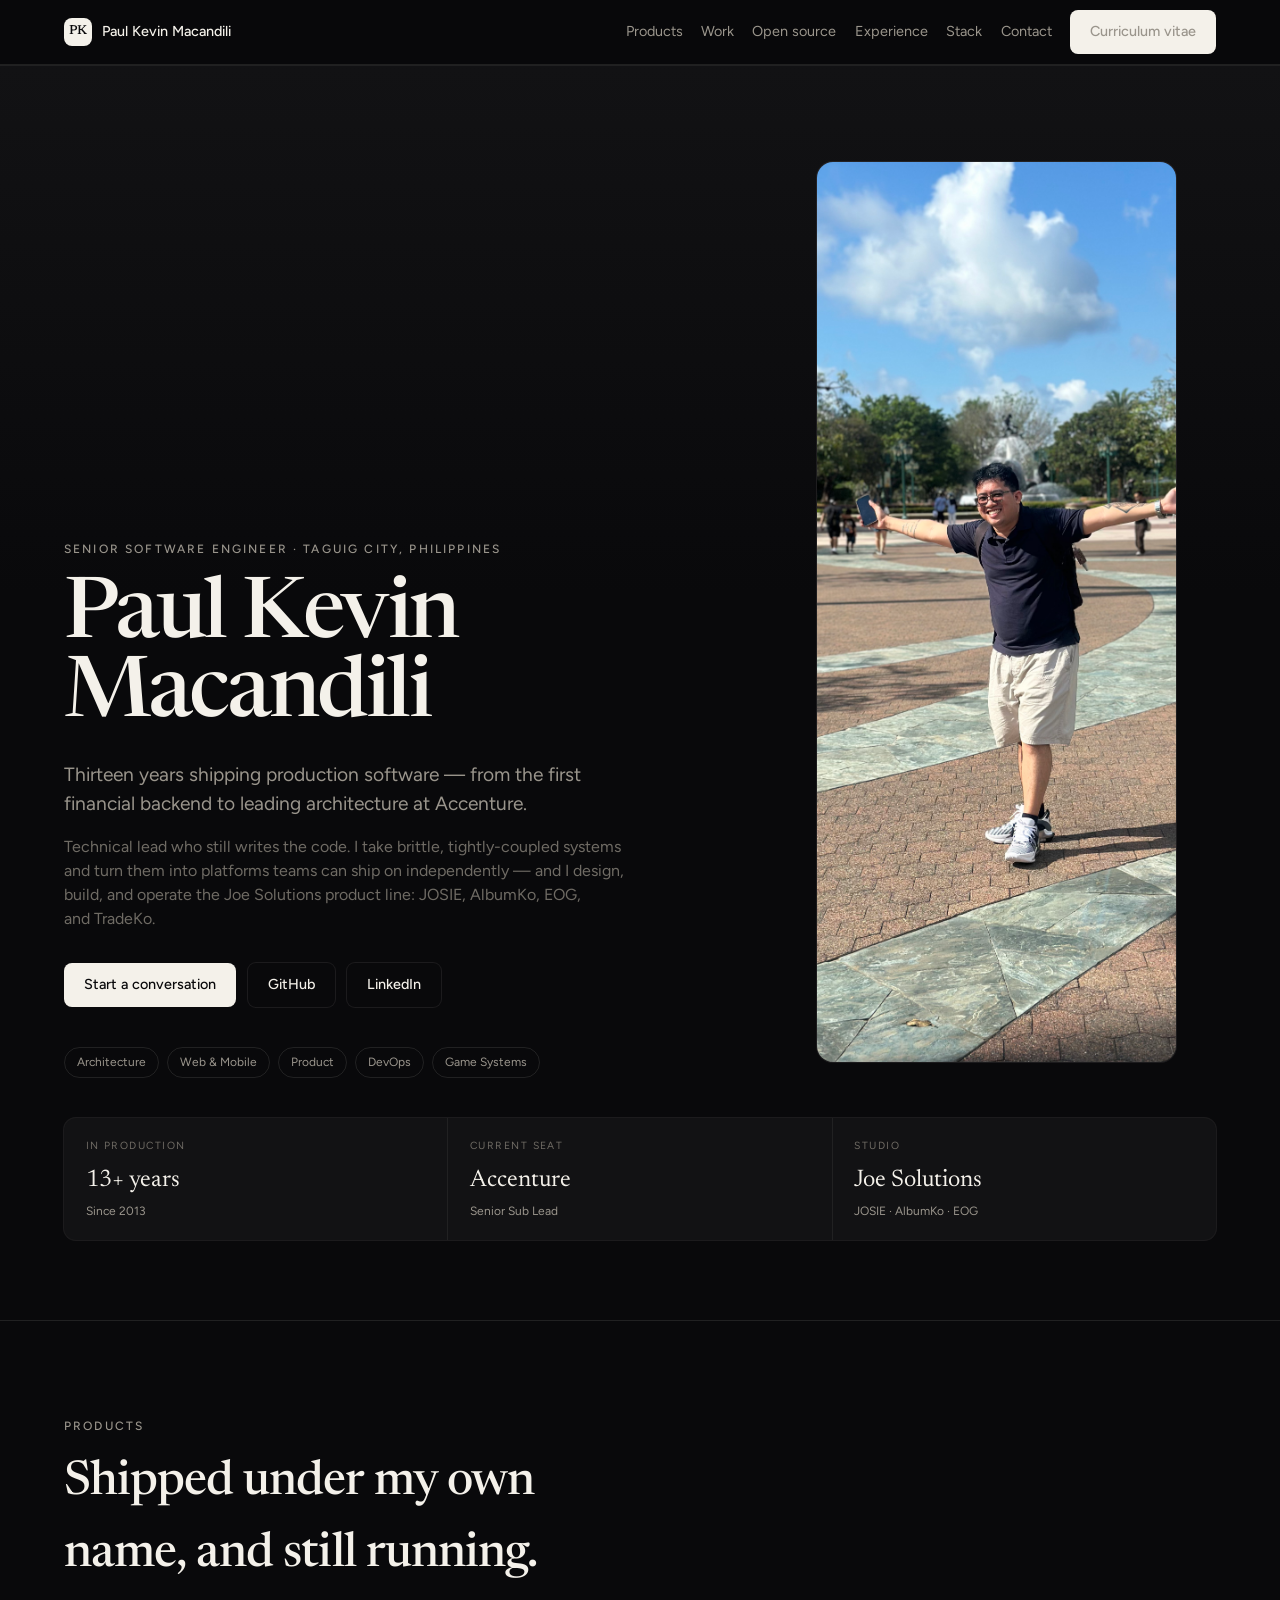
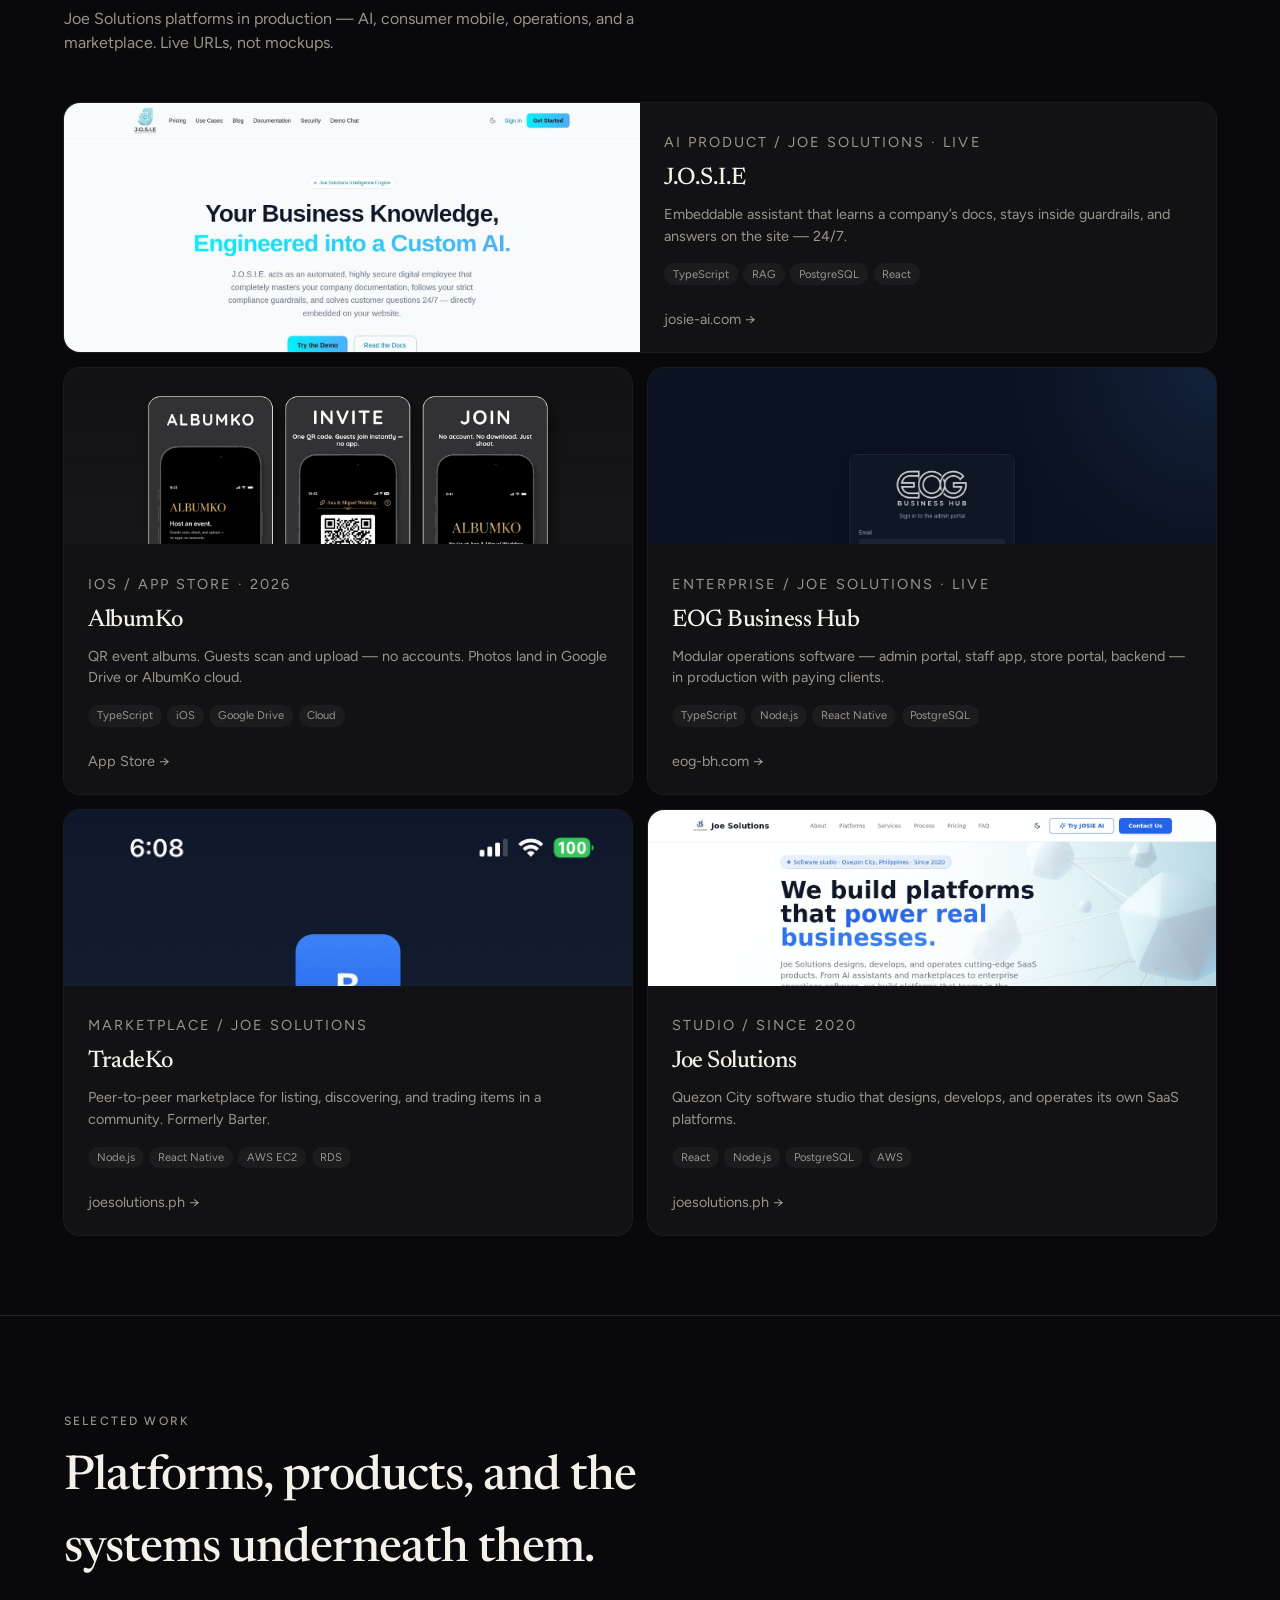
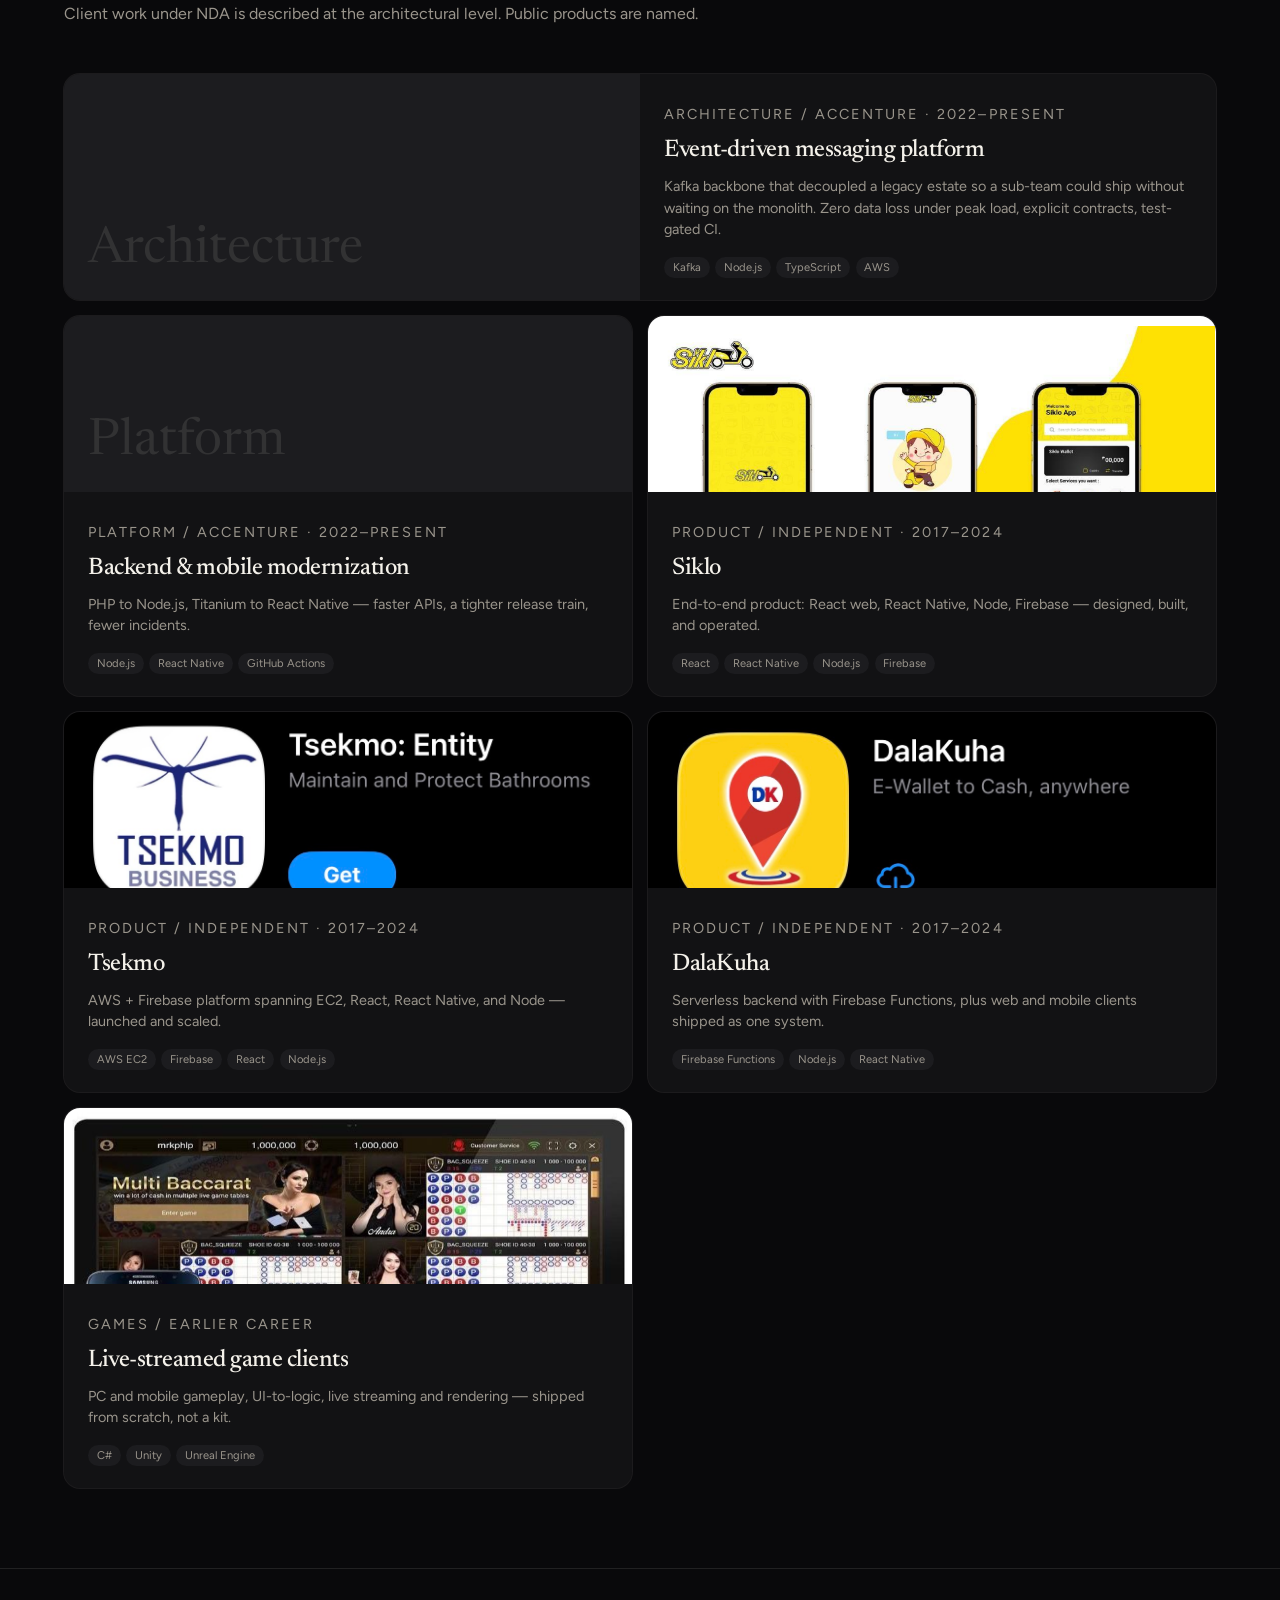
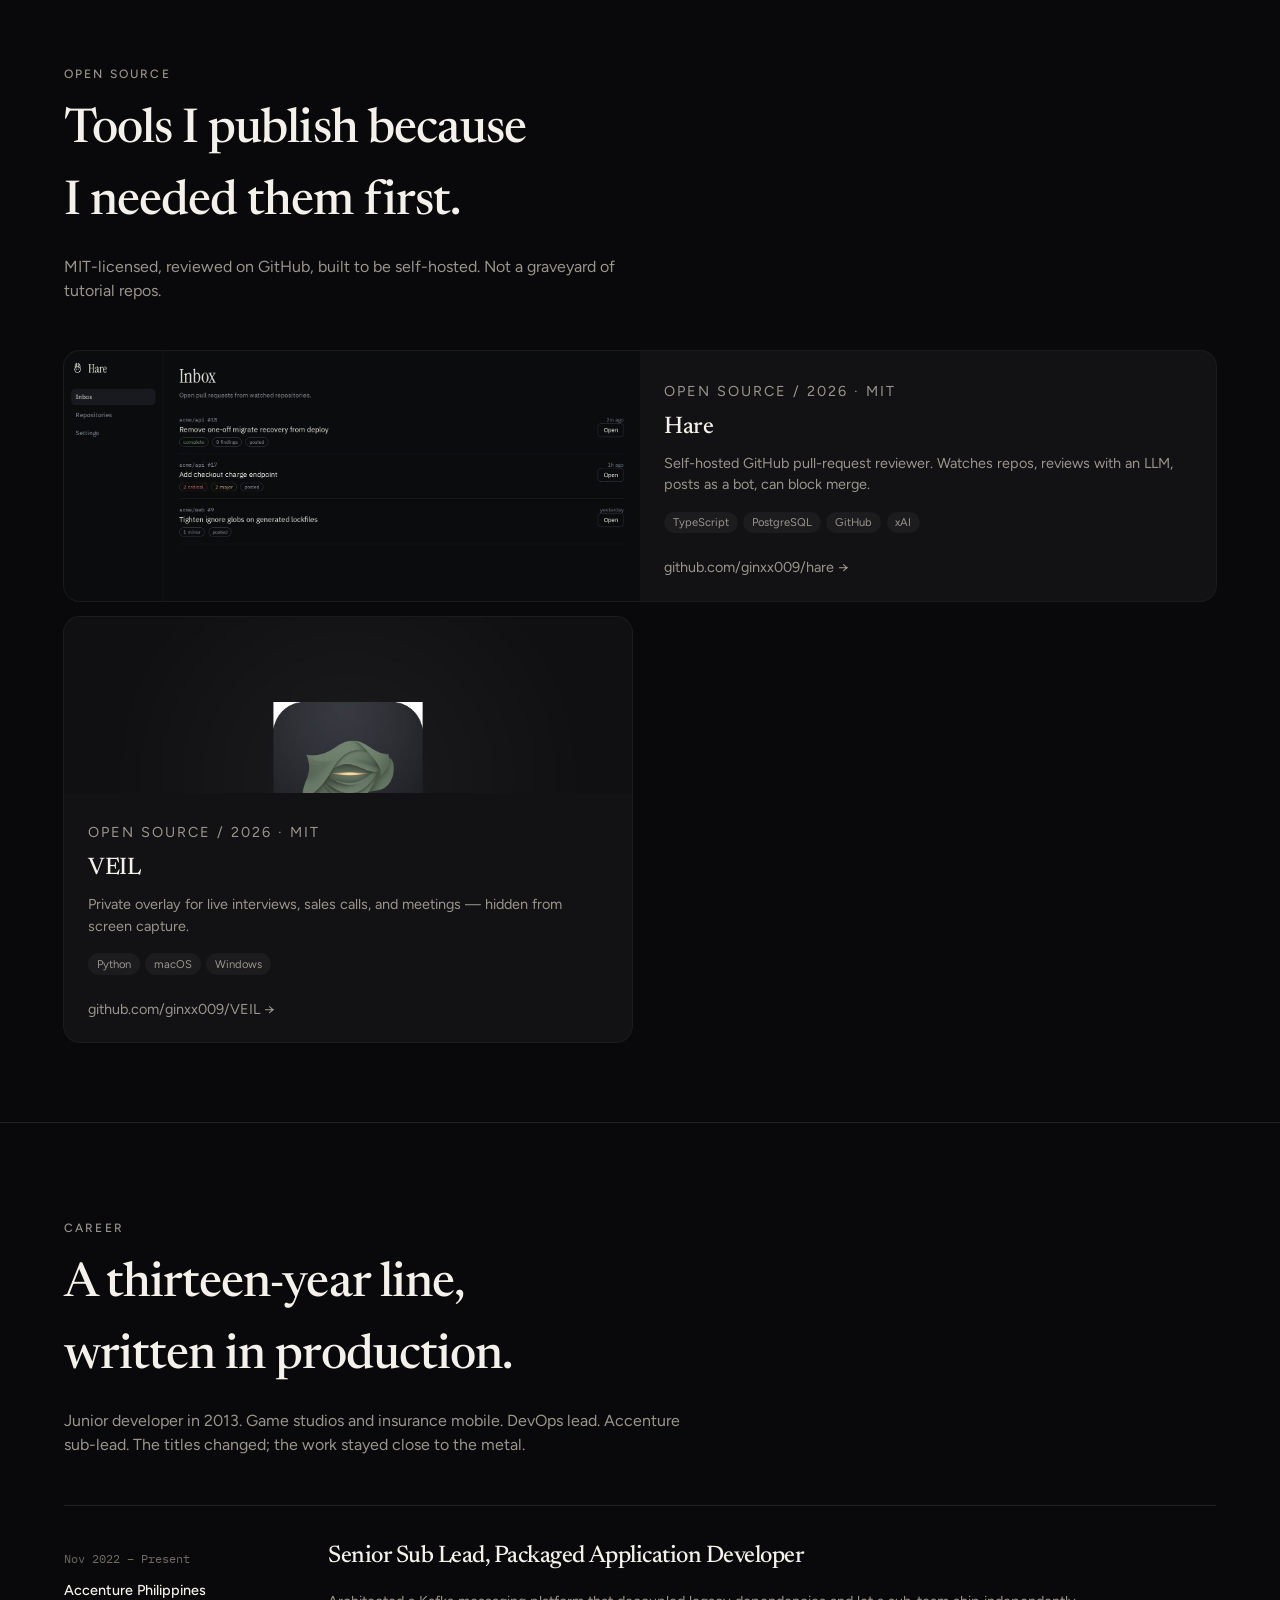
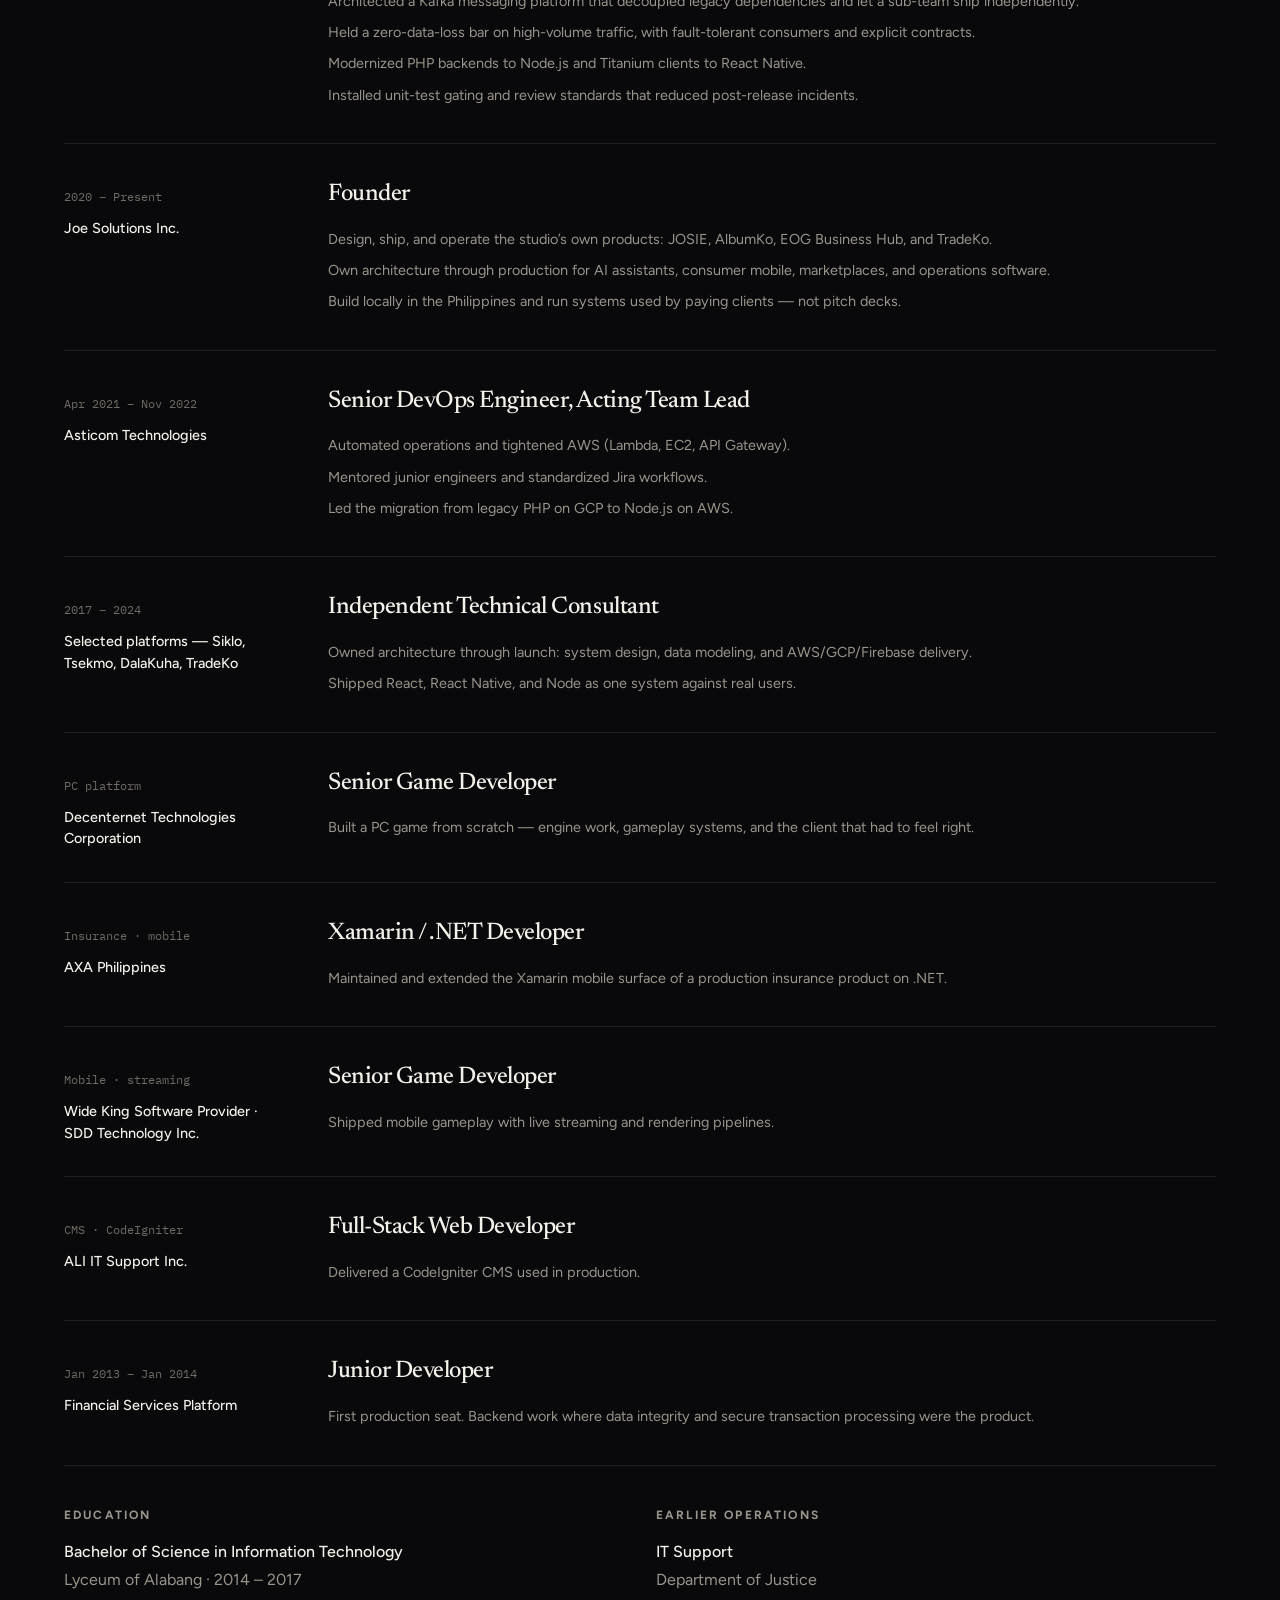
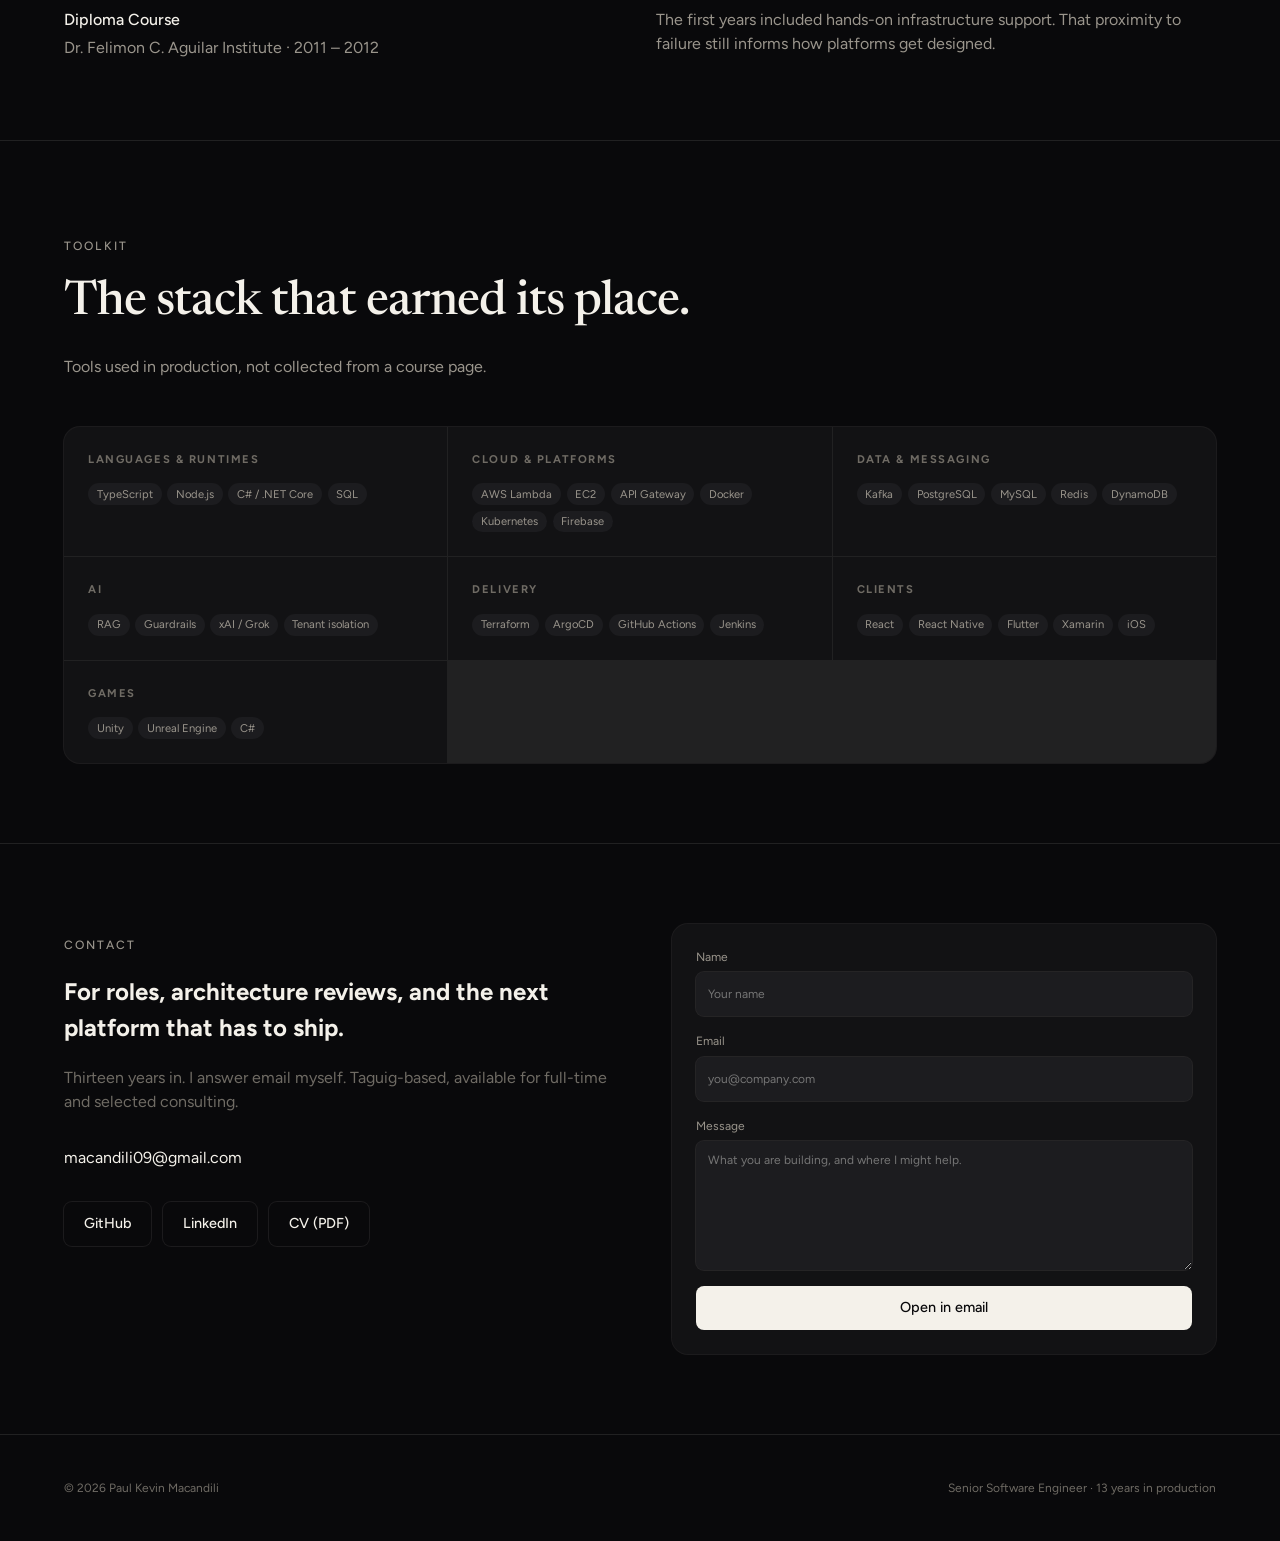
==== index.html @ 27e62ca8 "Add products, open source, and TradeKo to the portfolio. JOSIE, AlbumKo (App Store screenshots), EOG" ====
<!DOCTYPE html>
<html lang="en">
<head>
  <meta charset="utf-8" />
  <meta name="viewport" content="width=device-width, initial-scale=1" />
  <title>Paul Kevin Macandili — Senior Software Engineer</title>
  <meta name="description" content="Senior Software Engineer with 13 years in production — architecture, web, mobile, DevOps, and game systems. Taguig, Philippines." />
  <meta name="theme-color" content="#09090b" />
  <meta name="author" content="Paul Kevin Macandili" />
  <link rel="icon" type="image/svg+xml" href="favicon.svg" />
  <link rel="preconnect" href="https://fonts.googleapis.com" />
  <link rel="preconnect" href="https://fonts.gstatic.com" crossorigin />
  <link href="https://fonts.googleapis.com/css2?family=Figtree:ital,wght@0,400;0,500;0,600;0,700;1,400&family=IBM+Plex+Mono:wght@400;500&family=Newsreader:ital,opsz,wght@0,6..72,400;0,6..72,500;0,6..72,600;1,6..72,400&display=swap" rel="stylesheet" />
  <link rel="stylesheet" href="css/pkm.css" />
</head>
<body>
  <a class="skip" href="#main">Skip to content</a>
  <header class="nav">
    <div class="wrap nav-inner">
      <a class="brand" href="#top"><span class="mark">PK</span><span>Paul Kevin Macandili</span></a>
      <nav class="nav-links" aria-label="Primary">
        <a href="#products">Products</a>
        <a href="#work">Work</a>
        <a href="#open-source">Open source</a>
        <a href="#experience">Experience</a>
        <a href="#stack">Stack</a>
        <a href="#contact">Contact</a>
        <a class="btn btn-primary" href="file/Paul_Kevin_Macandili_CV_2025.pdf" download>Curriculum vitae</a>
      </nav>
      <button class="menu-btn" type="button" aria-label="Open menu" data-menu>☰</button>
    </div>
    <div class="wrap mobile-nav" id="mobile-nav" hidden>
      <a href="#products">Products</a>
      <a href="#work">Work</a>
      <a href="#open-source">Open source</a>
      <a href="#experience">Experience</a>
      <a href="#stack">Stack</a>
      <a href="#contact">Contact</a>
      <a href="file/Paul_Kevin_Macandili_CV_2025.pdf" download>Curriculum vitae</a>
    </div>
  </header>

  <main id="main">
    <section class="hero" id="top">
      <div class="wrap">
        <div class="hero-grid">
          <div>
            <p class="eyebrow">Senior Software Engineer · Taguig City, Philippines</p>
            <h1>Paul Kevin Macandili</h1>
            <p class="lede">Thirteen years shipping production software — from the first financial backend to leading architecture at Accenture.</p>
            <p class="body">Technical lead who still writes the code. I take brittle, tightly-coupled systems and turn them into platforms teams can ship on independently — and I design, build, and operate the Joe Solutions product line: JOSIE, AlbumKo, EOG, and TradeKo.</p>
            <div class="actions">
              <a class="btn btn-primary" href="#contact">Start a conversation</a>
              <a class="btn btn-ghost" href="https://github.com/ginxx009" target="_blank" rel="noreferrer">GitHub</a>
              <a class="btn btn-ghost" href="https://linkedin.com/in/paulkevinm1995" target="_blank" rel="noreferrer">LinkedIn</a>
            </div>
            <ul class="chips">
              <li>Architecture</li>
              <li>Web & Mobile</li>
              <li>Product</li>
              <li>DevOps</li>
              <li>Game Systems</li>
            </ul>
          </div>
          <figure class="photo">
            <img src="images/profile.jpg" alt="Paul Kevin Macandili, Senior Software Engineer" width="675" height="900" />
          </figure>
        </div>
        <dl class="metrics">
          <div>
            <dt>In production</dt>
            <dd>13+ years</dd>
            <dd class="note">Since 2013</dd>
          </div>
          <div>
            <dt>Current seat</dt>
            <dd>Accenture</dd>
            <dd class="note">Senior Sub Lead</dd>
          </div>
          <div>
            <dt>Studio</dt>
            <dd>Joe Solutions</dd>
            <dd class="note">JOSIE · AlbumKo · EOG</dd>
          </div>
        </dl>
      </div>
    </section>

    <section id="products">
      <div class="wrap">
        <header class="sec-h">
          <p class="eyebrow">Products</p>
          <h2>Shipped under my own name, and still running.</h2>
          <p>Joe Solutions platforms in production — AI, consumer mobile, operations, and a marketplace. Live URLs, not mockups.</p>
        </header>
        <ul class="work">
          <li>
            <article class="card">
              <div class="visual" style="padding:0;min-height:14rem"><img src="images/josie.jpg" alt="" /></div>
              <div class="card-body">
                <div>
                  <p class="kicker">AI product / Joe Solutions · live</p>
                  <h3>J.O.S.I.E</h3>
                  <p>Embeddable assistant that learns a company’s docs, stays inside guardrails, and answers on the site — 24/7.</p>
                </div>
                <ul class="tags"><li>TypeScript</li><li>RAG</li><li>PostgreSQL</li><li>React</li></ul>
                <p><a href="https://josie-ai.com" target="_blank" rel="noreferrer">josie-ai.com →</a></p>
              </div>
            </article>
          </li>
          <li>
            <article class="card">
              <div class="visual" style="padding:0;min-height:11rem"><img src="images/albumko.jpg" alt="AlbumKo App Store screenshots" /></div>
              <div class="card-body">
                <div>
                  <p class="kicker">iOS / App Store · 2026</p>
                  <h3>AlbumKo</h3>
                  <p>QR event albums. Guests scan and upload — no accounts. Photos land in Google Drive or AlbumKo cloud.</p>
                </div>
                <ul class="tags"><li>TypeScript</li><li>iOS</li><li>Google Drive</li><li>Cloud</li></ul>
                <p><a href="https://apps.apple.com/us/app/albumko/id6804760243" target="_blank" rel="noreferrer">App Store →</a></p>
              </div>
            </article>
          </li>
          <li>
            <article class="card">
              <div class="visual" style="padding:0;min-height:11rem"><img src="images/eog.jpg" alt="" /></div>
              <div class="card-body">
                <div>
                  <p class="kicker">Enterprise / Joe Solutions · live</p>
                  <h3>EOG Business Hub</h3>
                  <p>Modular operations software — admin portal, staff app, store portal, backend — in production with paying clients.</p>
                </div>
                <ul class="tags"><li>TypeScript</li><li>Node.js</li><li>React Native</li><li>PostgreSQL</li></ul>
                <p><a href="https://eog-bh.com" target="_blank" rel="noreferrer">eog-bh.com →</a></p>
              </div>
            </article>
          </li>
          <li>
            <article class="card">
              <div class="visual" style="padding:0;min-height:11rem"><img src="images/tradeko.jpg" alt="" /></div>
              <div class="card-body">
                <div>
                  <p class="kicker">Marketplace / Joe Solutions</p>
                  <h3>TradeKo</h3>
                  <p>Peer-to-peer marketplace for listing, discovering, and trading items in a community. Formerly Barter.</p>
                </div>
                <ul class="tags"><li>Node.js</li><li>React Native</li><li>AWS EC2</li><li>RDS</li></ul>
                <p><a href="https://joesolutions.ph" target="_blank" rel="noreferrer">joesolutions.ph →</a></p>
              </div>
            </article>
          </li>
          <li>
            <article class="card">
              <div class="visual" style="padding:0;min-height:11rem"><img src="images/joesolutions.jpg" alt="" /></div>
              <div class="card-body">
                <div>
                  <p class="kicker">Studio / since 2020</p>
                  <h3>Joe Solutions</h3>
                  <p>Quezon City software studio that designs, develops, and operates its own SaaS platforms.</p>
                </div>
                <ul class="tags"><li>React</li><li>Node.js</li><li>PostgreSQL</li><li>AWS</li></ul>
                <p><a href="https://joesolutions.ph" target="_blank" rel="noreferrer">joesolutions.ph →</a></p>
              </div>
            </article>
          </li>
        </ul>
      </div>
    </section>

    <section id="work">
      <div class="wrap">
        <header class="sec-h">
          <p class="eyebrow">Selected work</p>
          <h2>Platforms, products, and the systems underneath them.</h2>
          <p>Client work under NDA is described at the architectural level. Public products are named.</p>
        </header>
        <ul class="work">
          <li>
            <article class="card">
              <div class="visual"><span class="kind">Architecture</span></div>
              <div class="card-body">
                <div>
                  <p class="kicker">Architecture / Accenture · 2022–present</p>
                  <h3>Event-driven messaging platform</h3>
                  <p>Kafka backbone that decoupled a legacy estate so a sub-team could ship without waiting on the monolith. Zero data loss under peak load, explicit contracts, test-gated CI.</p>
                </div>
                <ul class="tags"><li>Kafka</li><li>Node.js</li><li>TypeScript</li><li>AWS</li></ul>
              </div>
            </article>
          </li>
          <li>
            <article class="card">
              <div class="visual"><span class="kind">Platform</span></div>
              <div class="card-body">
                <div>
                  <p class="kicker">Platform / Accenture · 2022–present</p>
                  <h3>Backend & mobile modernization</h3>
                  <p>PHP to Node.js, Titanium to React Native — faster APIs, a tighter release train, fewer incidents.</p>
                </div>
                <ul class="tags"><li>Node.js</li><li>React Native</li><li>GitHub Actions</li></ul>
              </div>
            </article>
          </li>
          <li>
            <article class="card">
              <div class="visual" style="padding:0;min-height:11rem"><img src="file/Projects/Siklo/img1.png" alt="" /></div>
              <div class="card-body">
                <div>
                  <p class="kicker">Product / Independent · 2017–2024</p>
                  <h3>Siklo</h3>
                  <p>End-to-end product: React web, React Native, Node, Firebase — designed, built, and operated.</p>
                </div>
                <ul class="tags"><li>React</li><li>React Native</li><li>Node.js</li><li>Firebase</li></ul>
              </div>
            </article>
          </li>
          <li>
            <article class="card">
              <div class="visual" style="padding:0;min-height:11rem"><img src="file/Projects/Tsekmo/img1.jpg" alt="" /></div>
              <div class="card-body">
                <div>
                  <p class="kicker">Product / Independent · 2017–2024</p>
                  <h3>Tsekmo</h3>
                  <p>AWS + Firebase platform spanning EC2, React, React Native, and Node — launched and scaled.</p>
                </div>
                <ul class="tags"><li>AWS EC2</li><li>Firebase</li><li>React</li><li>Node.js</li></ul>
              </div>
            </article>
          </li>
          <li>
            <article class="card">
              <div class="visual" style="padding:0;min-height:11rem"><img src="file/Projects/DalaKuha/img1.jpg" alt="" /></div>
              <div class="card-body">
                <div>
                  <p class="kicker">Product / Independent · 2017–2024</p>
                  <h3>DalaKuha</h3>
                  <p>Serverless backend with Firebase Functions, plus web and mobile clients shipped as one system.</p>
                </div>
                <ul class="tags"><li>Firebase Functions</li><li>Node.js</li><li>React Native</li></ul>
              </div>
            </article>
          </li>
          <li>
            <article class="card">
              <div class="visual" style="padding:0;min-height:11rem"><img src="file/Projects/Games/img1.png" alt="" /></div>
              <div class="card-body">
                <div>
                  <p class="kicker">Games / earlier career</p>
                  <h3>Live-streamed game clients</h3>
                  <p>PC and mobile gameplay, UI-to-logic, live streaming and rendering — shipped from scratch, not a kit.</p>
                </div>
                <ul class="tags"><li>C#</li><li>Unity</li><li>Unreal Engine</li></ul>
              </div>
            </article>
          </li>
        </ul>
      </div>
    </section>

    <section id="open-source">
      <div class="wrap">
        <header class="sec-h">
          <p class="eyebrow">Open source</p>
          <h2>Tools I publish because I needed them first.</h2>
          <p>MIT-licensed, reviewed on GitHub, built to be self-hosted. Not a graveyard of tutorial repos.</p>
        </header>
        <ul class="work">
          <li>
            <article class="card">
              <div class="visual" style="padding:0;min-height:14rem"><img src="images/hare.jpg" alt="Hare inbox of watched pull requests" /></div>
              <div class="card-body">
                <div>
                  <p class="kicker">Open source / 2026 · MIT</p>
                  <h3>Hare</h3>
                  <p>Self-hosted GitHub pull-request reviewer. Watches repos, reviews with an LLM, posts as a bot, can block merge.</p>
                </div>
                <ul class="tags"><li>TypeScript</li><li>PostgreSQL</li><li>GitHub</li><li>xAI</li></ul>
                <p><a href="https://github.com/ginxx009/hare" target="_blank" rel="noreferrer">github.com/ginxx009/hare →</a></p>
              </div>
            </article>
          </li>
          <li>
            <article class="card">
              <div class="visual" style="padding:0;min-height:11rem"><img src="images/veil.jpg" alt="VEIL icon" /></div>
              <div class="card-body">
                <div>
                  <p class="kicker">Open source / 2026 · MIT</p>
                  <h3>VEIL</h3>
                  <p>Private overlay for live interviews, sales calls, and meetings — hidden from screen capture.</p>
                </div>
                <ul class="tags"><li>Python</li><li>macOS</li><li>Windows</li></ul>
                <p><a href="https://github.com/ginxx009/VEIL" target="_blank" rel="noreferrer">github.com/ginxx009/VEIL →</a></p>
              </div>
            </article>
          </li>
        </ul>
      </div>
    </section>

    <section id="experience">
      <div class="wrap">
        <header class="sec-h">
          <p class="eyebrow">Career</p>
          <h2>A thirteen-year line, written in production.</h2>
          <p>Junior developer in 2013. Game studios and insurance mobile. DevOps lead. Accenture sub-lead. The titles changed; the work stayed close to the metal.</p>
        </header>
        <ol class="timeline">
          <li>
            <div>
              <p class="when">Nov 2022 – Present</p>
              <p class="co">Accenture Philippines</p>
            </div>
            <div>
              <h3>Senior Sub Lead, Packaged Application Developer</h3>
              <ul>
                <li>Architected a Kafka messaging platform that decoupled legacy dependencies and let a sub-team ship independently.</li>
                <li>Held a zero-data-loss bar on high-volume traffic, with fault-tolerant consumers and explicit contracts.</li>
                <li>Modernized PHP backends to Node.js and Titanium clients to React Native.</li>
                <li>Installed unit-test gating and review standards that reduced post-release incidents.</li>
              </ul>
            </div>
          </li>
          <li>
            <div>
              <p class="when">2020 – Present</p>
              <p class="co">Joe Solutions Inc.</p>
            </div>
            <div>
              <h3>Founder</h3>
              <ul>
                <li>Design, ship, and operate the studio’s own products: JOSIE, AlbumKo, EOG Business Hub, and TradeKo.</li>
                <li>Own architecture through production for AI assistants, consumer mobile, marketplaces, and operations software.</li>
                <li>Build locally in the Philippines and run systems used by paying clients — not pitch decks.</li>
              </ul>
            </div>
          </li>
          <li>
            <div>
              <p class="when">Apr 2021 – Nov 2022</p>
              <p class="co">Asticom Technologies</p>
            </div>
            <div>
              <h3>Senior DevOps Engineer, Acting Team Lead</h3>
              <ul>
                <li>Automated operations and tightened AWS (Lambda, EC2, API Gateway).</li>
                <li>Mentored junior engineers and standardized Jira workflows.</li>
                <li>Led the migration from legacy PHP on GCP to Node.js on AWS.</li>
              </ul>
            </div>
          </li>
          <li>
            <div>
              <p class="when">2017 – 2024</p>
              <p class="co">Selected platforms — Siklo, Tsekmo, DalaKuha, TradeKo</p>
            </div>
            <div>
              <h3>Independent Technical Consultant</h3>
              <ul>
                <li>Owned architecture through launch: system design, data modeling, and AWS/GCP/Firebase delivery.</li>
                <li>Shipped React, React Native, and Node as one system against real users.</li>
              </ul>
            </div>
          </li>
          <li>
            <div>
              <p class="when">PC platform</p>
              <p class="co">Decenternet Technologies Corporation</p>
            </div>
            <div>
              <h3>Senior Game Developer</h3>
              <ul>
                <li>Built a PC game from scratch — engine work, gameplay systems, and the client that had to feel right.</li>
              </ul>
            </div>
          </li>
          <li>
            <div>
              <p class="when">Insurance · mobile</p>
              <p class="co">AXA Philippines</p>
            </div>
            <div>
              <h3>Xamarin / .NET Developer</h3>
              <ul>
                <li>Maintained and extended the Xamarin mobile surface of a production insurance product on .NET.</li>
              </ul>
            </div>
          </li>
          <li>
            <div>
              <p class="when">Mobile · streaming</p>
              <p class="co">Wide King Software Provider · SDD Technology Inc.</p>
            </div>
            <div>
              <h3>Senior Game Developer</h3>
              <ul>
                <li>Shipped mobile gameplay with live streaming and rendering pipelines.</li>
              </ul>
            </div>
          </li>
          <li>
            <div>
              <p class="when">CMS · CodeIgniter</p>
              <p class="co">ALI IT Support Inc.</p>
            </div>
            <div>
              <h3>Full-Stack Web Developer</h3>
              <ul>
                <li>Delivered a CodeIgniter CMS used in production.</li>
              </ul>
            </div>
          </li>
          <li>
            <div>
              <p class="when">Jan 2013 – Jan 2014</p>
              <p class="co">Financial Services Platform</p>
            </div>
            <div>
              <h3>Junior Developer</h3>
              <ul>
                <li>First production seat. Backend work where data integrity and secure transaction processing were the product.</li>
              </ul>
            </div>
          </li>
        </ol>
        <div class="split">
          <div>
            <h3>Education</h3>
            <p style="margin:1rem 0 0;font-weight:500">Bachelor of Science in Information Technology</p>
            <p style="color:var(--muted);margin:0.25rem 0 0">Lyceum of Alabang · 2014 – 2017</p>
            <p style="margin:1rem 0 0;font-weight:500">Diploma Course</p>
            <p style="color:var(--muted);margin:0.25rem 0 0">Dr. Felimon C. Aguilar Institute · 2011 – 2012</p>
          </div>
          <div>
            <h3>Earlier operations</h3>
            <p style="margin:1rem 0 0;font-weight:500">IT Support</p>
            <p style="color:var(--muted);margin:0.25rem 0 0">Department of Justice</p>
            <p style="color:var(--muted);margin:1rem 0 0">The first years included hands-on infrastructure support. That proximity to failure still informs how platforms get designed.</p>
          </div>
        </div>
      </div>
    </section>

    <section id="stack">
      <div class="wrap">
        <header class="sec-h">
          <p class="eyebrow">Toolkit</p>
          <h2>The stack that earned its place.</h2>
          <p>Tools used in production, not collected from a course page.</p>
        </header>
        <div class="stack">
          <article><h3>Languages & runtimes</h3><ul class="tags"><li>TypeScript</li><li>Node.js</li><li>C# / .NET Core</li><li>SQL</li></ul></article>
          <article><h3>Cloud & platforms</h3><ul class="tags"><li>AWS Lambda</li><li>EC2</li><li>API Gateway</li><li>Docker</li><li>Kubernetes</li><li>Firebase</li></ul></article>
          <article><h3>Data & messaging</h3><ul class="tags"><li>Kafka</li><li>PostgreSQL</li><li>MySQL</li><li>Redis</li><li>DynamoDB</li></ul></article>
          <article><h3>AI</h3><ul class="tags"><li>RAG</li><li>Guardrails</li><li>xAI / Grok</li><li>Tenant isolation</li></ul></article>
          <article><h3>Delivery</h3><ul class="tags"><li>Terraform</li><li>ArgoCD</li><li>GitHub Actions</li><li>Jenkins</li></ul></article>
          <article><h3>Clients</h3><ul class="tags"><li>React</li><li>React Native</li><li>Flutter</li><li>Xamarin</li><li>iOS</li></ul></article>
          <article><h3>Games</h3><ul class="tags"><li>Unity</li><li>Unreal Engine</li><li>C#</li></ul></article>
        </div>
      </div>
    </section>

    <section id="contact">
      <div class="wrap contact">
        <div>
          <p class="eyebrow">Contact</p>
          <h2>For roles, architecture reviews, and the next platform that has to ship.</h2>
          <p class="body">Thirteen years in. I answer email myself. Taguig-based, available for full-time and selected consulting.</p>
          <p style="margin-top:2rem"><a href="mailto:macandili09@gmail.com">macandili09@gmail.com</a></p>
          <div class="actions">
            <a class="btn btn-ghost" href="https://github.com/ginxx009" target="_blank" rel="noreferrer">GitHub</a>
            <a class="btn btn-ghost" href="https://linkedin.com/in/paulkevinm1995" target="_blank" rel="noreferrer">LinkedIn</a>
            <a class="btn btn-ghost" href="file/Paul_Kevin_Macandili_CV_2025.pdf" download>CV (PDF)</a>
          </div>
        </div>
        <form id="contact-form">
          <label>Name <input required name="name" autocomplete="name" placeholder="Your name" /></label>
          <label>Email <input required type="email" name="email" autocomplete="email" placeholder="you@company.com" /></label>
          <label>Message <textarea required name="message" rows="6" placeholder="What you are building, and where I might help."></textarea></label>
          <button class="btn btn-primary" type="submit">Open in email</button>
        </form>
      </div>
    </section>
  </main>

  <footer>
    <div class="wrap foot">
      <p>© 2026 Paul Kevin Macandili</p>
      <p>Senior Software Engineer · 13 years in production</p>
    </div>
  </footer>

  <script>
    document.querySelector('[data-menu]').addEventListener('click', function () {
      var nav = document.getElementById('mobile-nav');
      var open = nav.hasAttribute('hidden');
      if (open) { nav.removeAttribute('hidden'); nav.setAttribute('open', ''); }
      else { nav.setAttribute('hidden', ''); nav.removeAttribute('open'); }
    });
    document.getElementById('contact-form').addEventListener('submit', function (e) {
      e.preventDefault();
      var d = new FormData(e.target);
      var name = String(d.get('name') || '').trim();
      var email = String(d.get('email') || '').trim();
      var message = String(d.get('message') || '').trim();
      var subject = encodeURIComponent(name ? 'Introduction from ' + name : 'Introduction — portfolio');
      var body = encodeURIComponent(message + '\n\n— ' + name + (email ? ' · ' + email : ''));
      window.location.href = 'mailto:macandili09@gmail.com?subject=' + subject + '&body=' + body;
    });
  </script>
</body>
</html>
---- css/pkm.css ----
:root {
  --bg: #09090b;
  --surface: #121214;
  --elevated: #1c1c1f;
  --fg: #f4f1ea;
  --muted: #9a958c;
  --subtle: #6f6b64;
  --border: rgba(244, 241, 234, 0.1);
  --shadow: 0 0 0 1px rgba(244, 241, 234, 0.08);
  --shadow-hover: 0 0 0 1px rgba(244, 241, 234, 0.16);
  --font-sans: "Figtree", ui-sans-serif, system-ui, sans-serif;
  --font-display: "Newsreader", "Times New Roman", serif;
  --font-mono: "IBM Plex Mono", ui-monospace, Menlo, Consolas, monospace;
  --ease: cubic-bezier(0.23, 1, 0.32, 1);
}
*, *::before, *::after { box-sizing: border-box; }
html { scroll-behavior: smooth; -webkit-font-smoothing: antialiased; }
html, body { margin: 0; background: var(--bg); color: var(--fg); font-family: var(--font-sans); line-height: 1.5; }
img { max-width: 100%; display: block; }
a { color: inherit; text-decoration: none; }
button, [role="button"] { cursor: pointer; font: inherit; }
.skip { position: absolute; left: -999px; }
.skip:focus { left: 1rem; top: 1rem; z-index: 80; background: var(--fg); color: var(--bg); padding: 0.5rem 0.75rem; border-radius: 8px; }
.wrap { width: min(72rem, calc(100% - 2rem)); margin-inline: auto; }
.nav { position: sticky; top: 0; z-index: 40; border-bottom: 1px solid var(--border); background: color-mix(in oklab, var(--bg) 90%, transparent); backdrop-filter: blur(12px); }
.nav-inner { display: flex; align-items: center; justify-content: space-between; height: 4rem; }
.brand { display: flex; align-items: center; gap: 0.65rem; font-weight: 500; font-size: 0.9rem; }
.mark { width: 1.75rem; height: 1.75rem; display: grid; place-items: center; background: var(--fg); color: var(--bg); border-radius: 8px; font-family: var(--font-display); font-size: 0.8rem; }
.nav-links { display: flex; align-items: center; gap: 1.15rem; }
.nav-links a { color: var(--muted); font-size: 0.9rem; }
.nav-links a:hover { color: var(--fg); }
.btn { display: inline-flex; align-items: center; justify-content: center; gap: 0.5rem; height: 2.75rem; padding: 0 1.25rem; border-radius: 8px; border: 0; font-size: 0.9rem; font-weight: 500; }
.btn-primary { background: var(--fg); color: var(--bg); }
.btn-ghost { background: transparent; color: var(--fg); box-shadow: var(--shadow); }
.btn-ghost:hover { box-shadow: var(--shadow-hover); }
.menu-btn { display: none; width: 2.75rem; height: 2.75rem; background: transparent; color: var(--fg); box-shadow: var(--shadow); border-radius: 8px; border: 0; }
.hero { position: relative; padding: 5rem 0 4rem; }
.hero::before { content: ""; position: absolute; inset: 0; background: linear-gradient(180deg, var(--surface) 0%, var(--bg) 42%); pointer-events: none; }
.hero-grid { position: relative; display: grid; gap: 2.5rem; grid-template-columns: minmax(0, 1.15fr) minmax(18rem, 0.75fr); align-items: end; }
.eyebrow { font-size: 0.75rem; font-weight: 500; letter-spacing: 0.18em; text-transform: uppercase; color: var(--muted); }
h1 { font-family: var(--font-display); font-weight: 500; font-size: clamp(2.5rem, 7.5vw, 5.25rem); line-height: 0.95; letter-spacing: -0.03em; margin: 1.25rem 0 0; text-wrap: balance; }
.lede { max-width: 36rem; font-size: 1.2rem; color: var(--muted); margin: 1.5rem 0 0; text-wrap: pretty; }
.body { max-width: 36rem; color: var(--subtle); margin: 1rem 0 0; text-wrap: pretty; }
.actions { display: flex; flex-wrap: wrap; gap: 0.75rem; margin-top: 2rem; }
.chips { display: flex; flex-wrap: wrap; gap: 0.5rem; margin: 2.5rem 0 0; padding: 0; list-style: none; }
.chips li { border: 1px solid var(--border); border-radius: 999px; padding: 0.35rem 0.75rem; font-size: 0.75rem; color: var(--muted); }
.photo { overflow: hidden; border-radius: 16px; box-shadow: var(--shadow); background: var(--elevated); }
.photo img { width: 100%; aspect-ratio: 4/5; object-fit: cover; object-position: center 18%; }
.metrics { position: relative; margin-top: 2.5rem; display: grid; grid-template-columns: repeat(3, 1fr); gap: 1px; background: var(--border); border-radius: 12px; overflow: hidden; box-shadow: var(--shadow); }
.metrics div { background: var(--surface); padding: 1.25rem 1.35rem; }
.metrics dt { font-size: 0.65rem; letter-spacing: 0.14em; text-transform: uppercase; color: var(--subtle); }
.metrics dd { margin: 0.5rem 0 0; font-family: var(--font-display); font-size: 1.5rem; }
.metrics .note { margin-top: 0.25rem; font-size: 0.75rem; color: var(--muted); font-family: var(--font-sans); }
section { border-top: 1px solid var(--border); padding: 5rem 0; }
.sec-h { max-width: 40rem; }
.sec-h h2 { font-family: var(--font-display); font-weight: 500; font-size: clamp(2rem, 4vw, 3rem); letter-spacing: -0.02em; margin: 0.75rem 0 0; text-wrap: balance; }
.sec-h p { color: var(--muted); margin: 1rem 0 0; text-wrap: pretty; }
.work { display: grid; grid-template-columns: 1fr 1fr; gap: 1rem; margin: 3rem 0 0; padding: 0; list-style: none; }
.work li:first-child { grid-column: 1 / -1; }
.card { display: flex; flex-direction: column; overflow: hidden; background: var(--surface); border-radius: 16px; box-shadow: var(--shadow); color: inherit; text-align: left; border: 0; width: 100%; min-width: 0; }
.work li:first-child .card { display: grid; grid-template-columns: 1fr 1fr; }
.visual { min-height: 11rem; background: var(--elevated); overflow: hidden; position: relative; display: flex; flex-direction: column; justify-content: flex-end; padding: 1.5rem; }
.visual img { position: absolute; inset: 0; width: 100%; height: 100%; object-fit: cover; object-position: top; padding: 0; }
.kind { font-family: var(--font-display); font-size: clamp(1.75rem, 4vw, 3.5rem); color: color-mix(in oklab, var(--fg) 10%, transparent); line-height: 1; }
.card-body { padding: 1.35rem 1.5rem; display: flex; flex-direction: column; justify-content: space-between; gap: 1rem; min-width: 0; }
.kicker { font-size: 0.7rem; letter-spacing: 0.14em; text-transform: uppercase; color: var(--subtle); }
.card h3 { font-family: var(--font-display); font-size: 1.5rem; font-weight: 500; margin: 0.4rem 0 0; letter-spacing: -0.02em; }
.card p { margin: 0.5rem 0 0; color: var(--muted); font-size: 0.9rem; }
.tags { display: flex; flex-wrap: wrap; gap: 0.35rem; padding: 0; list-style: none; margin: 0; }
.tags li { background: var(--elevated); border-radius: 999px; padding: 0.15rem 0.55rem; font-size: 0.7rem; color: var(--muted); }
.timeline { margin: 3rem 0 0; padding: 0; list-style: none; border-top: 1px solid var(--border); }
.timeline li { display: grid; grid-template-columns: 14rem 1fr; gap: 2.5rem; padding: 2rem 0; border-bottom: 1px solid var(--border); }
.when { font-family: var(--font-mono); font-size: 0.75rem; color: var(--subtle); }
.co { margin: 0.4rem 0 0; font-size: 0.9rem; font-weight: 500; }
.timeline h3 { font-family: var(--font-display); font-size: 1.5rem; font-weight: 500; margin: 0; letter-spacing: -0.02em; }
.timeline ul { margin: 0.75rem 0 0; padding: 0; list-style: none; }
.timeline ul li { display: block; border: 0; padding: 0.3rem 0; color: var(--muted); font-size: 0.9rem; grid-template-columns: none; }
.split { display: grid; grid-template-columns: 1fr 1fr; gap: 2rem; margin-top: 2.5rem; }
.split h3 { font-size: 0.75rem; letter-spacing: 0.18em; text-transform: uppercase; color: var(--muted); margin: 0; }
.stack { display: grid; grid-template-columns: repeat(3, 1fr); gap: 1px; margin: 3rem 0 0; background: var(--border); border-radius: 16px; overflow: hidden; box-shadow: var(--shadow); }
.stack article { background: var(--surface); padding: 1.5rem; }
.stack h3 { font-size: 0.7rem; letter-spacing: 0.14em; text-transform: uppercase; color: var(--subtle); margin: 0 0 1rem; }
.contact { display: grid; grid-template-columns: 1fr 1fr; gap: 4rem; }
form { background: var(--surface); box-shadow: var(--shadow); border-radius: 16px; padding: 1.5rem; display: flex; flex-direction: column; gap: 1rem; }
label { display: flex; flex-direction: column; gap: 0.4rem; font-size: 0.75rem; color: var(--muted); }
input, textarea { height: 2.75rem; border: 0; border-radius: 8px; background: var(--elevated); color: var(--fg); padding: 0 0.75rem; box-shadow: var(--shadow); font: inherit; }
textarea { height: auto; padding: 0.65rem 0.75rem; resize: vertical; }
footer { border-top: 1px solid var(--border); }
.foot { display: flex; justify-content: space-between; gap: 0.5rem; padding: 2rem 0; font-size: 0.75rem; color: var(--subtle); }
dialog { border: 1px solid var(--border); background: var(--surface); color: var(--fg); border-radius: 16px; padding: 1.5rem; width: min(40rem, calc(100% - 1.5rem)); }
dialog::backdrop { background: color-mix(in oklab, var(--bg) 80%, transparent); }
.mobile-nav { display: none; }
@media (max-width: 1080px) {
  .nav-links { display: none; }
  .menu-btn { display: grid; place-items: center; }
  .hero-grid, .work, .work li:first-child .card, .timeline li, .split, .stack, .contact { grid-template-columns: 1fr; }
  .metrics { grid-template-columns: 1fr; }
  .hero { padding: 3.5rem 0 2.5rem; }
  section { padding: 3.5rem 0; }
  .mobile-nav[open] { display: flex; flex-direction: column; gap: 0.25rem; padding: 1rem 0 1.25rem; }
  .mobile-nav a { display: flex; align-items: center; height: 2.75rem; color: var(--fg); }
}
@media (prefers-reduced-motion: reduce) {
  html { scroll-behavior: auto; }
}
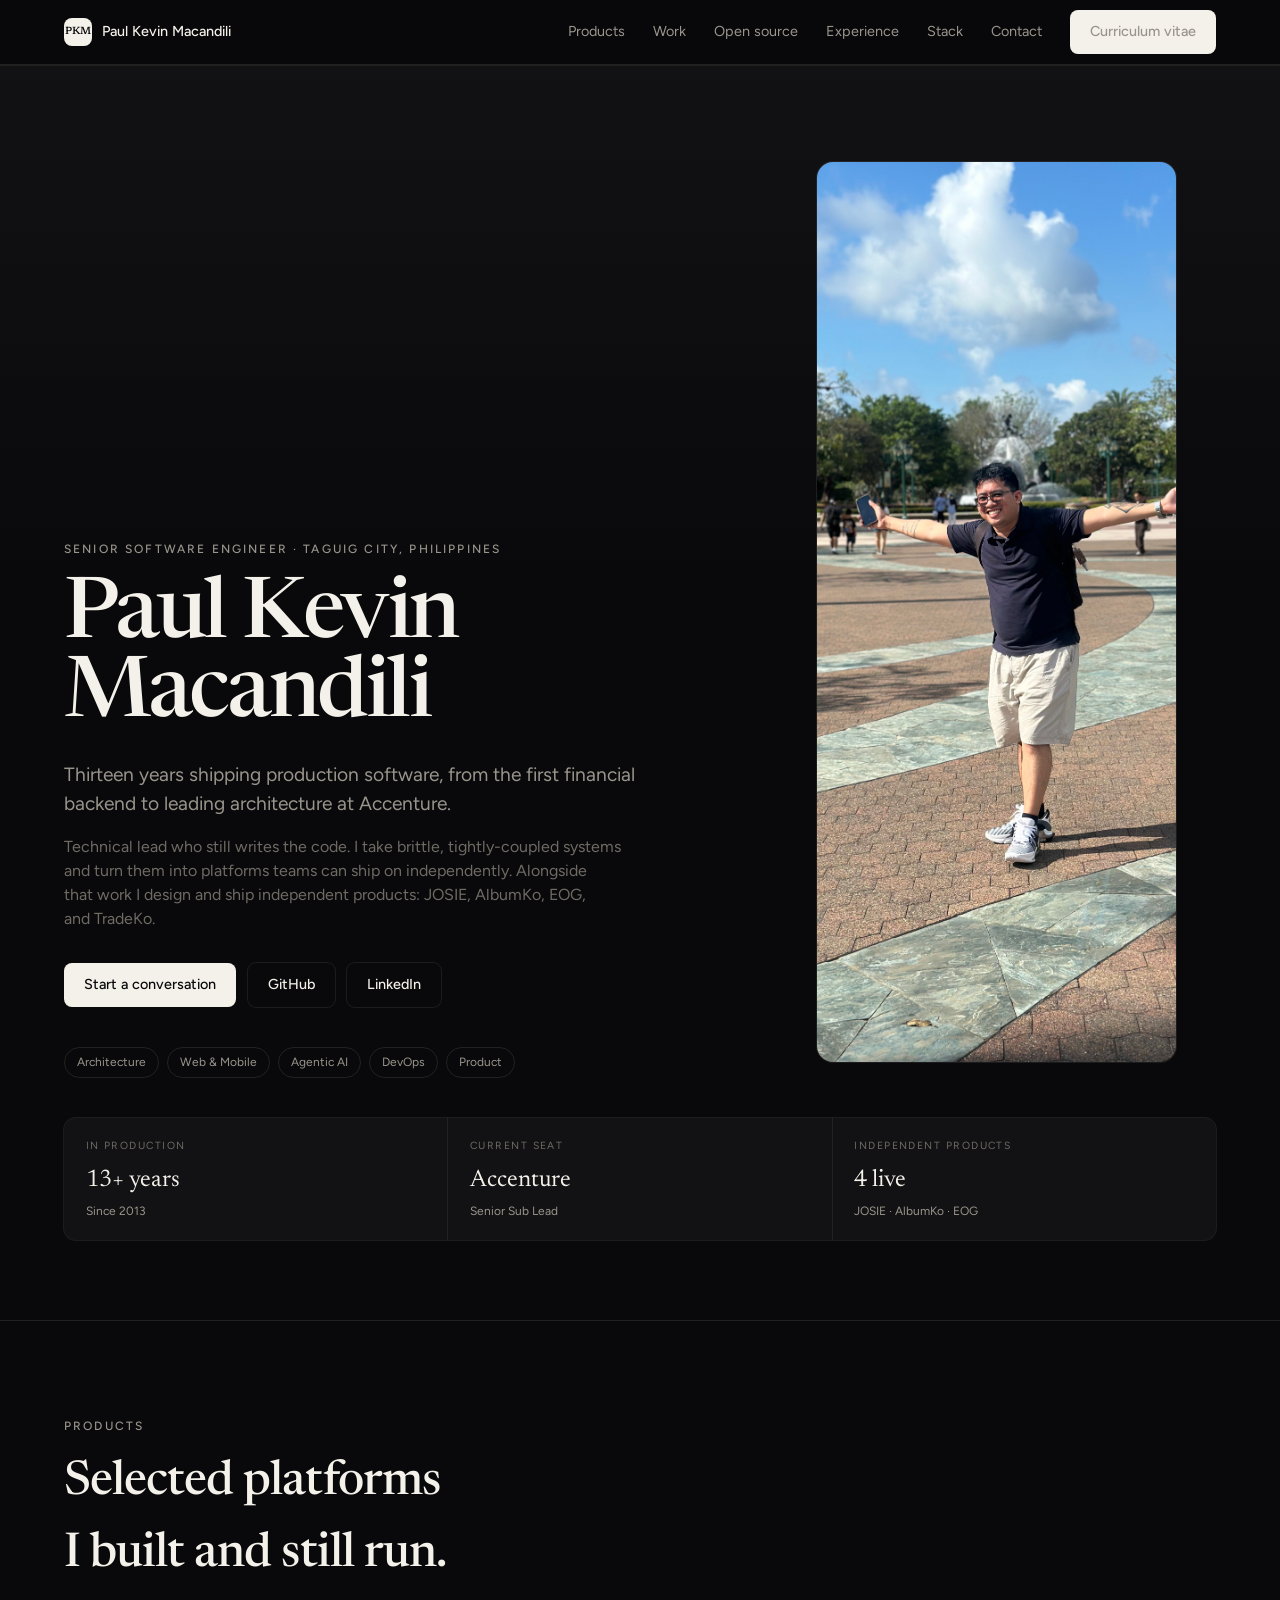
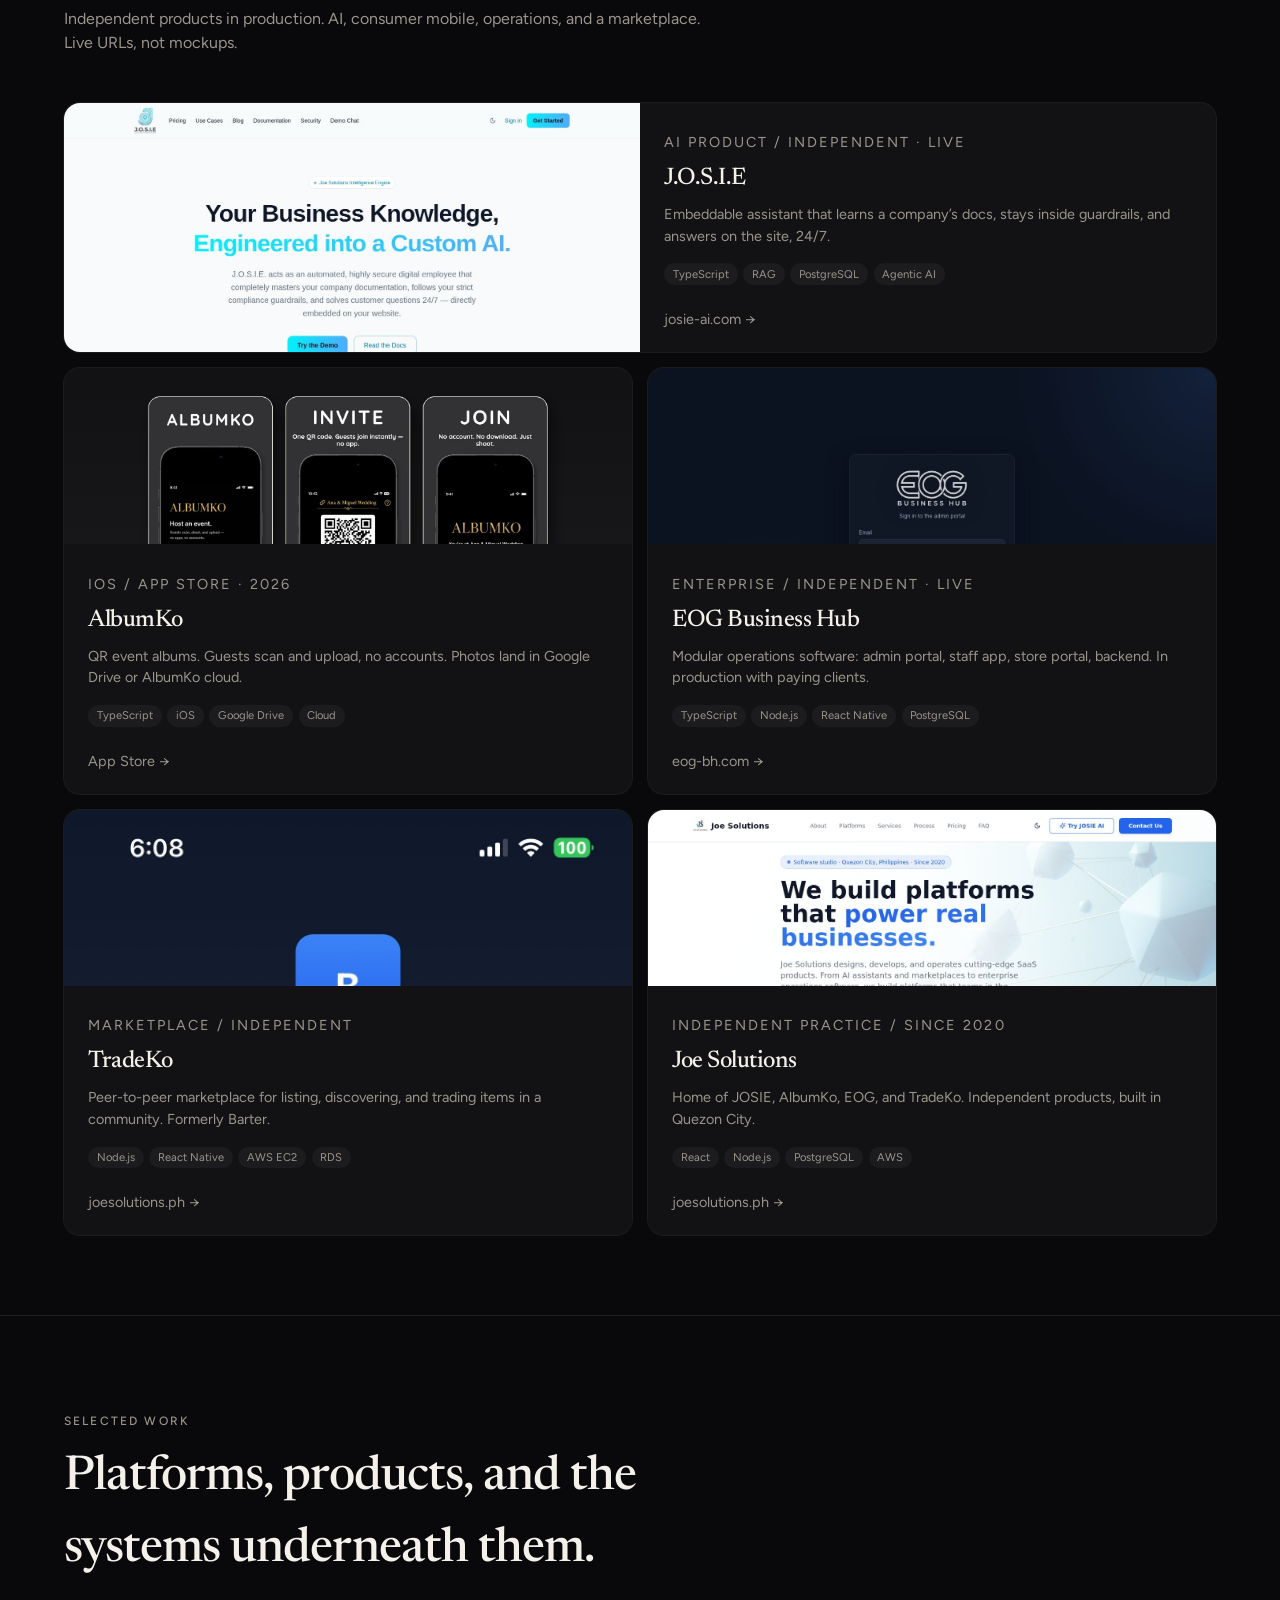
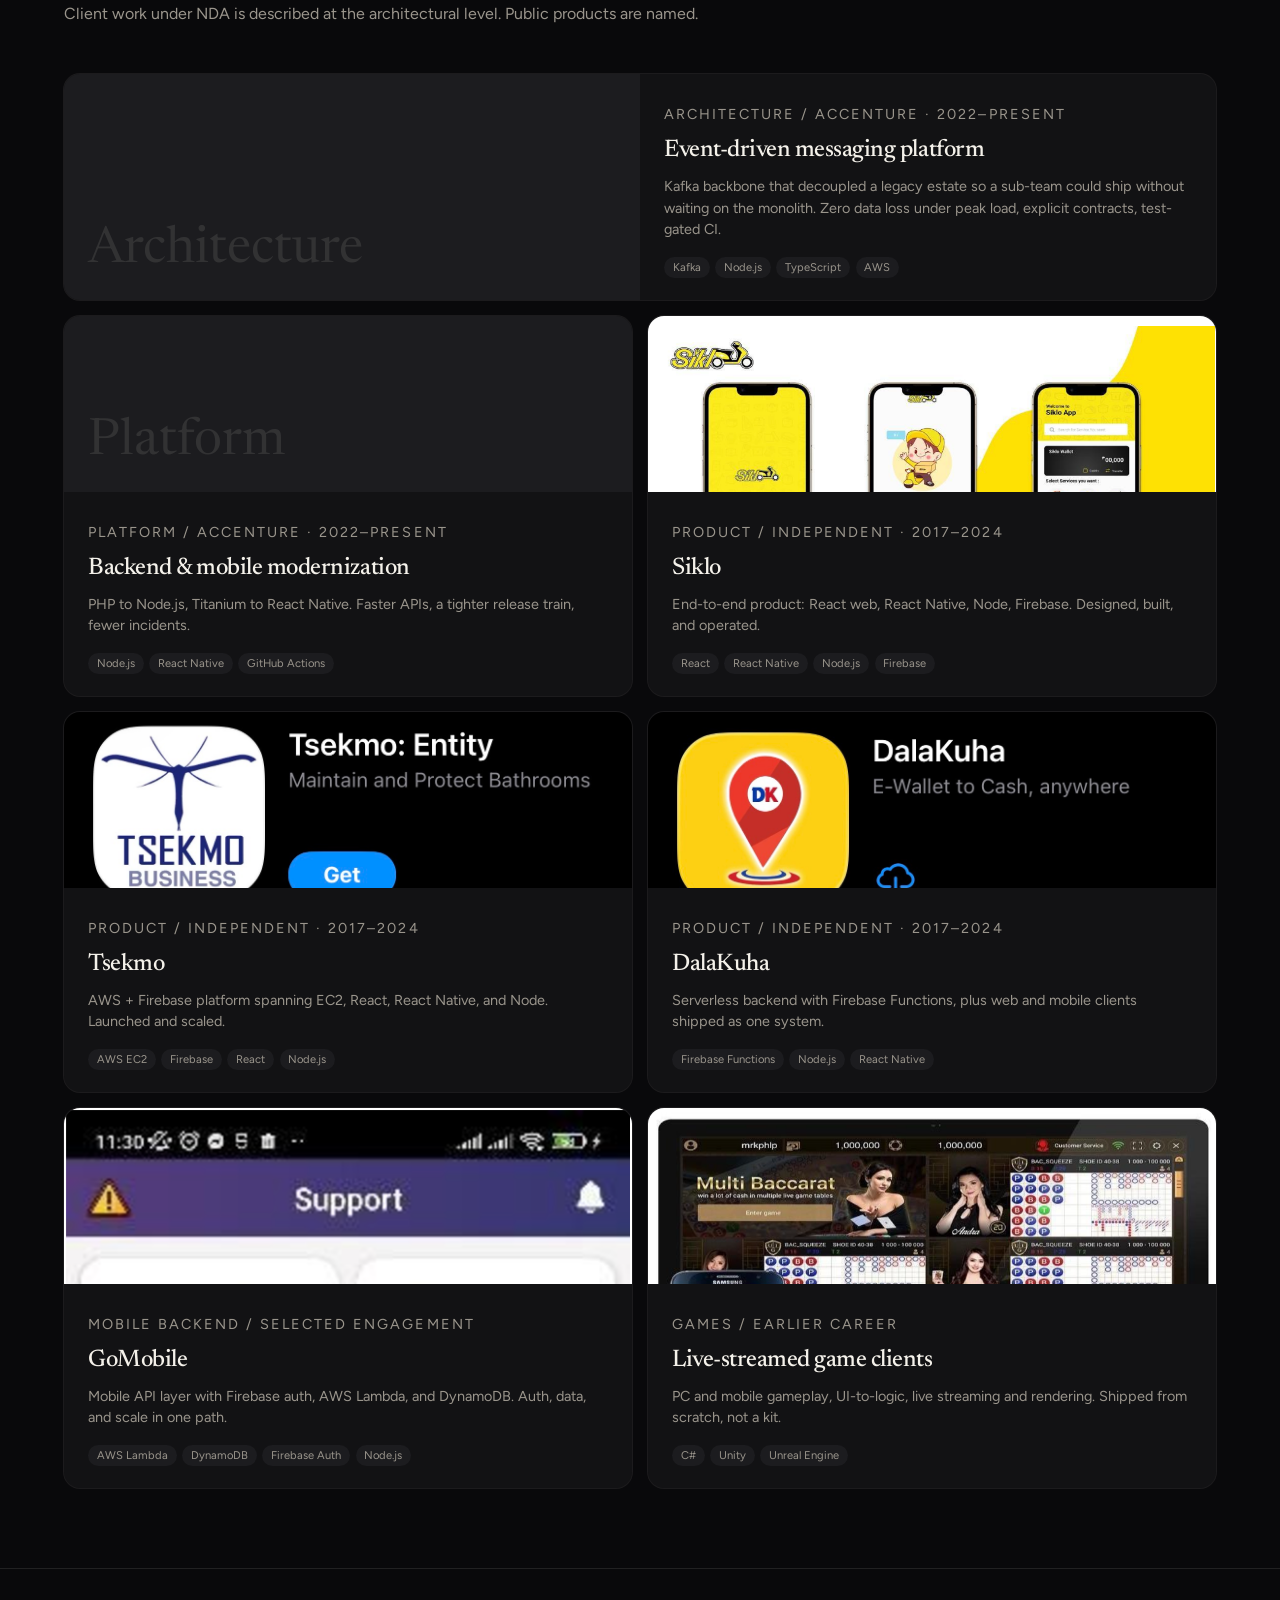
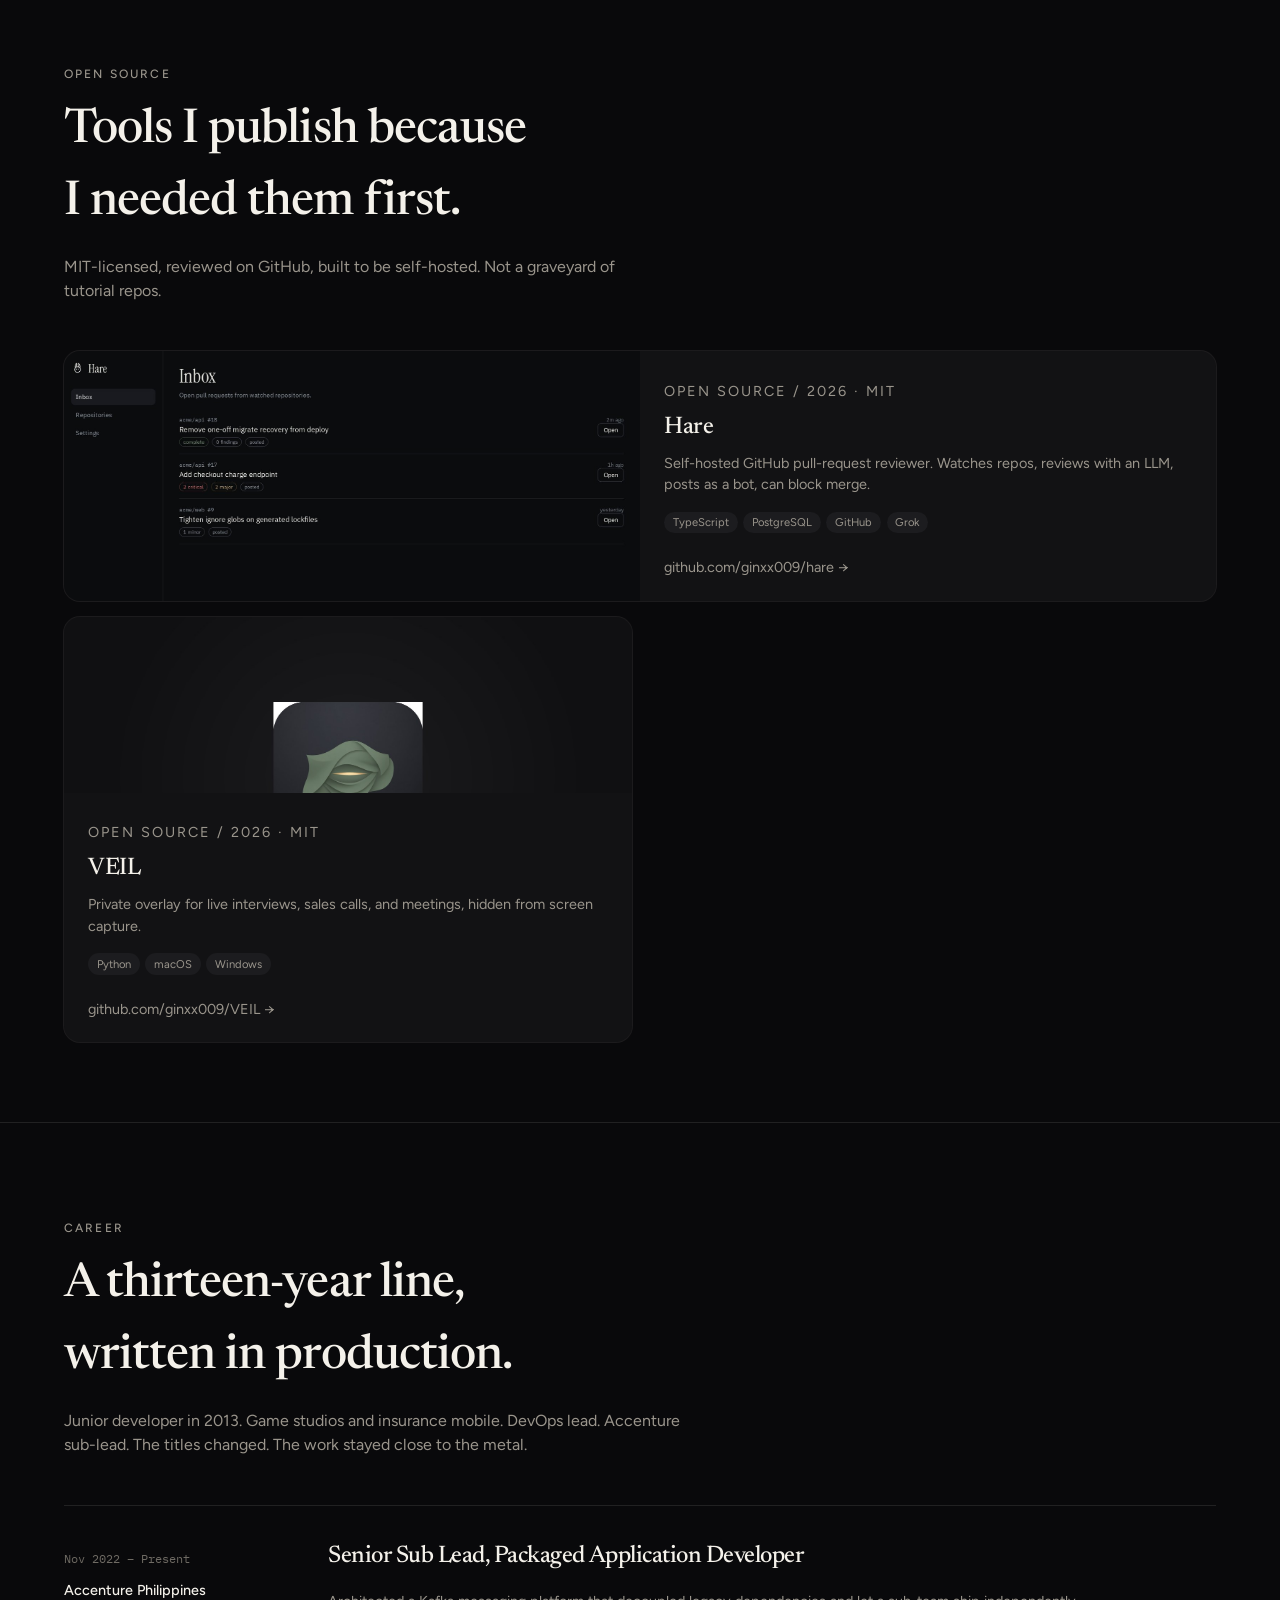
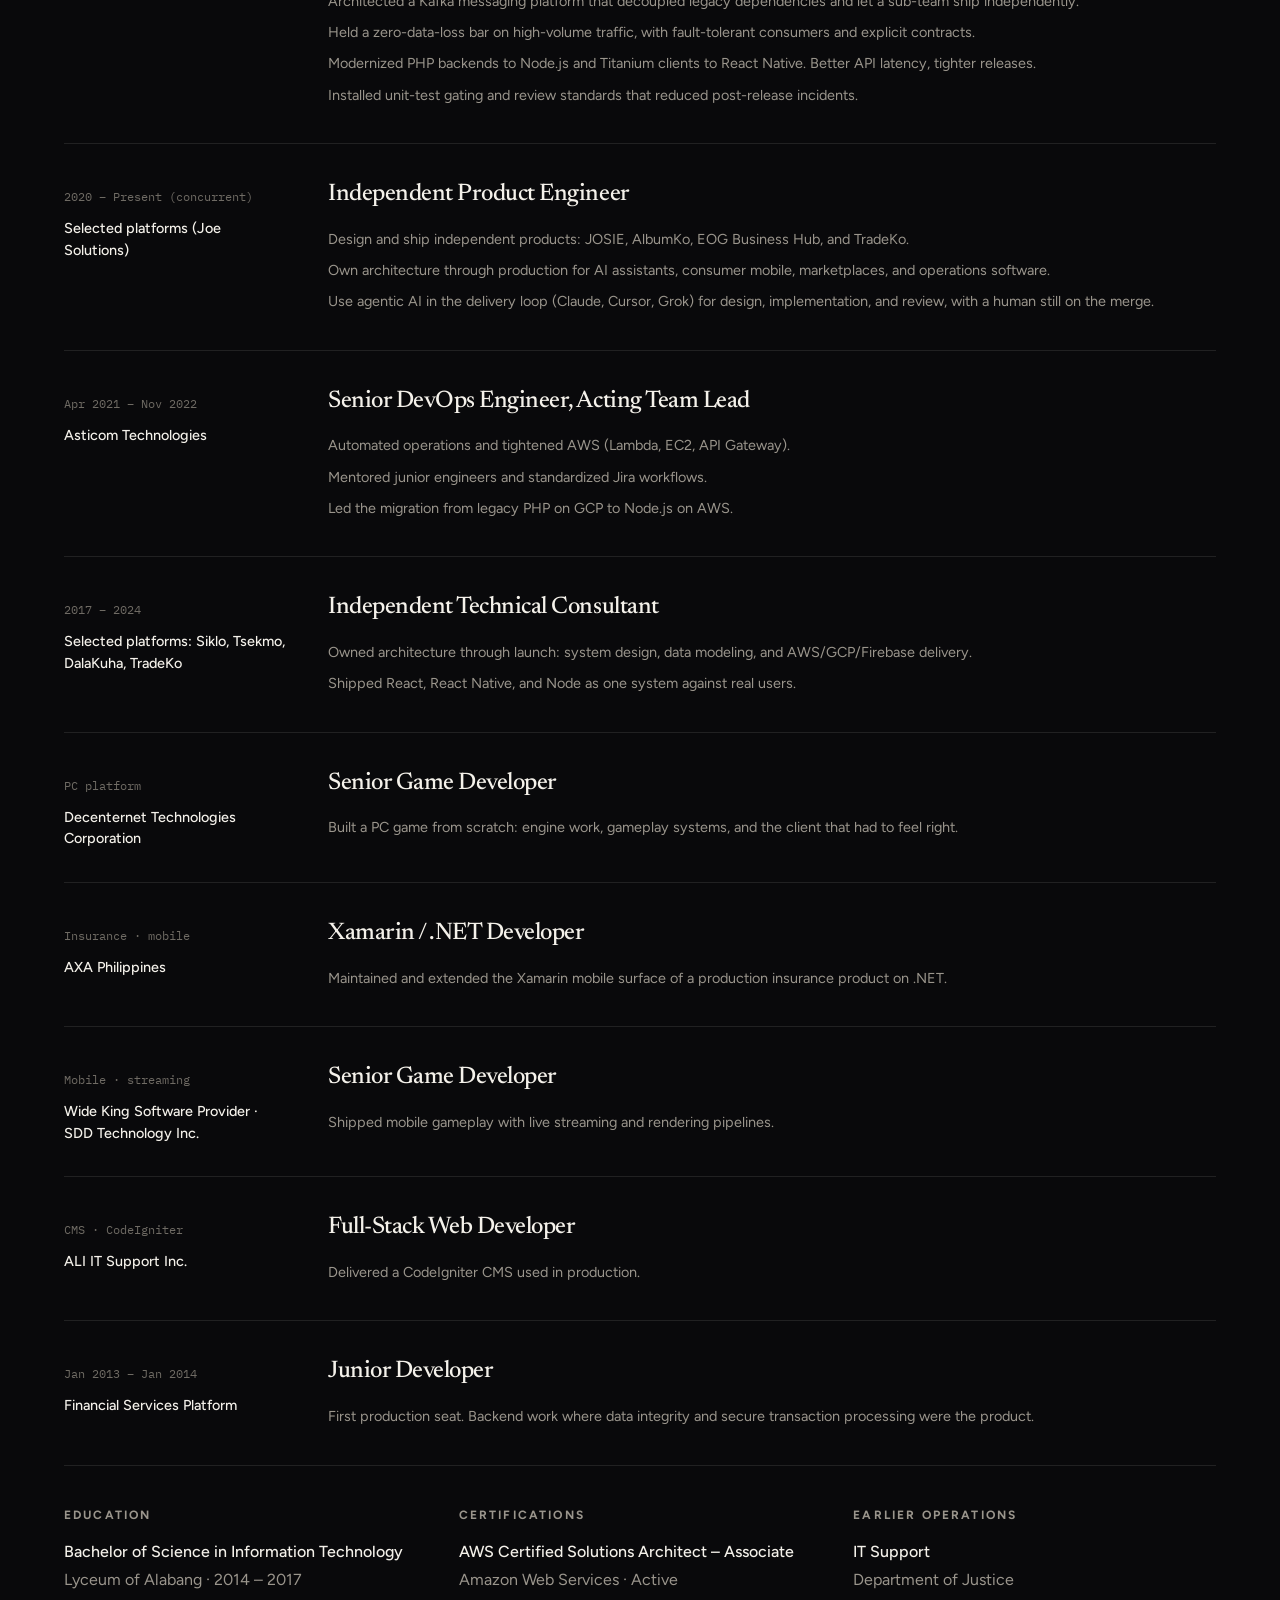
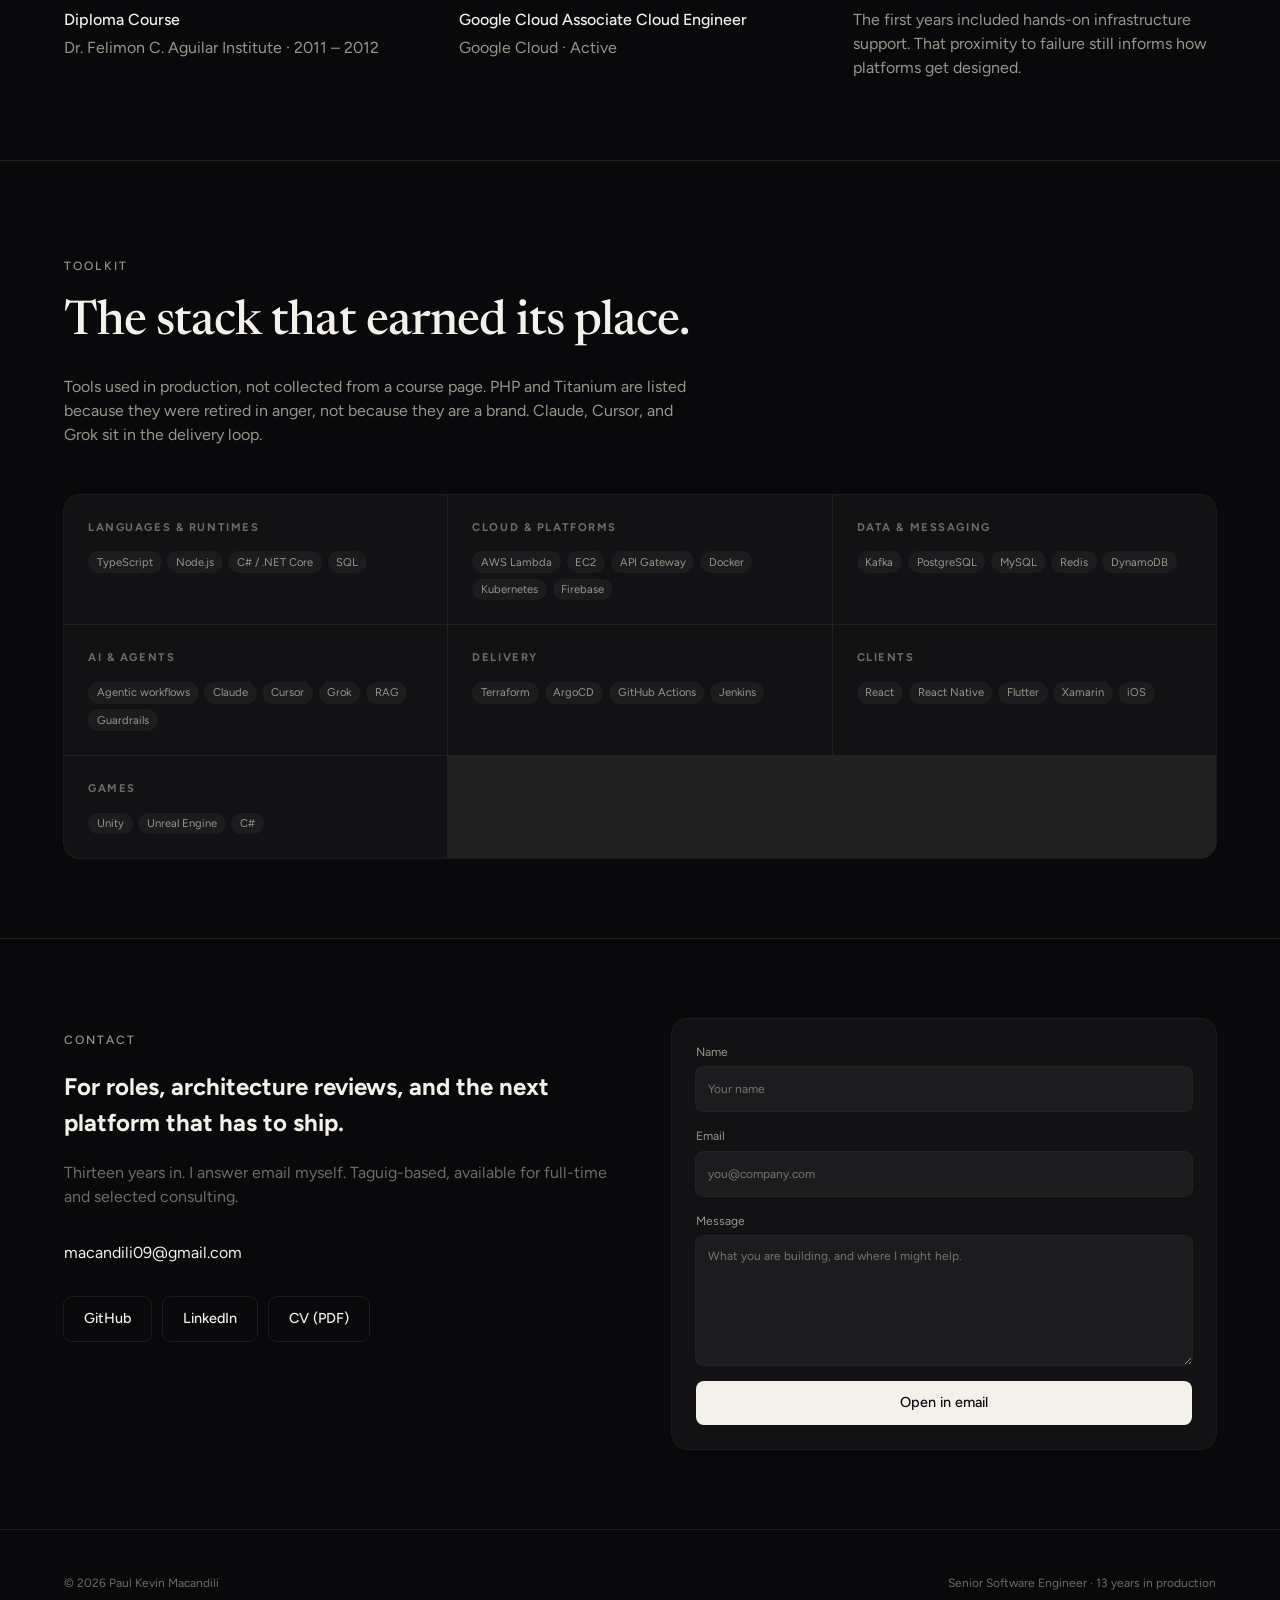
==== commit f1432e8f: "Publish hiring-facing portfolio: certs, agentic AI, independent labels. Drop Founder/Studio identity" ====
--- a/index.html
+++ b/index.html
@@ -3,21 +3,23 @@
 <head>
   <meta charset="utf-8" />
   <meta name="viewport" content="width=device-width, initial-scale=1" />
-  <title>Paul Kevin Macandili — Senior Software Engineer</title>
-  <meta name="description" content="Senior Software Engineer with 13 years in production — architecture, web, mobile, DevOps, and game systems. Taguig, Philippines." />
+  <title>Paul Kevin Macandili · Senior Software Engineer</title>
+  <meta name="description" content="Senior Software Engineer with 13 years in production. Architecture, web, mobile, DevOps, agentic AI, and game systems. Taguig, Philippines." />
   <meta name="theme-color" content="#09090b" />
   <meta name="author" content="Paul Kevin Macandili" />
-  <link rel="icon" type="image/svg+xml" href="favicon.svg" />
+  <meta http-equiv="Cache-Control" content="no-cache, no-store, must-revalidate" />
+  <meta http-equiv="Pragma" content="no-cache" />
+  <link rel="icon" type="image/svg+xml" href="favicon.svg?v=20260912" />
   <link rel="preconnect" href="https://fonts.googleapis.com" />
   <link rel="preconnect" href="https://fonts.gstatic.com" crossorigin />
   <link href="https://fonts.googleapis.com/css2?family=Figtree:ital,wght@0,400;0,500;0,600;0,700;1,400&family=IBM+Plex+Mono:wght@400;500&family=Newsreader:ital,opsz,wght@0,6..72,400;0,6..72,500;0,6..72,600;1,6..72,400&display=swap" rel="stylesheet" />
-  <link rel="stylesheet" href="css/pkm.css" />
+  <link rel="stylesheet" href="css/pkm.css?v=20260912c" />
 </head>
 <body>
   <a class="skip" href="#main">Skip to content</a>
   <header class="nav">
     <div class="wrap nav-inner">
-      <a class="brand" href="#top"><span class="mark">PK</span><span>Paul Kevin Macandili</span></a>
+      <a class="brand" href="#top"><span class="mark">PKM</span><span>Paul Kevin Macandili</span></a>
       <nav class="nav-links" aria-label="Primary">
         <a href="#products">Products</a>
         <a href="#work">Work</a>
@@ -47,8 +49,8 @@
           <div>
             <p class="eyebrow">Senior Software Engineer · Taguig City, Philippines</p>
             <h1>Paul Kevin Macandili</h1>
-            <p class="lede">Thirteen years shipping production software — from the first financial backend to leading architecture at Accenture.</p>
-            <p class="body">Technical lead who still writes the code. I take brittle, tightly-coupled systems and turn them into platforms teams can ship on independently — and I design, build, and operate the Joe Solutions product line: JOSIE, AlbumKo, EOG, and TradeKo.</p>
+            <p class="lede">Thirteen years shipping production software, from the first financial backend to leading architecture at Accenture.</p>
+            <p class="body">Technical lead who still writes the code. I take brittle, tightly-coupled systems and turn them into platforms teams can ship on independently. Alongside that work I design and ship independent products: JOSIE, AlbumKo, EOG, and TradeKo.</p>
             <div class="actions">
               <a class="btn btn-primary" href="#contact">Start a conversation</a>
               <a class="btn btn-ghost" href="https://github.com/ginxx009" target="_blank" rel="noreferrer">GitHub</a>
@@ -57,9 +59,9 @@
             <ul class="chips">
               <li>Architecture</li>
               <li>Web & Mobile</li>
+              <li>Agentic AI</li>
+              <li>DevOps</li>
               <li>Product</li>
-              <li>DevOps</li>
-              <li>Game Systems</li>
             </ul>
           </div>
           <figure class="photo">
@@ -78,8 +80,8 @@
             <dd class="note">Senior Sub Lead</dd>
           </div>
           <div>
-            <dt>Studio</dt>
-            <dd>Joe Solutions</dd>
+            <dt>Independent products</dt>
+            <dd>4 live</dd>
             <dd class="note">JOSIE · AlbumKo · EOG</dd>
           </div>
         </dl>
@@ -90,8 +92,8 @@
       <div class="wrap">
         <header class="sec-h">
           <p class="eyebrow">Products</p>
-          <h2>Shipped under my own name, and still running.</h2>
-          <p>Joe Solutions platforms in production — AI, consumer mobile, operations, and a marketplace. Live URLs, not mockups.</p>
+          <h2>Selected platforms I built and still run.</h2>
+          <p>Independent products in production. AI, consumer mobile, operations, and a marketplace. Live URLs, not mockups.</p>
         </header>
         <ul class="work">
           <li>
@@ -99,11 +101,11 @@
               <div class="visual" style="padding:0;min-height:14rem"><img src="images/josie.jpg" alt="" /></div>
               <div class="card-body">
                 <div>
-                  <p class="kicker">AI product / Joe Solutions · live</p>
+                  <p class="kicker">AI product / Independent · live</p>
                   <h3>J.O.S.I.E</h3>
-                  <p>Embeddable assistant that learns a company’s docs, stays inside guardrails, and answers on the site — 24/7.</p>
-                </div>
-                <ul class="tags"><li>TypeScript</li><li>RAG</li><li>PostgreSQL</li><li>React</li></ul>
+                  <p>Embeddable assistant that learns a company’s docs, stays inside guardrails, and answers on the site, 24/7.</p>
+                </div>
+                <ul class="tags"><li>TypeScript</li><li>RAG</li><li>PostgreSQL</li><li>Agentic AI</li></ul>
                 <p><a href="https://josie-ai.com" target="_blank" rel="noreferrer">josie-ai.com →</a></p>
               </div>
             </article>
@@ -115,7 +117,7 @@
                 <div>
                   <p class="kicker">iOS / App Store · 2026</p>
                   <h3>AlbumKo</h3>
-                  <p>QR event albums. Guests scan and upload — no accounts. Photos land in Google Drive or AlbumKo cloud.</p>
+                  <p>QR event albums. Guests scan and upload, no accounts. Photos land in Google Drive or AlbumKo cloud.</p>
                 </div>
                 <ul class="tags"><li>TypeScript</li><li>iOS</li><li>Google Drive</li><li>Cloud</li></ul>
                 <p><a href="https://apps.apple.com/us/app/albumko/id6804760243" target="_blank" rel="noreferrer">App Store →</a></p>
@@ -127,9 +129,9 @@
               <div class="visual" style="padding:0;min-height:11rem"><img src="images/eog.jpg" alt="" /></div>
               <div class="card-body">
                 <div>
-                  <p class="kicker">Enterprise / Joe Solutions · live</p>
+                  <p class="kicker">Enterprise / Independent · live</p>
                   <h3>EOG Business Hub</h3>
-                  <p>Modular operations software — admin portal, staff app, store portal, backend — in production with paying clients.</p>
+                  <p>Modular operations software: admin portal, staff app, store portal, backend. In production with paying clients.</p>
                 </div>
                 <ul class="tags"><li>TypeScript</li><li>Node.js</li><li>React Native</li><li>PostgreSQL</li></ul>
                 <p><a href="https://eog-bh.com" target="_blank" rel="noreferrer">eog-bh.com →</a></p>
@@ -141,7 +143,7 @@
               <div class="visual" style="padding:0;min-height:11rem"><img src="images/tradeko.jpg" alt="" /></div>
               <div class="card-body">
                 <div>
-                  <p class="kicker">Marketplace / Joe Solutions</p>
+                  <p class="kicker">Marketplace / Independent</p>
                   <h3>TradeKo</h3>
                   <p>Peer-to-peer marketplace for listing, discovering, and trading items in a community. Formerly Barter.</p>
                 </div>
@@ -155,9 +157,9 @@
               <div class="visual" style="padding:0;min-height:11rem"><img src="images/joesolutions.jpg" alt="" /></div>
               <div class="card-body">
                 <div>
-                  <p class="kicker">Studio / since 2020</p>
+                  <p class="kicker">Independent practice / since 2020</p>
                   <h3>Joe Solutions</h3>
-                  <p>Quezon City software studio that designs, develops, and operates its own SaaS platforms.</p>
+                  <p>Home of JOSIE, AlbumKo, EOG, and TradeKo. Independent products, built in Quezon City.</p>
                 </div>
                 <ul class="tags"><li>React</li><li>Node.js</li><li>PostgreSQL</li><li>AWS</li></ul>
                 <p><a href="https://joesolutions.ph" target="_blank" rel="noreferrer">joesolutions.ph →</a></p>
@@ -196,7 +198,7 @@
                 <div>
                   <p class="kicker">Platform / Accenture · 2022–present</p>
                   <h3>Backend & mobile modernization</h3>
-                  <p>PHP to Node.js, Titanium to React Native — faster APIs, a tighter release train, fewer incidents.</p>
+                  <p>PHP to Node.js, Titanium to React Native. Faster APIs, a tighter release train, fewer incidents.</p>
                 </div>
                 <ul class="tags"><li>Node.js</li><li>React Native</li><li>GitHub Actions</li></ul>
               </div>
@@ -209,7 +211,7 @@
                 <div>
                   <p class="kicker">Product / Independent · 2017–2024</p>
                   <h3>Siklo</h3>
-                  <p>End-to-end product: React web, React Native, Node, Firebase — designed, built, and operated.</p>
+                  <p>End-to-end product: React web, React Native, Node, Firebase. Designed, built, and operated.</p>
                 </div>
                 <ul class="tags"><li>React</li><li>React Native</li><li>Node.js</li><li>Firebase</li></ul>
               </div>
@@ -222,7 +224,7 @@
                 <div>
                   <p class="kicker">Product / Independent · 2017–2024</p>
                   <h3>Tsekmo</h3>
-                  <p>AWS + Firebase platform spanning EC2, React, React Native, and Node — launched and scaled.</p>
+                  <p>AWS + Firebase platform spanning EC2, React, React Native, and Node. Launched and scaled.</p>
                 </div>
                 <ul class="tags"><li>AWS EC2</li><li>Firebase</li><li>React</li><li>Node.js</li></ul>
               </div>
@@ -243,12 +245,25 @@
           </li>
           <li>
             <article class="card">
+              <div class="visual" style="padding:0;min-height:11rem"><img src="file/Projects/GoMobile/img1.png" alt="" /></div>
+              <div class="card-body">
+                <div>
+                  <p class="kicker">Mobile backend / Selected engagement</p>
+                  <h3>GoMobile</h3>
+                  <p>Mobile API layer with Firebase auth, AWS Lambda, and DynamoDB. Auth, data, and scale in one path.</p>
+                </div>
+                <ul class="tags"><li>AWS Lambda</li><li>DynamoDB</li><li>Firebase Auth</li><li>Node.js</li></ul>
+              </div>
+            </article>
+          </li>
+          <li>
+            <article class="card">
               <div class="visual" style="padding:0;min-height:11rem"><img src="file/Projects/Games/img1.png" alt="" /></div>
               <div class="card-body">
                 <div>
                   <p class="kicker">Games / earlier career</p>
                   <h3>Live-streamed game clients</h3>
-                  <p>PC and mobile gameplay, UI-to-logic, live streaming and rendering — shipped from scratch, not a kit.</p>
+                  <p>PC and mobile gameplay, UI-to-logic, live streaming and rendering. Shipped from scratch, not a kit.</p>
                 </div>
                 <ul class="tags"><li>C#</li><li>Unity</li><li>Unreal Engine</li></ul>
               </div>
@@ -275,7 +290,7 @@
                   <h3>Hare</h3>
                   <p>Self-hosted GitHub pull-request reviewer. Watches repos, reviews with an LLM, posts as a bot, can block merge.</p>
                 </div>
-                <ul class="tags"><li>TypeScript</li><li>PostgreSQL</li><li>GitHub</li><li>xAI</li></ul>
+                <ul class="tags"><li>TypeScript</li><li>PostgreSQL</li><li>GitHub</li><li>Grok</li></ul>
                 <p><a href="https://github.com/ginxx009/hare" target="_blank" rel="noreferrer">github.com/ginxx009/hare →</a></p>
               </div>
             </article>
@@ -287,7 +302,7 @@
                 <div>
                   <p class="kicker">Open source / 2026 · MIT</p>
                   <h3>VEIL</h3>
-                  <p>Private overlay for live interviews, sales calls, and meetings — hidden from screen capture.</p>
+                  <p>Private overlay for live interviews, sales calls, and meetings, hidden from screen capture.</p>
                 </div>
                 <ul class="tags"><li>Python</li><li>macOS</li><li>Windows</li></ul>
                 <p><a href="https://github.com/ginxx009/VEIL" target="_blank" rel="noreferrer">github.com/ginxx009/VEIL →</a></p>
@@ -303,7 +318,7 @@
         <header class="sec-h">
           <p class="eyebrow">Career</p>
           <h2>A thirteen-year line, written in production.</h2>
-          <p>Junior developer in 2013. Game studios and insurance mobile. DevOps lead. Accenture sub-lead. The titles changed; the work stayed close to the metal.</p>
+          <p>Junior developer in 2013. Game studios and insurance mobile. DevOps lead. Accenture sub-lead. The titles changed. The work stayed close to the metal.</p>
         </header>
         <ol class="timeline">
           <li>
@@ -316,22 +331,22 @@
               <ul>
                 <li>Architected a Kafka messaging platform that decoupled legacy dependencies and let a sub-team ship independently.</li>
                 <li>Held a zero-data-loss bar on high-volume traffic, with fault-tolerant consumers and explicit contracts.</li>
-                <li>Modernized PHP backends to Node.js and Titanium clients to React Native.</li>
+                <li>Modernized PHP backends to Node.js and Titanium clients to React Native. Better API latency, tighter releases.</li>
                 <li>Installed unit-test gating and review standards that reduced post-release incidents.</li>
               </ul>
             </div>
           </li>
           <li>
             <div>
-              <p class="when">2020 – Present</p>
-              <p class="co">Joe Solutions Inc.</p>
-            </div>
-            <div>
-              <h3>Founder</h3>
-              <ul>
-                <li>Design, ship, and operate the studio’s own products: JOSIE, AlbumKo, EOG Business Hub, and TradeKo.</li>
+              <p class="when">2020 – Present (concurrent)</p>
+              <p class="co">Selected platforms (Joe Solutions)</p>
+            </div>
+            <div>
+              <h3>Independent Product Engineer</h3>
+              <ul>
+                <li>Design and ship independent products: JOSIE, AlbumKo, EOG Business Hub, and TradeKo.</li>
                 <li>Own architecture through production for AI assistants, consumer mobile, marketplaces, and operations software.</li>
-                <li>Build locally in the Philippines and run systems used by paying clients — not pitch decks.</li>
+                <li>Use agentic AI in the delivery loop (Claude, Cursor, Grok) for design, implementation, and review, with a human still on the merge.</li>
               </ul>
             </div>
           </li>
@@ -352,7 +367,7 @@
           <li>
             <div>
               <p class="when">2017 – 2024</p>
-              <p class="co">Selected platforms — Siklo, Tsekmo, DalaKuha, TradeKo</p>
+              <p class="co">Selected platforms: Siklo, Tsekmo, DalaKuha, TradeKo</p>
             </div>
             <div>
               <h3>Independent Technical Consultant</h3>
@@ -370,7 +385,7 @@
             <div>
               <h3>Senior Game Developer</h3>
               <ul>
-                <li>Built a PC game from scratch — engine work, gameplay systems, and the client that had to feel right.</li>
+                <li>Built a PC game from scratch: engine work, gameplay systems, and the client that had to feel right.</li>
               </ul>
             </div>
           </li>
@@ -423,7 +438,7 @@
             </div>
           </li>
         </ol>
-        <div class="split">
+        <div class="split split-3">
           <div>
             <h3>Education</h3>
             <p style="margin:1rem 0 0;font-weight:500">Bachelor of Science in Information Technology</p>
@@ -432,6 +447,13 @@
             <p style="color:var(--muted);margin:0.25rem 0 0">Dr. Felimon C. Aguilar Institute · 2011 – 2012</p>
           </div>
           <div>
+            <h3>Certifications</h3>
+            <p style="margin:1rem 0 0;font-weight:500">AWS Certified Solutions Architect – Associate</p>
+            <p style="color:var(--muted);margin:0.25rem 0 0">Amazon Web Services · Active</p>
+            <p style="margin:1rem 0 0;font-weight:500">Google Cloud Associate Cloud Engineer</p>
+            <p style="color:var(--muted);margin:0.25rem 0 0">Google Cloud · Active</p>
+          </div>
+          <div>
             <h3>Earlier operations</h3>
             <p style="margin:1rem 0 0;font-weight:500">IT Support</p>
             <p style="color:var(--muted);margin:0.25rem 0 0">Department of Justice</p>
@@ -446,13 +468,13 @@
         <header class="sec-h">
           <p class="eyebrow">Toolkit</p>
           <h2>The stack that earned its place.</h2>
-          <p>Tools used in production, not collected from a course page.</p>
+          <p>Tools used in production, not collected from a course page. PHP and Titanium are listed because they were retired in anger, not because they are a brand. Claude, Cursor, and Grok sit in the delivery loop.</p>
         </header>
         <div class="stack">
           <article><h3>Languages & runtimes</h3><ul class="tags"><li>TypeScript</li><li>Node.js</li><li>C# / .NET Core</li><li>SQL</li></ul></article>
           <article><h3>Cloud & platforms</h3><ul class="tags"><li>AWS Lambda</li><li>EC2</li><li>API Gateway</li><li>Docker</li><li>Kubernetes</li><li>Firebase</li></ul></article>
           <article><h3>Data & messaging</h3><ul class="tags"><li>Kafka</li><li>PostgreSQL</li><li>MySQL</li><li>Redis</li><li>DynamoDB</li></ul></article>
-          <article><h3>AI</h3><ul class="tags"><li>RAG</li><li>Guardrails</li><li>xAI / Grok</li><li>Tenant isolation</li></ul></article>
+          <article><h3>AI & agents</h3><ul class="tags"><li>Agentic workflows</li><li>Claude</li><li>Cursor</li><li>Grok</li><li>RAG</li><li>Guardrails</li></ul></article>
           <article><h3>Delivery</h3><ul class="tags"><li>Terraform</li><li>ArgoCD</li><li>GitHub Actions</li><li>Jenkins</li></ul></article>
           <article><h3>Clients</h3><ul class="tags"><li>React</li><li>React Native</li><li>Flutter</li><li>Xamarin</li><li>iOS</li></ul></article>
           <article><h3>Games</h3><ul class="tags"><li>Unity</li><li>Unreal Engine</li><li>C#</li></ul></article>
@@ -503,8 +525,8 @@
       var name = String(d.get('name') || '').trim();
       var email = String(d.get('email') || '').trim();
       var message = String(d.get('message') || '').trim();
-      var subject = encodeURIComponent(name ? 'Introduction from ' + name : 'Introduction — portfolio');
-      var body = encodeURIComponent(message + '\n\n— ' + name + (email ? ' · ' + email : ''));
+      var subject = encodeURIComponent(name ? 'Introduction from ' + name : 'Introduction from portfolio');
+      var body = encodeURIComponent(message + '\n\n- ' + name + (email ? ' · ' + email : ''));
       window.location.href = 'mailto:macandili09@gmail.com?subject=' + subject + '&body=' + body;
     });
   </script>
--- a/css/pkm.css
+++ b/css/pkm.css
@@ -25,8 +25,8 @@
 .nav { position: sticky; top: 0; z-index: 40; border-bottom: 1px solid var(--border); background: color-mix(in oklab, var(--bg) 90%, transparent); backdrop-filter: blur(12px); }
 .nav-inner { display: flex; align-items: center; justify-content: space-between; height: 4rem; }
 .brand { display: flex; align-items: center; gap: 0.65rem; font-weight: 500; font-size: 0.9rem; }
-.mark { width: 1.75rem; height: 1.75rem; display: grid; place-items: center; background: var(--fg); color: var(--bg); border-radius: 8px; font-family: var(--font-display); font-size: 0.8rem; }
-.nav-links { display: flex; align-items: center; gap: 1.15rem; }
+.mark { width: 1.75rem; height: 1.75rem; display: grid; place-items: center; background: var(--fg); color: var(--bg); border-radius: 8px; font-family: var(--font-display); font-size: 0.65rem; }
+.nav-links { display: flex; align-items: center; gap: 1.75rem; }
 .nav-links a { color: var(--muted); font-size: 0.9rem; }
 .nav-links a:hover { color: var(--fg); }
 .btn { display: inline-flex; align-items: center; justify-content: center; gap: 0.5rem; height: 2.75rem; padding: 0 1.25rem; border-radius: 8px; border: 0; font-size: 0.9rem; font-weight: 500; }
@@ -61,7 +61,7 @@
 .work li:first-child .card { display: grid; grid-template-columns: 1fr 1fr; }
 .visual { min-height: 11rem; background: var(--elevated); overflow: hidden; position: relative; display: flex; flex-direction: column; justify-content: flex-end; padding: 1.5rem; }
 .visual img { position: absolute; inset: 0; width: 100%; height: 100%; object-fit: cover; object-position: top; padding: 0; }
-.kind { font-family: var(--font-display); font-size: clamp(1.75rem, 4vw, 3.5rem); color: color-mix(in oklab, var(--fg) 10%, transparent); line-height: 1; }
+.kind { font-family: var(--font-display); font-size: clamp(1.75rem, 4vw, 3.5rem); color: color-mix(in oklab, var(--fg) 10%, transparent); line-height: 1; word-break: break-word; }
 .card-body { padding: 1.35rem 1.5rem; display: flex; flex-direction: column; justify-content: space-between; gap: 1rem; min-width: 0; }
 .kicker { font-size: 0.7rem; letter-spacing: 0.14em; text-transform: uppercase; color: var(--subtle); }
 .card h3 { font-family: var(--font-display); font-size: 1.5rem; font-weight: 500; margin: 0.4rem 0 0; letter-spacing: -0.02em; }
@@ -76,7 +76,8 @@
 .timeline ul { margin: 0.75rem 0 0; padding: 0; list-style: none; }
 .timeline ul li { display: block; border: 0; padding: 0.3rem 0; color: var(--muted); font-size: 0.9rem; grid-template-columns: none; }
 .split { display: grid; grid-template-columns: 1fr 1fr; gap: 2rem; margin-top: 2.5rem; }
-.split h3 { font-size: 0.75rem; letter-spacing: 0.18em; text-transform: uppercase; color: var(--muted); margin: 0; }
+.split-3 { grid-template-columns: 1fr 1fr 1fr; }
+.split h3 { font-size: 0.75rem; letter-spacing: 0.18em; text-transform: uppercase; color: var(--muted); margin: 0; white-space: nowrap; }
 .stack { display: grid; grid-template-columns: repeat(3, 1fr); gap: 1px; margin: 3rem 0 0; background: var(--border); border-radius: 16px; overflow: hidden; box-shadow: var(--shadow); }
 .stack article { background: var(--surface); padding: 1.5rem; }
 .stack h3 { font-size: 0.7rem; letter-spacing: 0.14em; text-transform: uppercase; color: var(--subtle); margin: 0 0 1rem; }
@@ -90,15 +91,19 @@
 dialog { border: 1px solid var(--border); background: var(--surface); color: var(--fg); border-radius: 16px; padding: 1.5rem; width: min(40rem, calc(100% - 1.5rem)); }
 dialog::backdrop { background: color-mix(in oklab, var(--bg) 80%, transparent); }
 .mobile-nav { display: none; }
-@media (max-width: 1080px) {
+@media (max-width: 960px) {
+  .split-3 { grid-template-columns: 1fr 1fr; }
+}
+@media (max-width: 860px) {
   .nav-links { display: none; }
   .menu-btn { display: grid; place-items: center; }
-  .hero-grid, .work, .work li:first-child .card, .timeline li, .split, .stack, .contact { grid-template-columns: 1fr; }
+  .hero-grid, .work, .work li:first-child .card, .timeline li, .split, .split-3, .stack, .contact { grid-template-columns: 1fr; }
   .metrics { grid-template-columns: 1fr; }
   .hero { padding: 3.5rem 0 2.5rem; }
   section { padding: 3.5rem 0; }
   .mobile-nav[open] { display: flex; flex-direction: column; gap: 0.25rem; padding: 1rem 0 1.25rem; }
   .mobile-nav a { display: flex; align-items: center; height: 2.75rem; color: var(--fg); }
+  .kind { font-size: 2rem; }
 }
 @media (prefers-reduced-motion: reduce) {
   html { scroll-behavior: auto; }
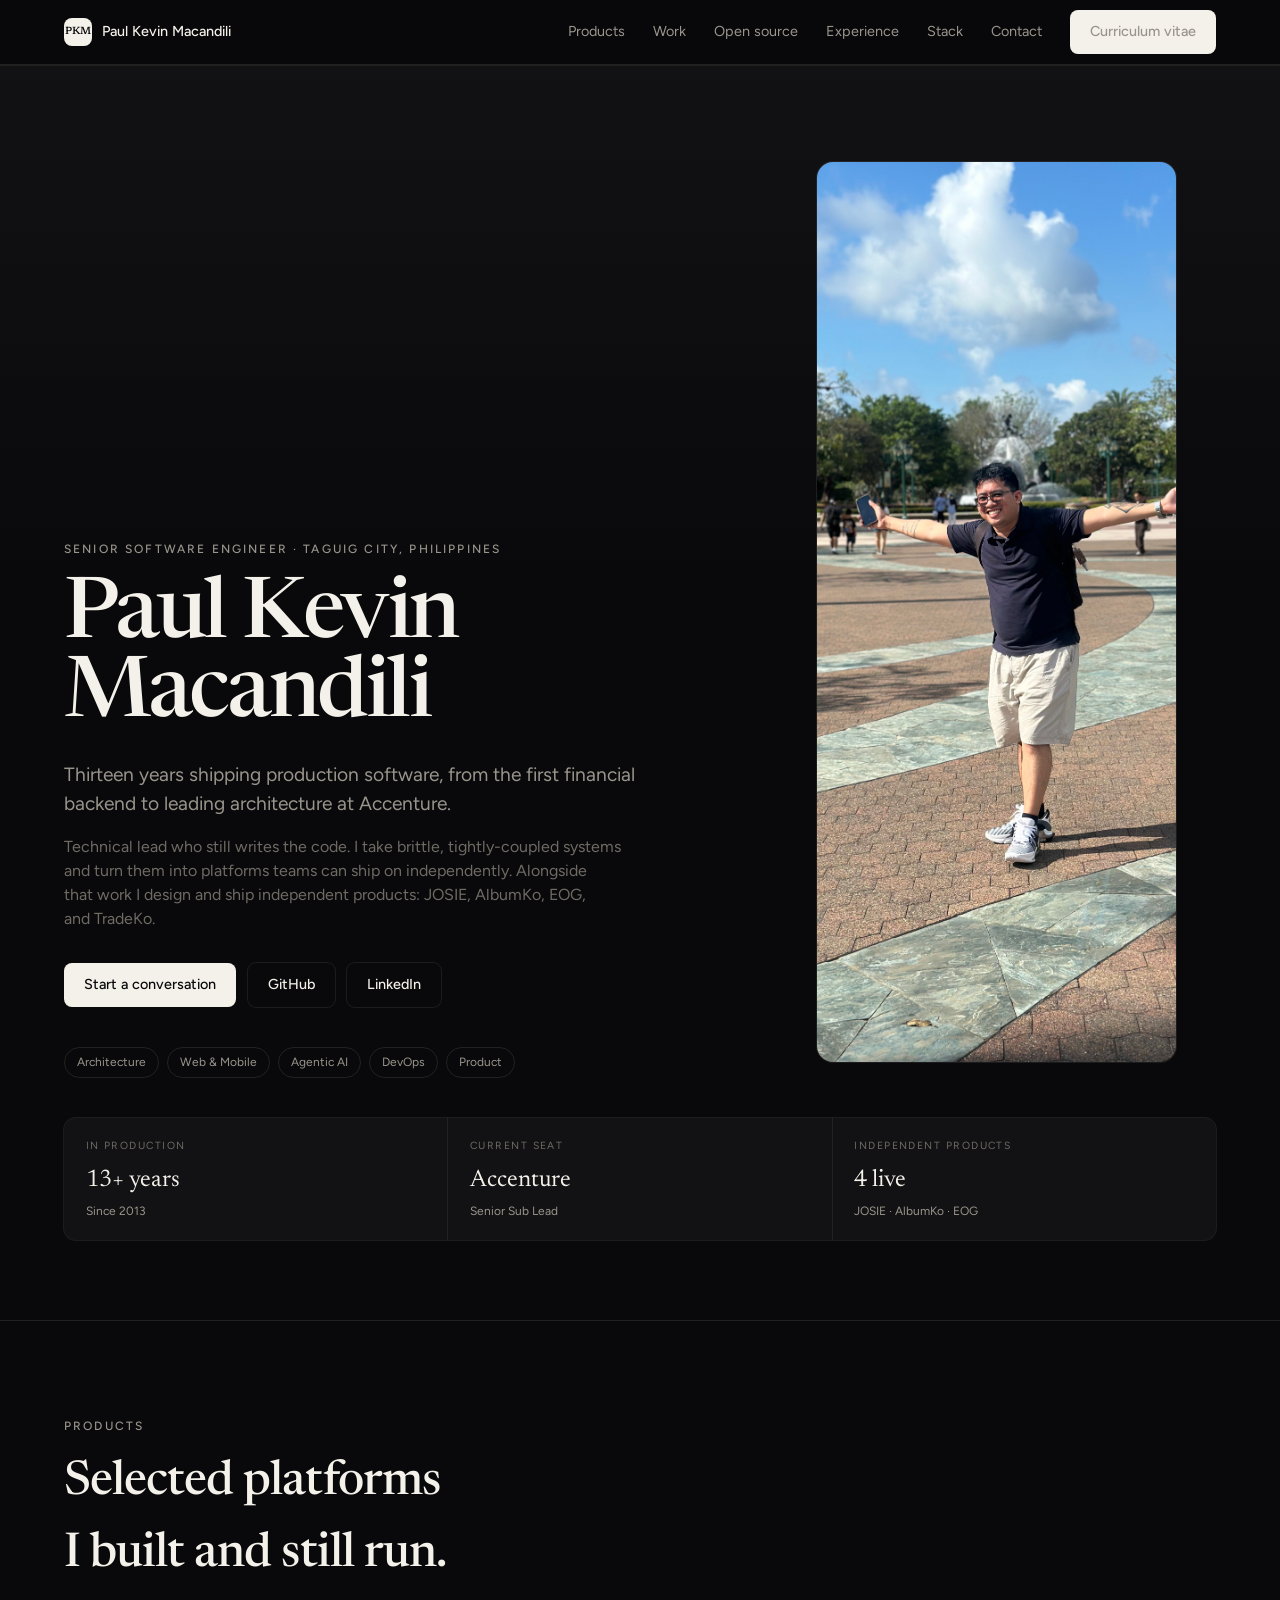
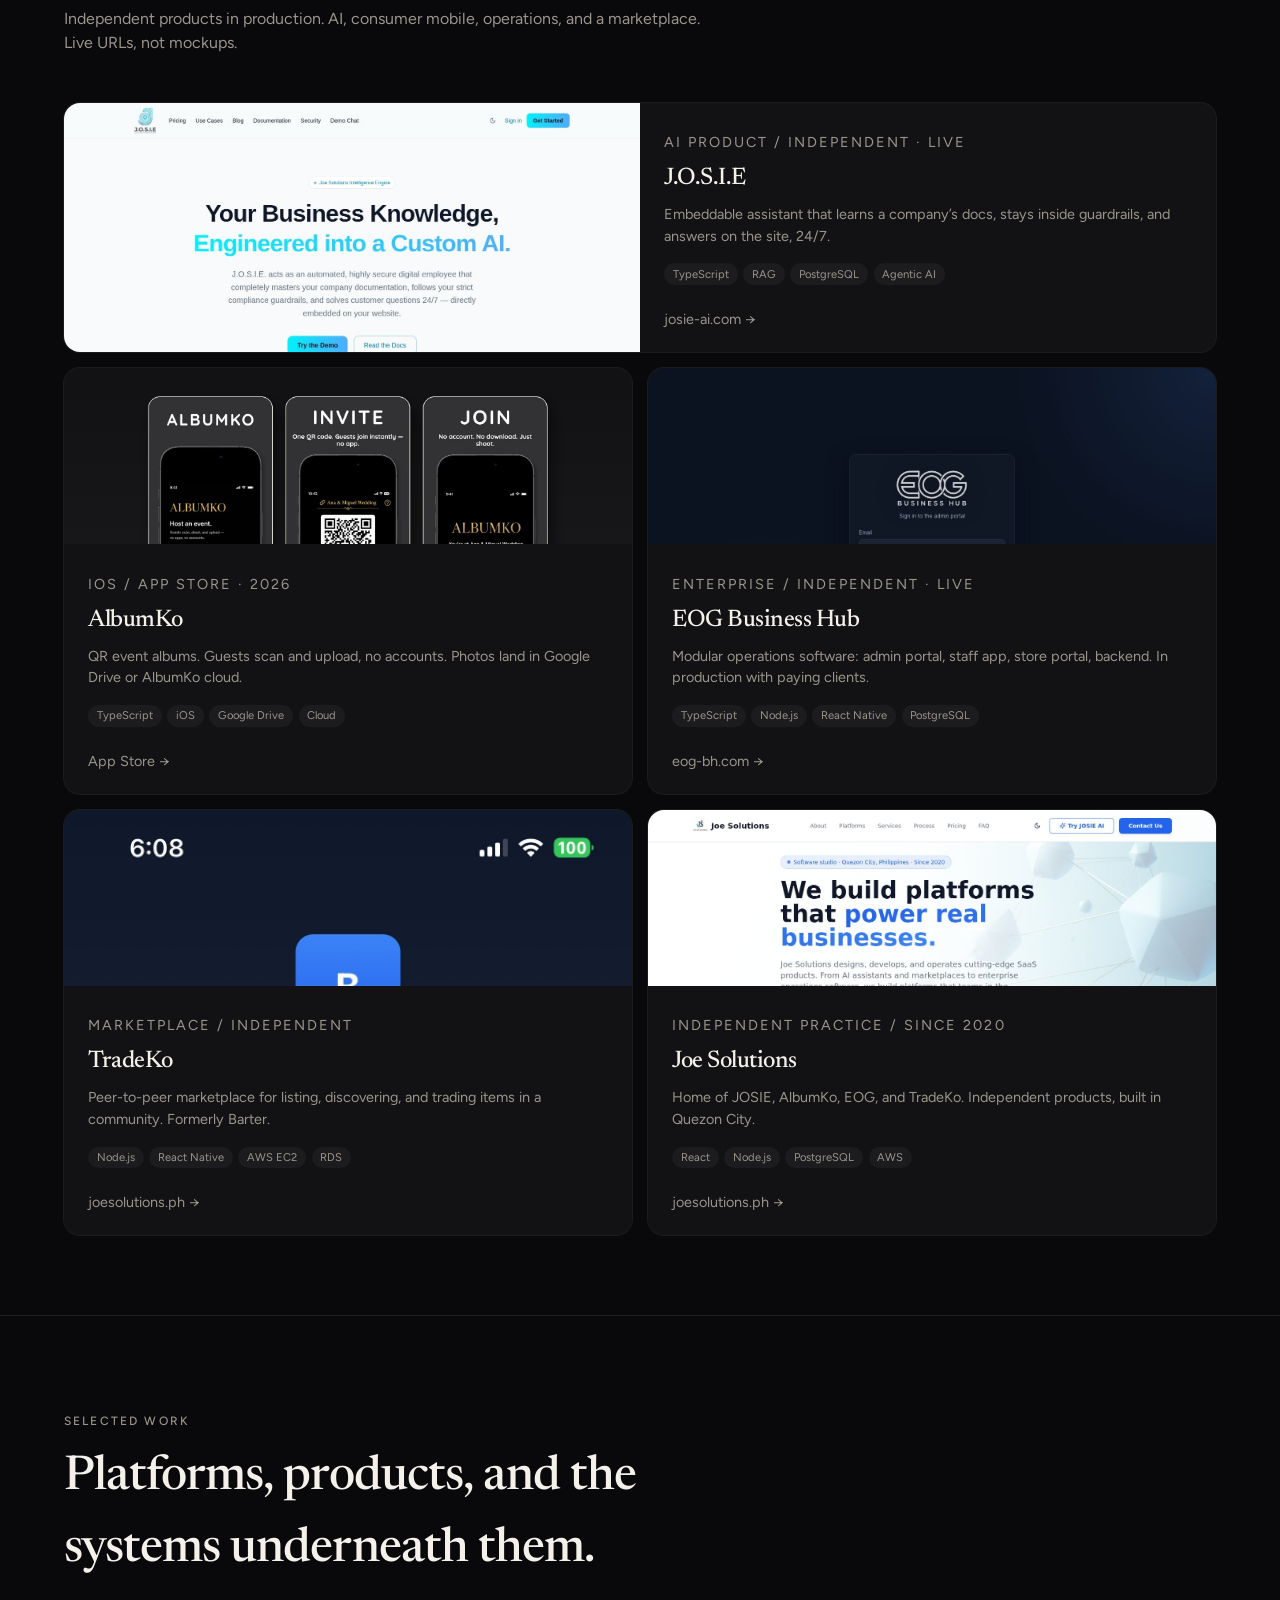
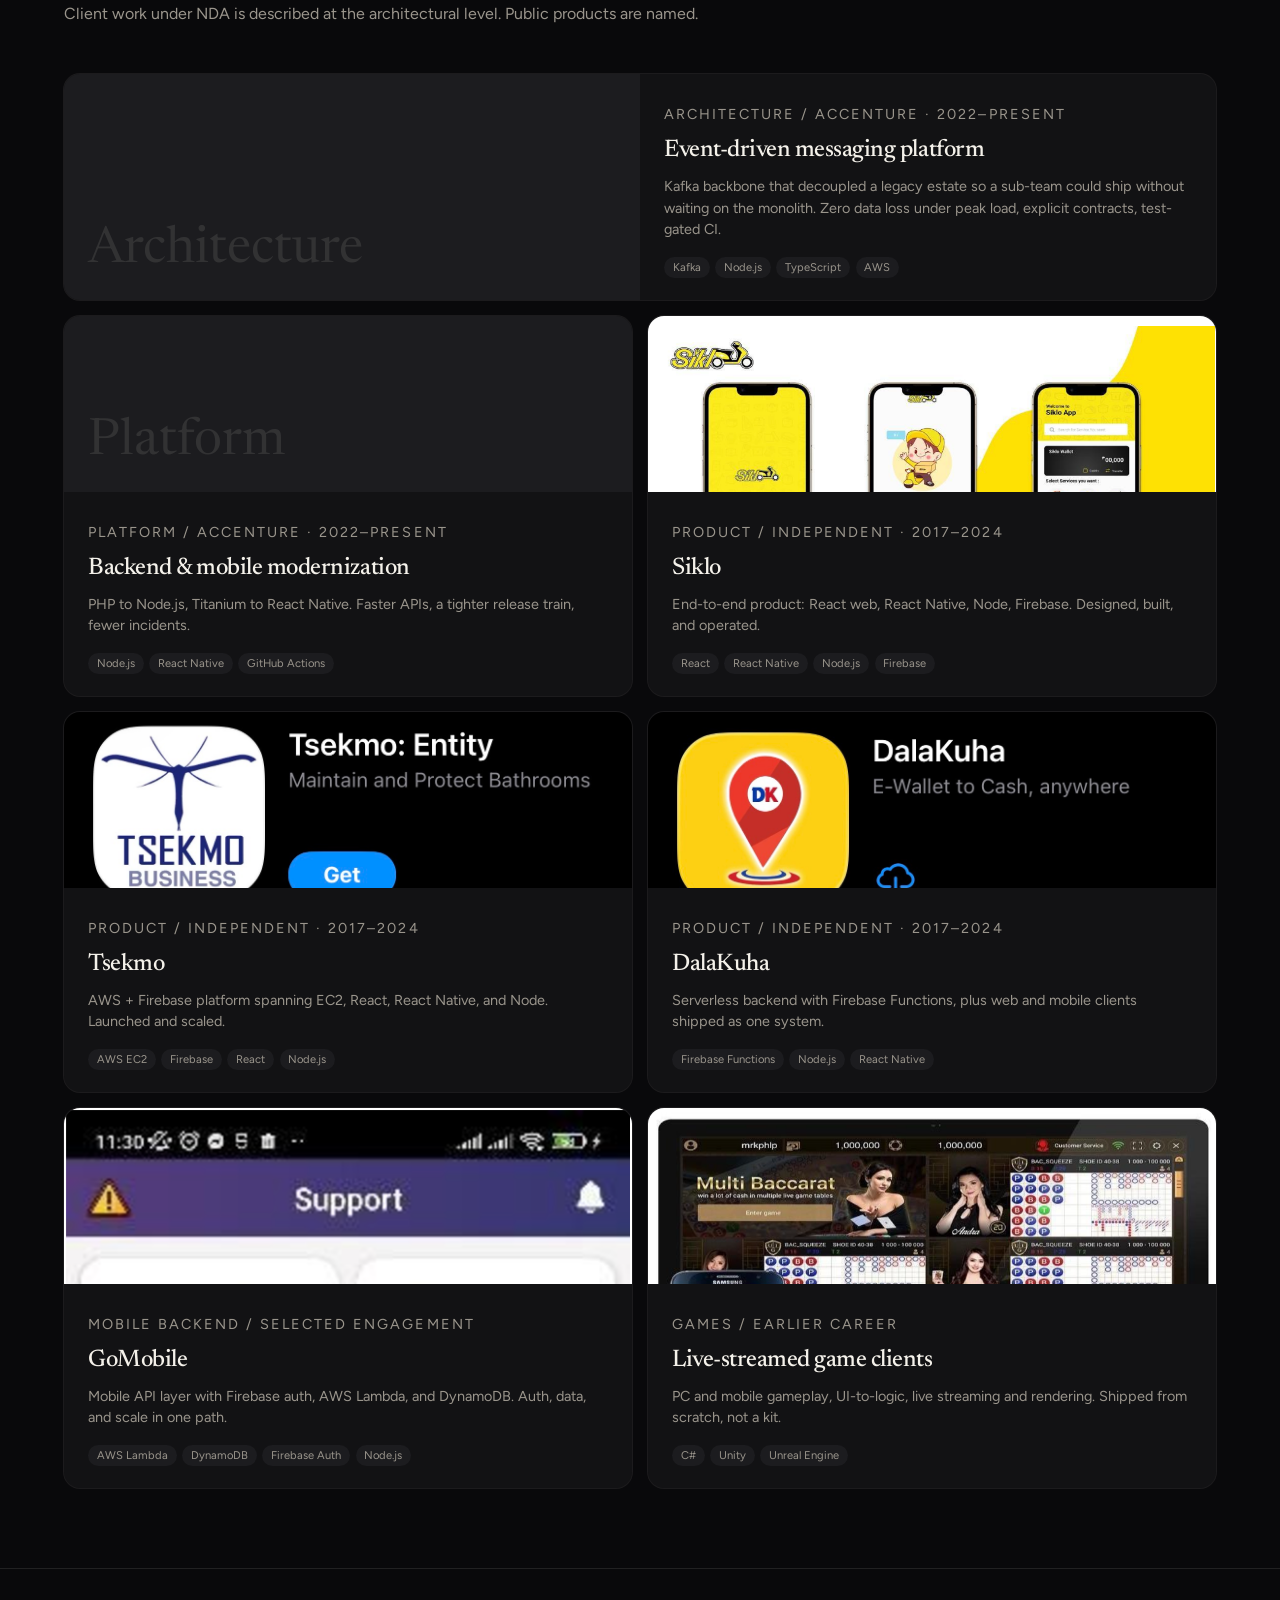
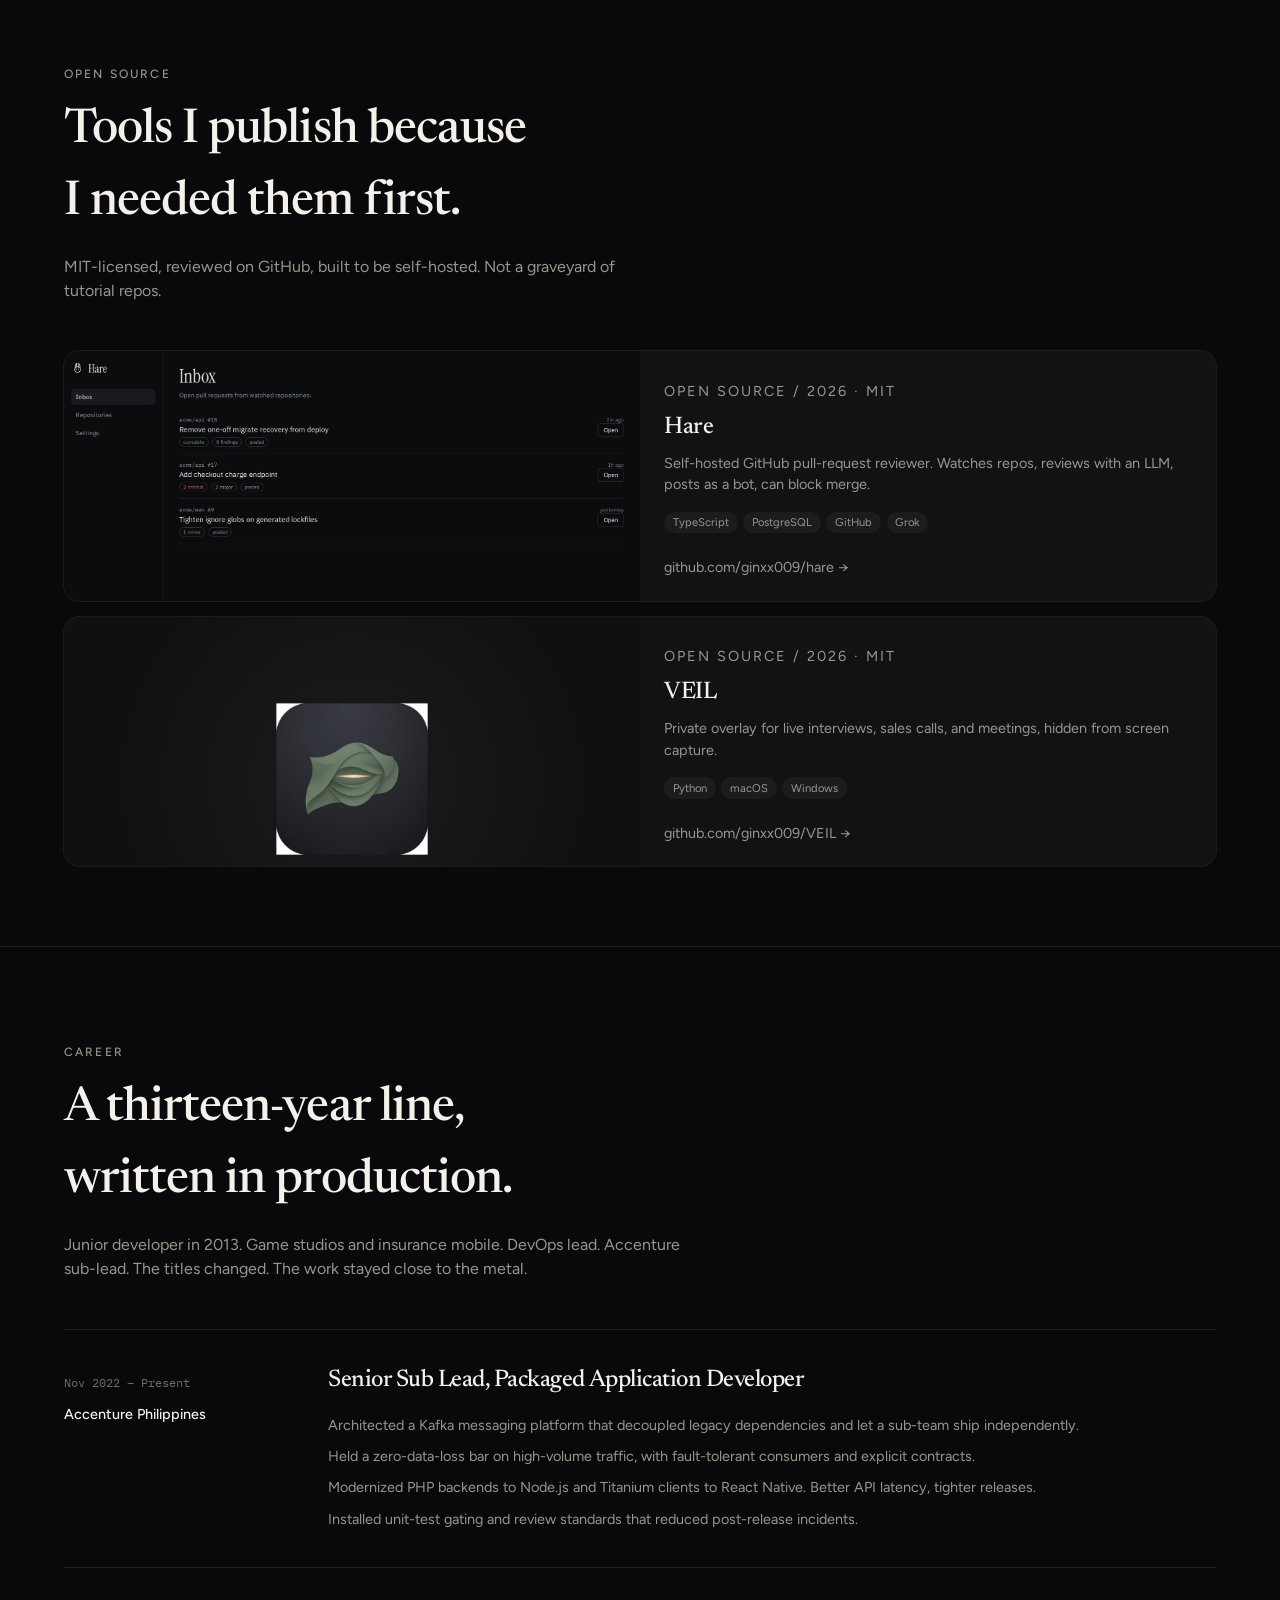
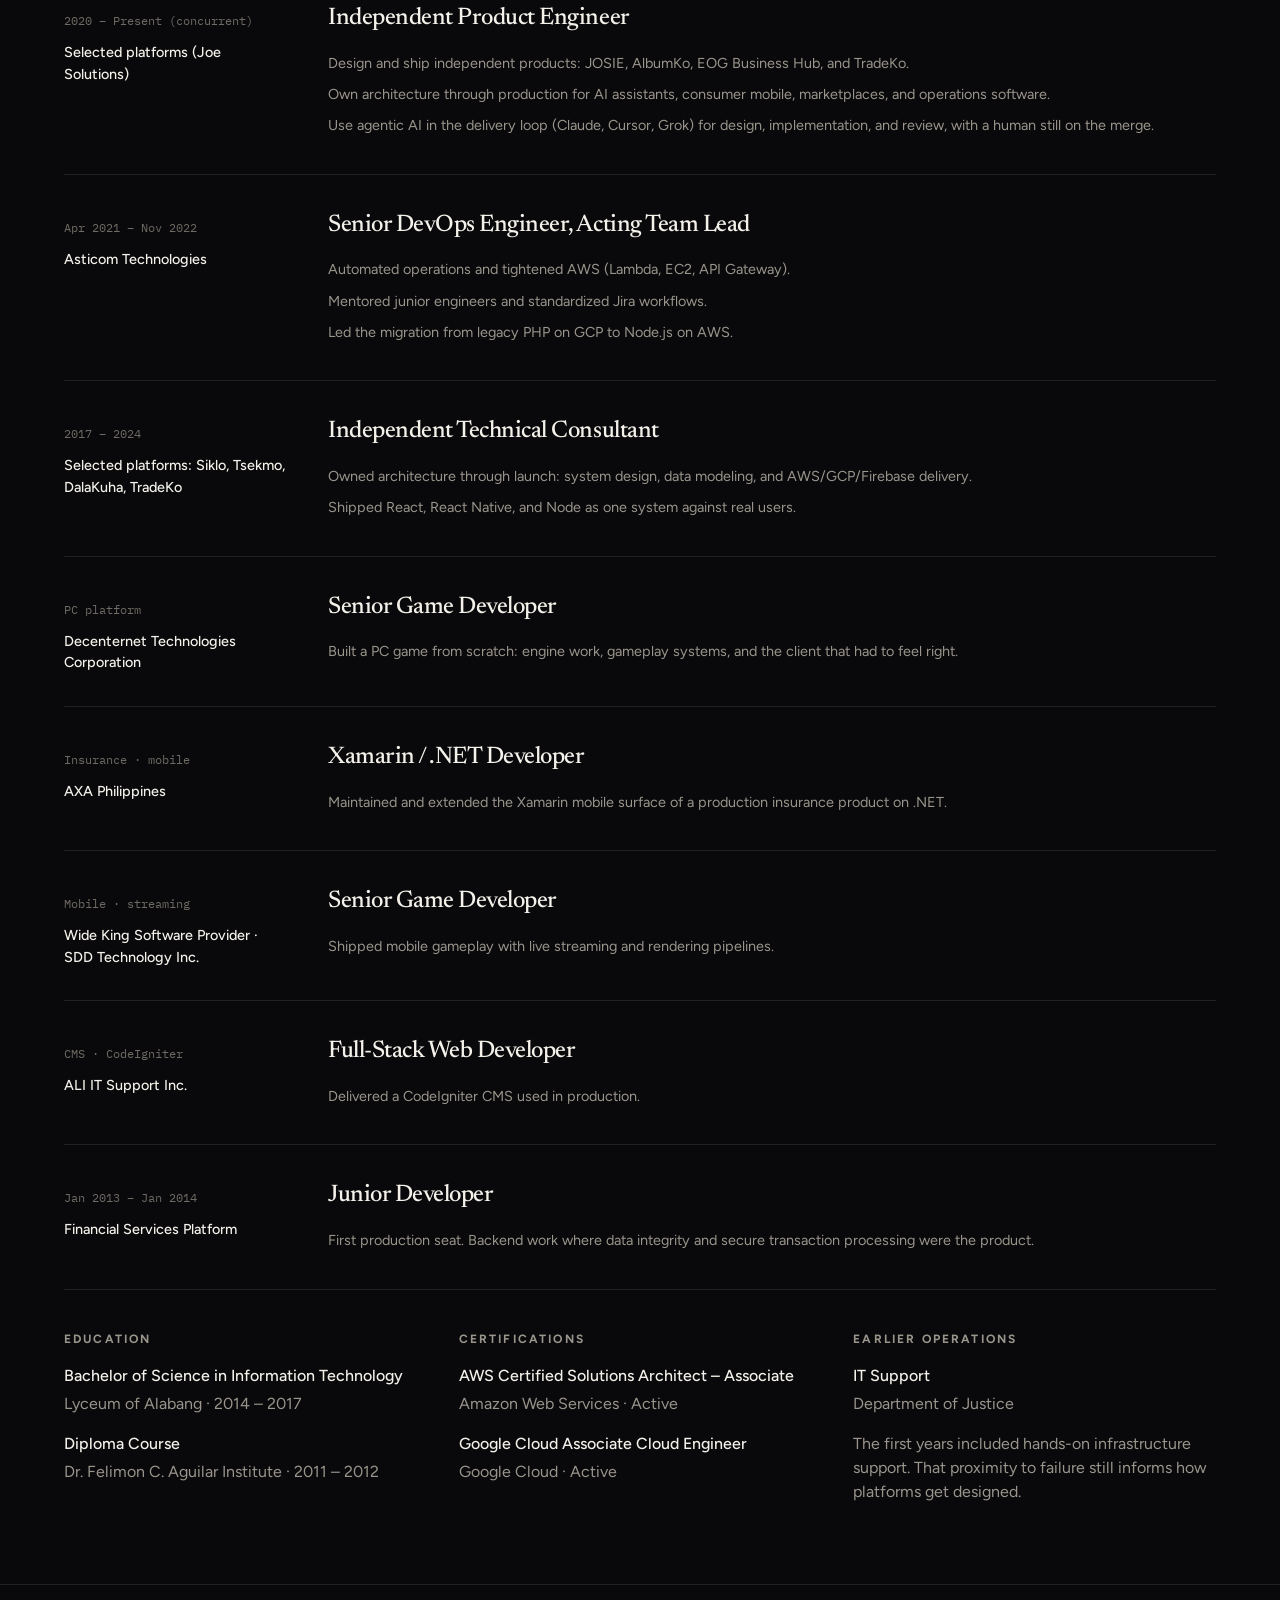
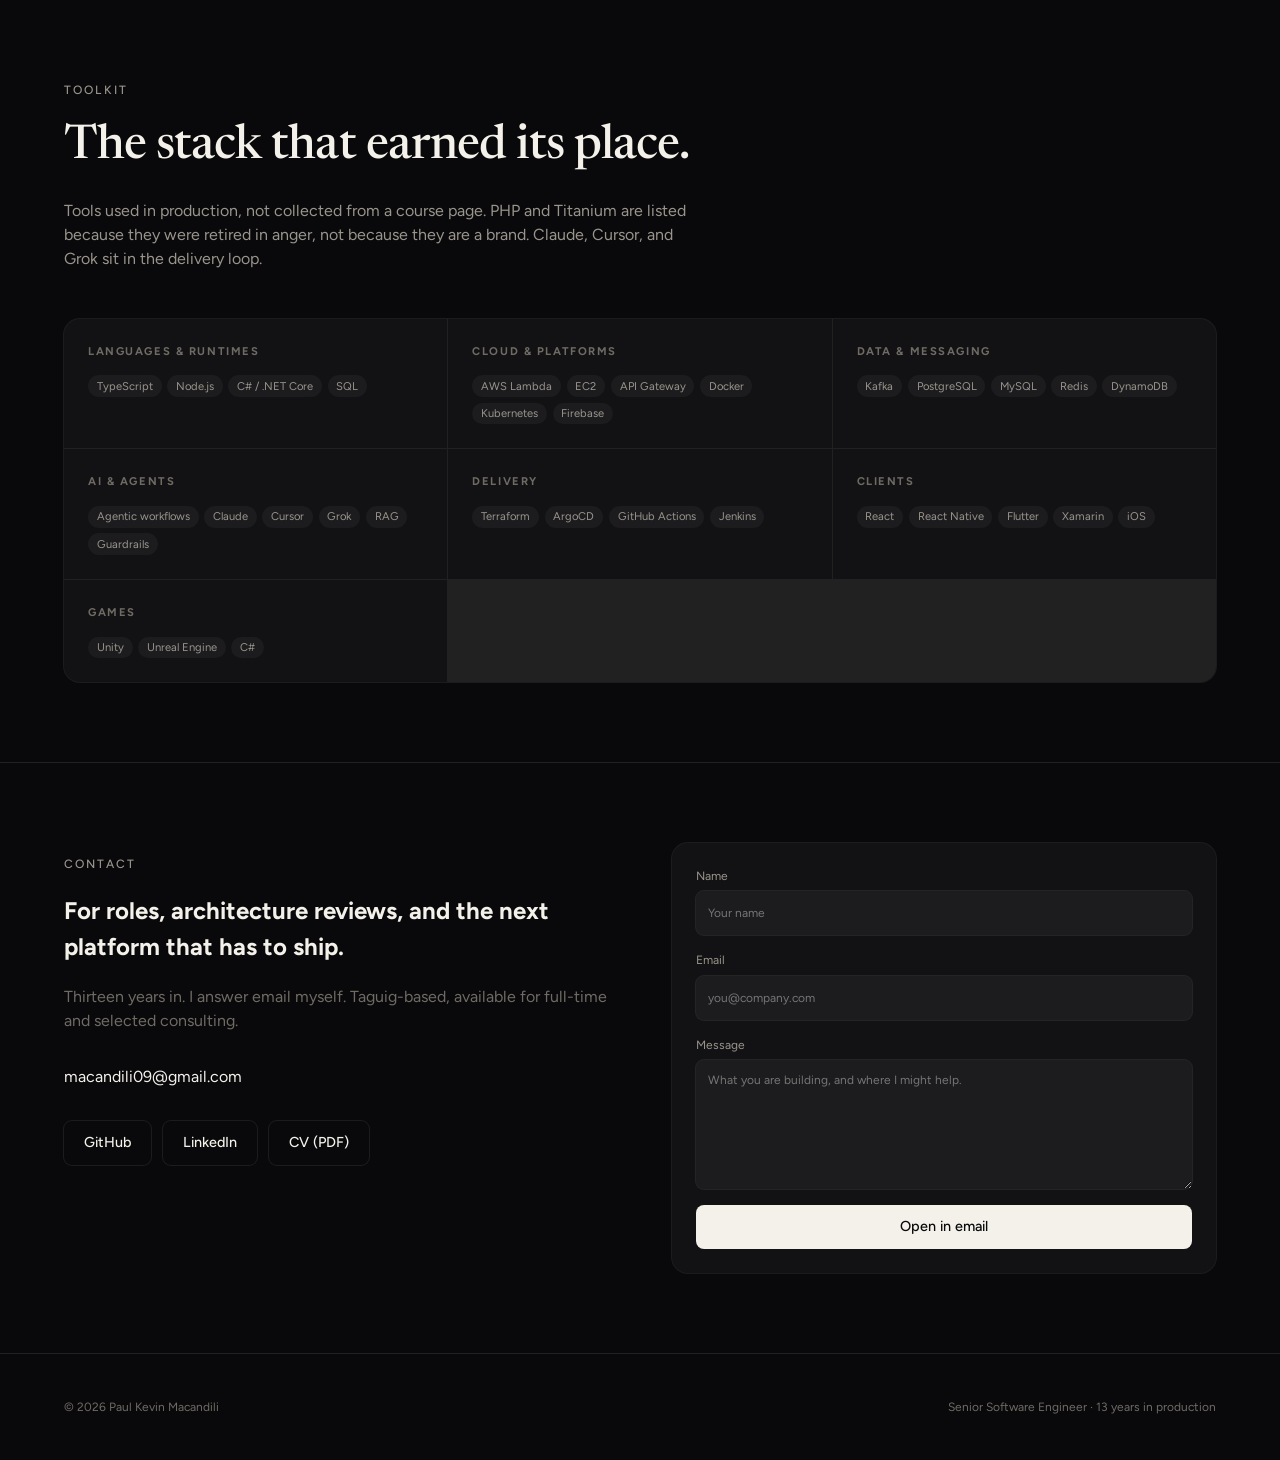
==== commit 69659f9e: "Give VEIL the same full-width card layout as Hare." ====
--- a/index.html
+++ b/index.html
@@ -13,7 +13,7 @@
   <link rel="preconnect" href="https://fonts.googleapis.com" />
   <link rel="preconnect" href="https://fonts.gstatic.com" crossorigin />
   <link href="https://fonts.googleapis.com/css2?family=Figtree:ital,wght@0,400;0,500;0,600;0,700;1,400&family=IBM+Plex+Mono:wght@400;500&family=Newsreader:ital,opsz,wght@0,6..72,400;0,6..72,500;0,6..72,600;1,6..72,400&display=swap" rel="stylesheet" />
-  <link rel="stylesheet" href="css/pkm.css?v=20260912c" />
+  <link rel="stylesheet" href="css/pkm.css?v=20260912d" />
 </head>
 <body>
   <a class="skip" href="#main">Skip to content</a>
@@ -280,10 +280,10 @@
           <h2>Tools I publish because I needed them first.</h2>
           <p>MIT-licensed, reviewed on GitHub, built to be self-hosted. Not a graveyard of tutorial repos.</p>
         </header>
-        <ul class="work">
-          <li>
-            <article class="card">
-              <div class="visual" style="padding:0;min-height:14rem"><img src="images/hare.jpg" alt="Hare inbox of watched pull requests" /></div>
+        <ul class="work stack-cards">
+          <li>
+            <article class="card">
+              <div class="visual"><img src="images/hare.jpg" alt="Hare inbox of watched pull requests" /></div>
               <div class="card-body">
                 <div>
                   <p class="kicker">Open source / 2026 · MIT</p>
@@ -297,7 +297,7 @@
           </li>
           <li>
             <article class="card">
-              <div class="visual" style="padding:0;min-height:11rem"><img src="images/veil.jpg" alt="VEIL icon" /></div>
+              <div class="visual"><img src="images/veil.jpg" alt="VEIL icon" /></div>
               <div class="card-body">
                 <div>
                   <p class="kicker">Open source / 2026 · MIT</p>
--- a/css/pkm.css
+++ b/css/pkm.css
@@ -59,6 +59,10 @@
 .work li:first-child { grid-column: 1 / -1; }
 .card { display: flex; flex-direction: column; overflow: hidden; background: var(--surface); border-radius: 16px; box-shadow: var(--shadow); color: inherit; text-align: left; border: 0; width: 100%; min-width: 0; }
 .work li:first-child .card { display: grid; grid-template-columns: 1fr 1fr; }
+.work.stack-cards { grid-template-columns: 1fr; }
+.work.stack-cards li { grid-column: 1 / -1; }
+.work.stack-cards .card { display: grid; grid-template-columns: 1fr 1fr; align-items: stretch; }
+.work.stack-cards .visual { min-height: 14rem; padding: 0; }
 .visual { min-height: 11rem; background: var(--elevated); overflow: hidden; position: relative; display: flex; flex-direction: column; justify-content: flex-end; padding: 1.5rem; }
 .visual img { position: absolute; inset: 0; width: 100%; height: 100%; object-fit: cover; object-position: top; padding: 0; }
 .kind { font-family: var(--font-display); font-size: clamp(1.75rem, 4vw, 3.5rem); color: color-mix(in oklab, var(--fg) 10%, transparent); line-height: 1; word-break: break-word; }
@@ -97,7 +101,7 @@
 @media (max-width: 860px) {
   .nav-links { display: none; }
   .menu-btn { display: grid; place-items: center; }
-  .hero-grid, .work, .work li:first-child .card, .timeline li, .split, .split-3, .stack, .contact { grid-template-columns: 1fr; }
+  .hero-grid, .work, .work li:first-child .card, .work.stack-cards .card, .timeline li, .split, .split-3, .stack, .contact { grid-template-columns: 1fr; }
   .metrics { grid-template-columns: 1fr; }
   .hero { padding: 3.5rem 0 2.5rem; }
   section { padding: 3.5rem 0; }
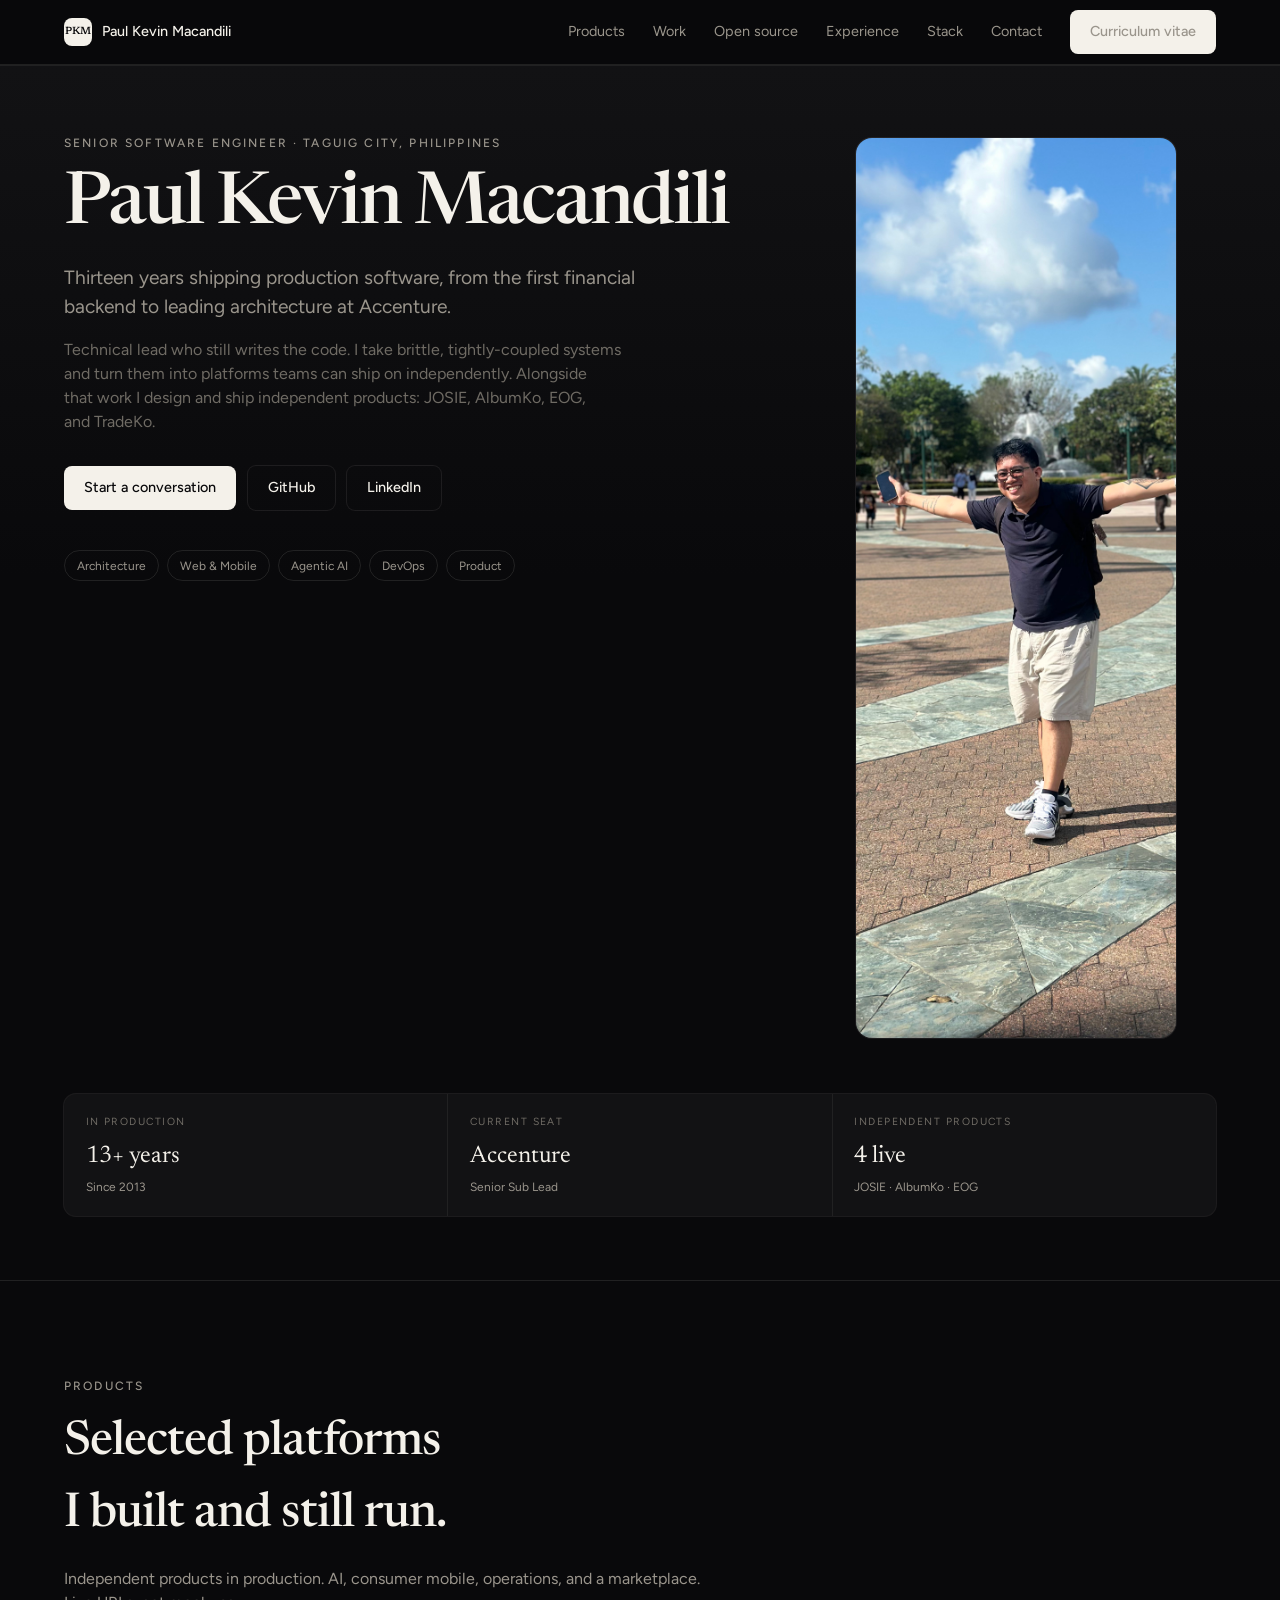
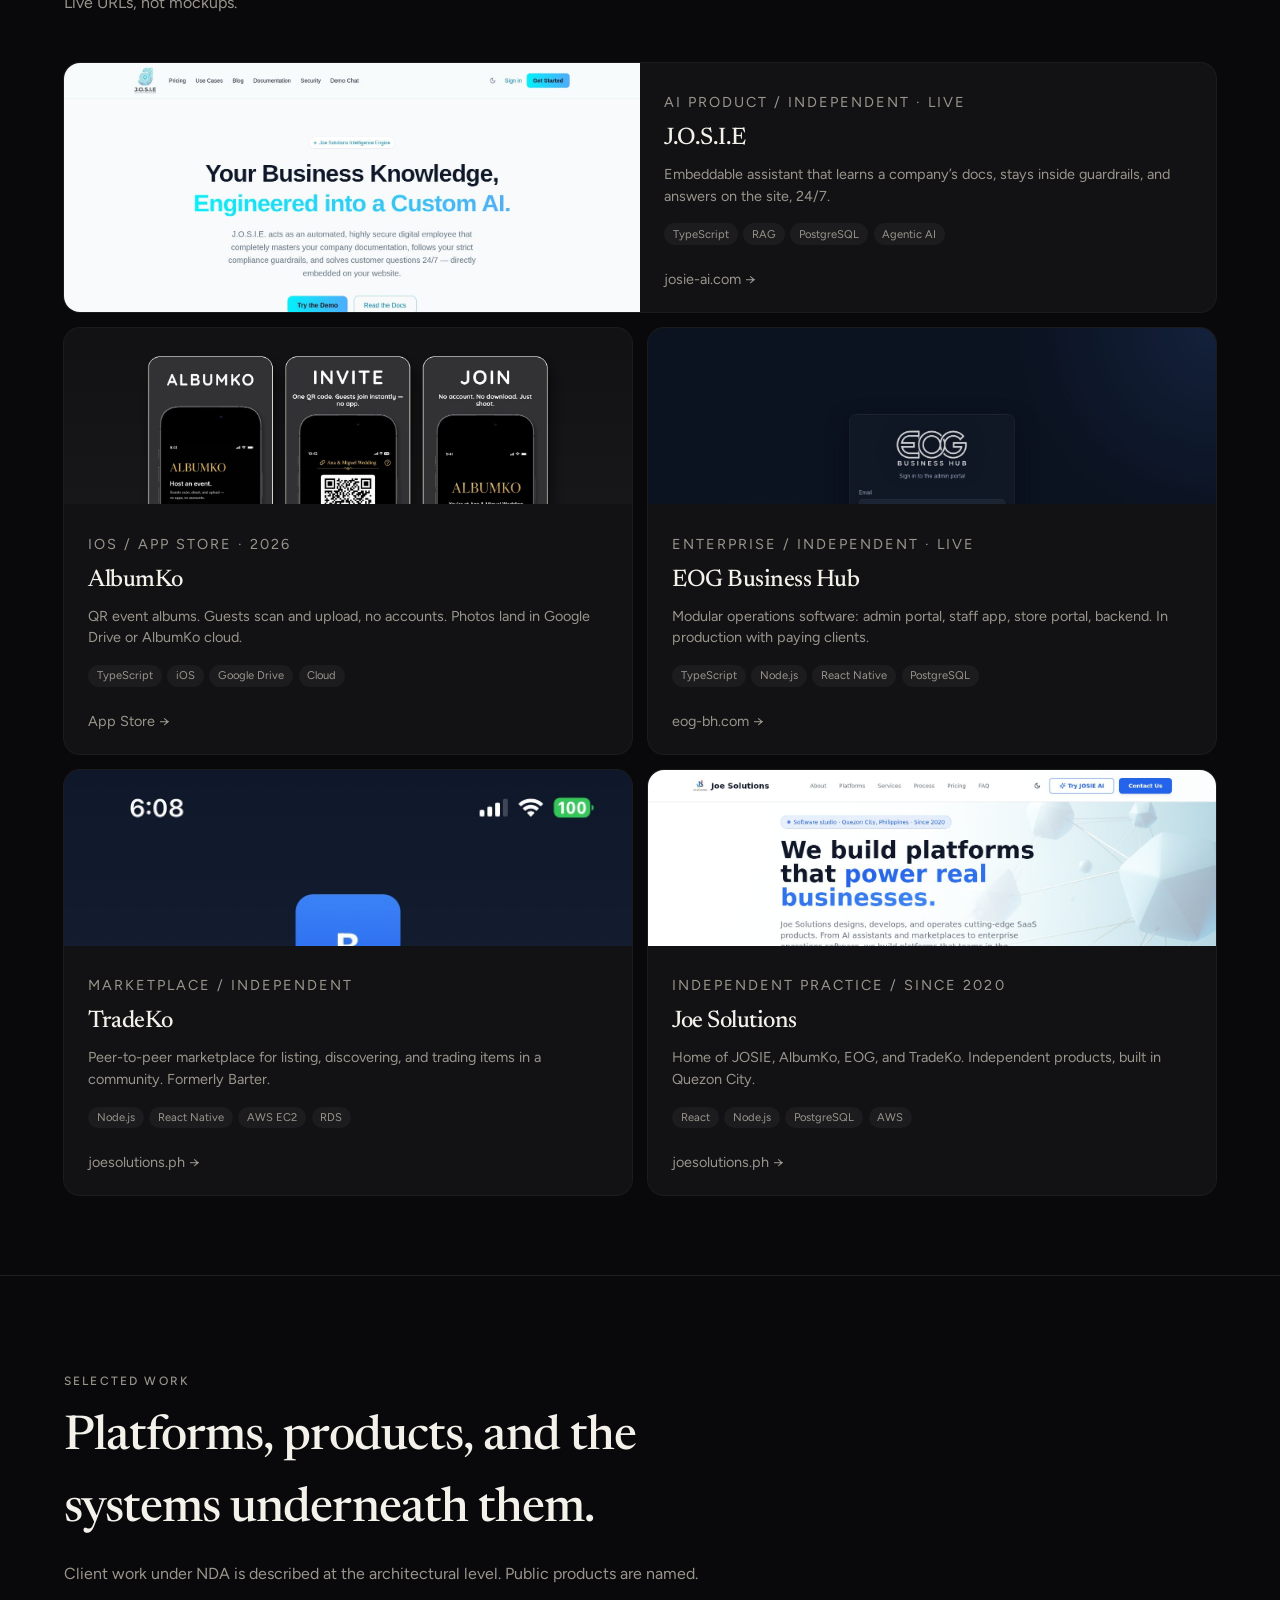
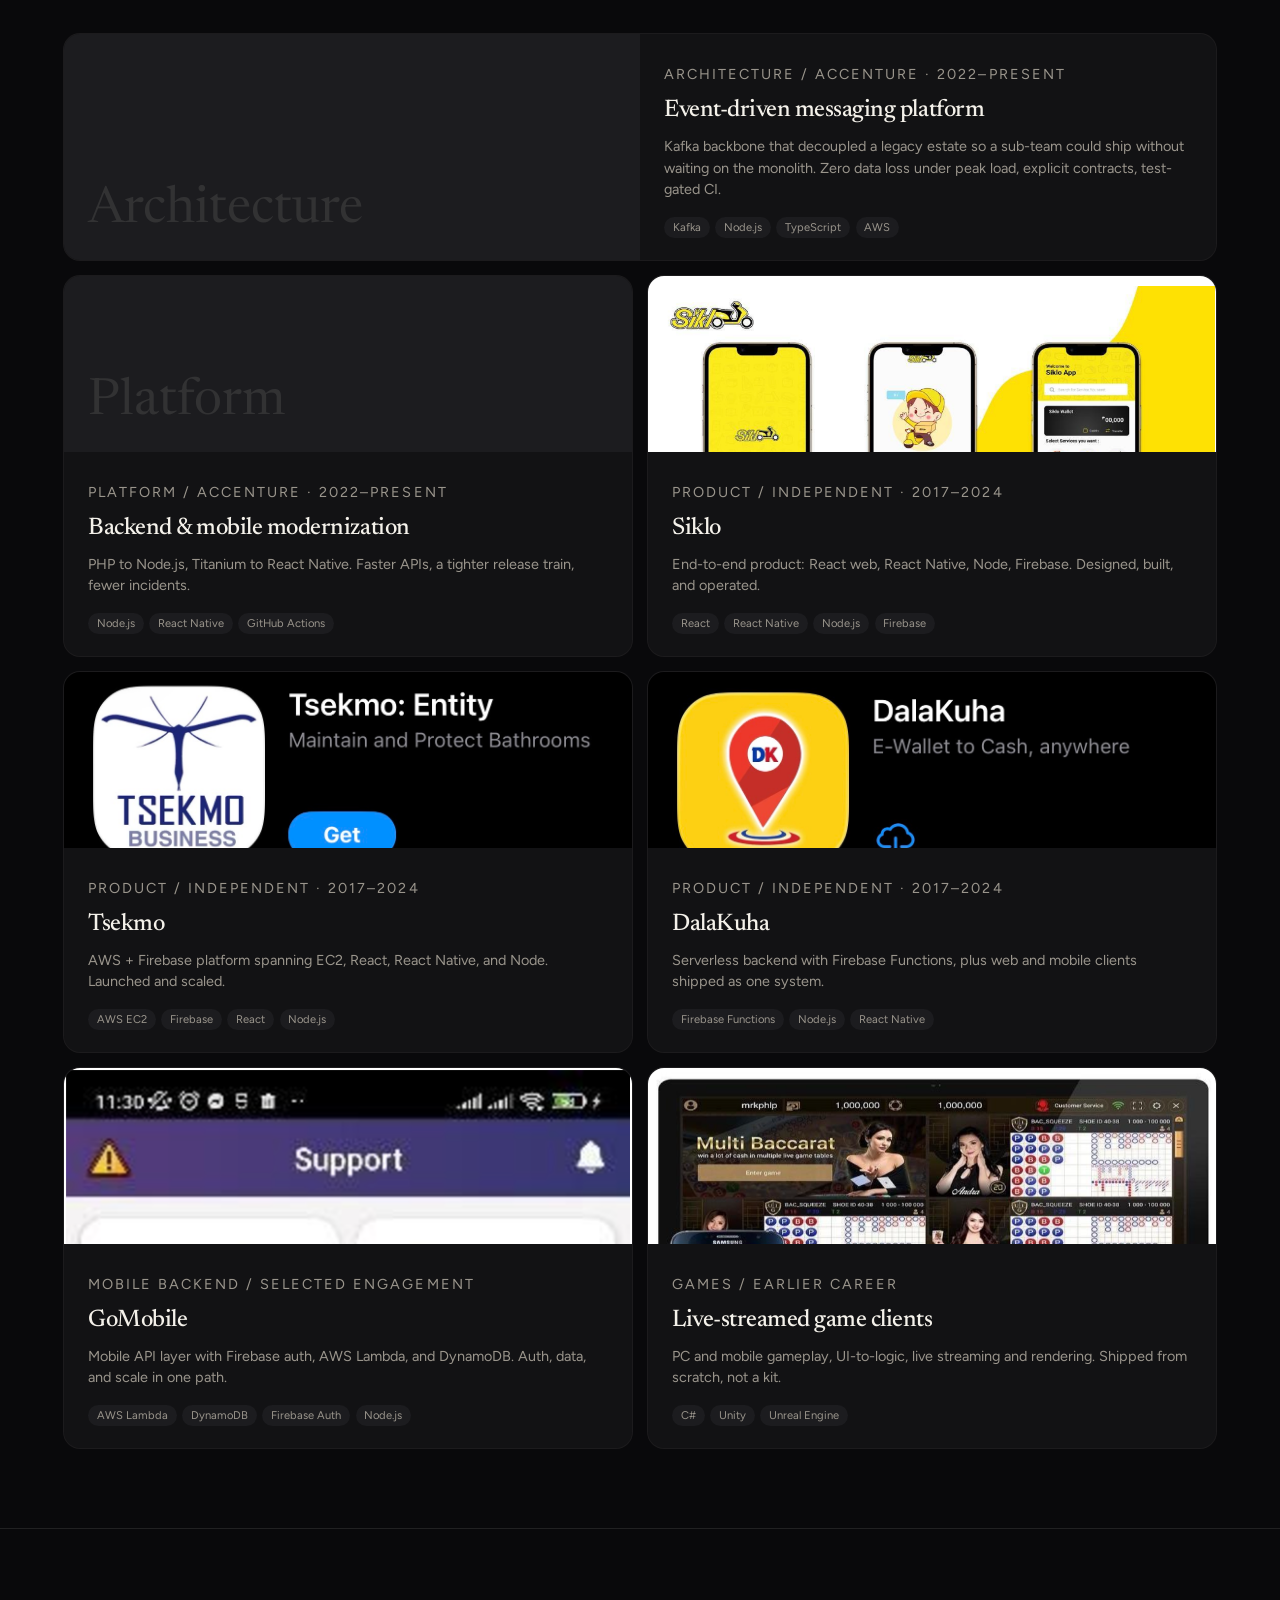
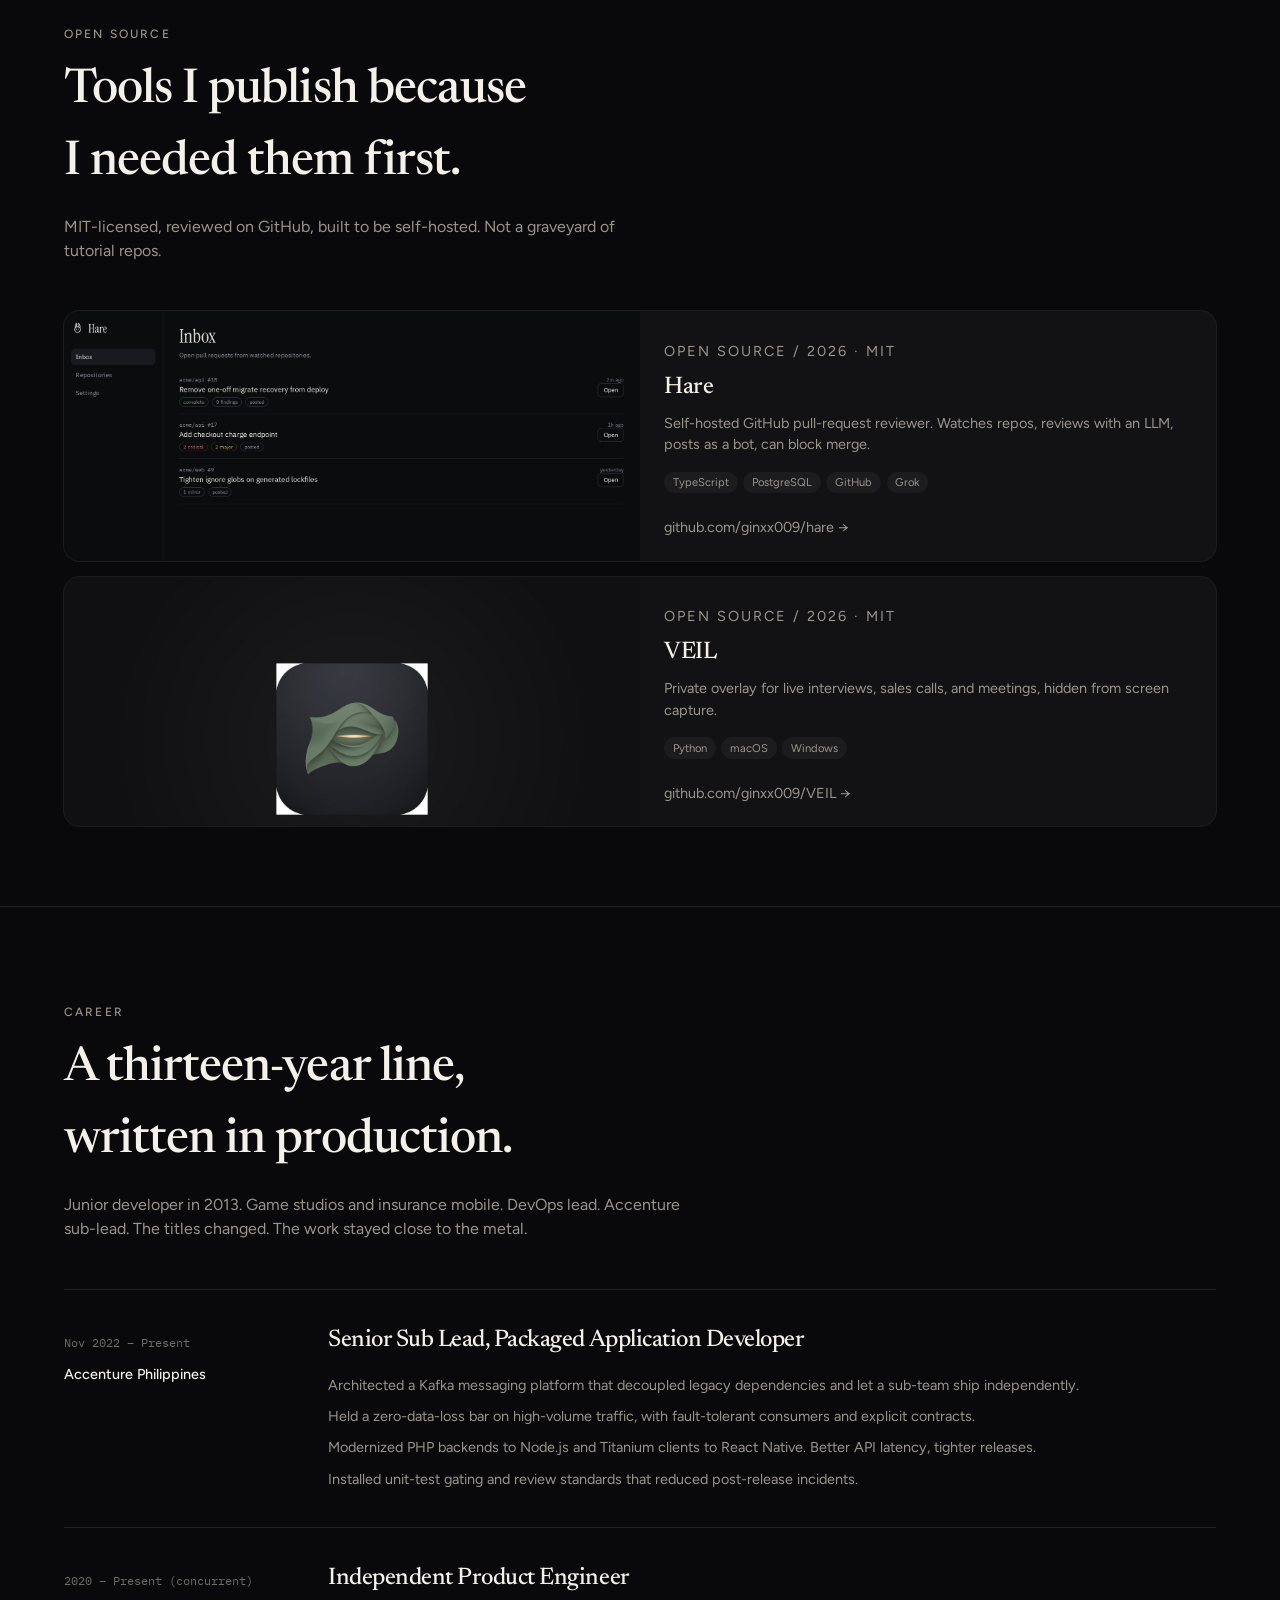
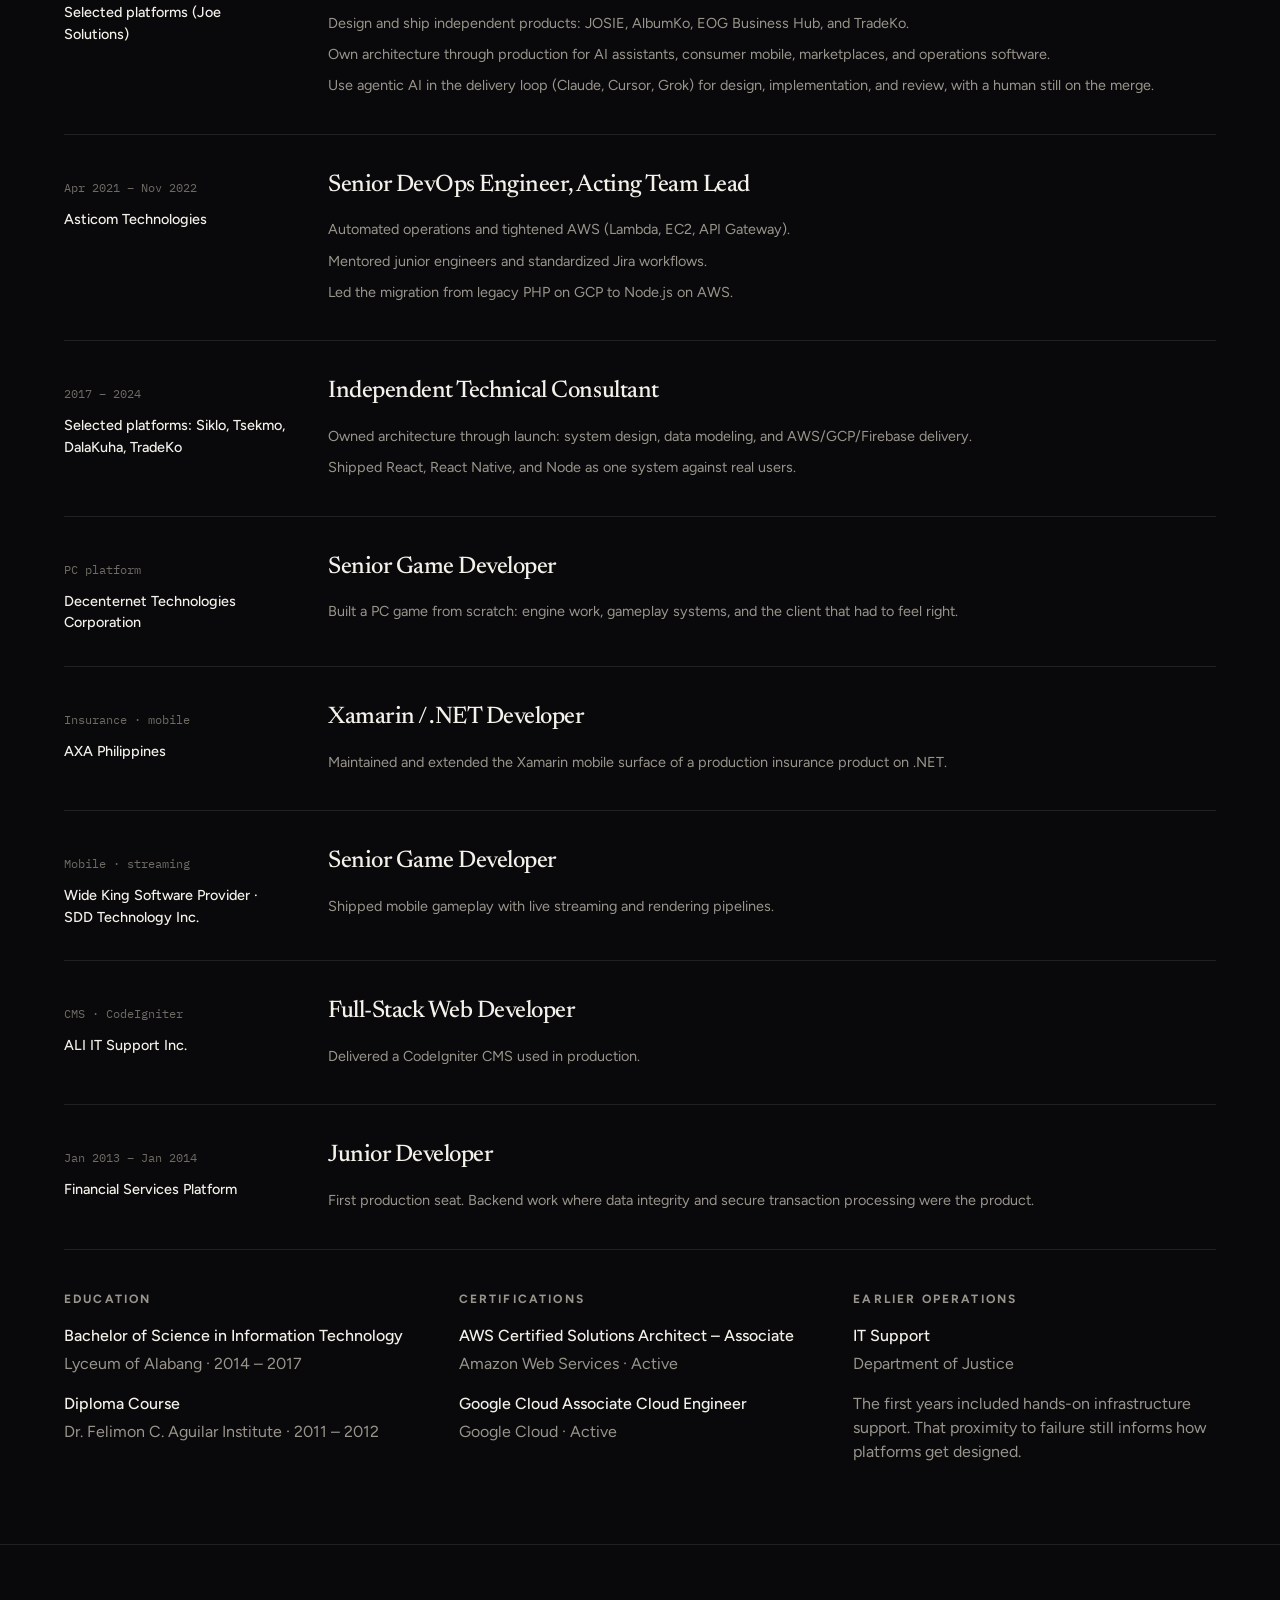
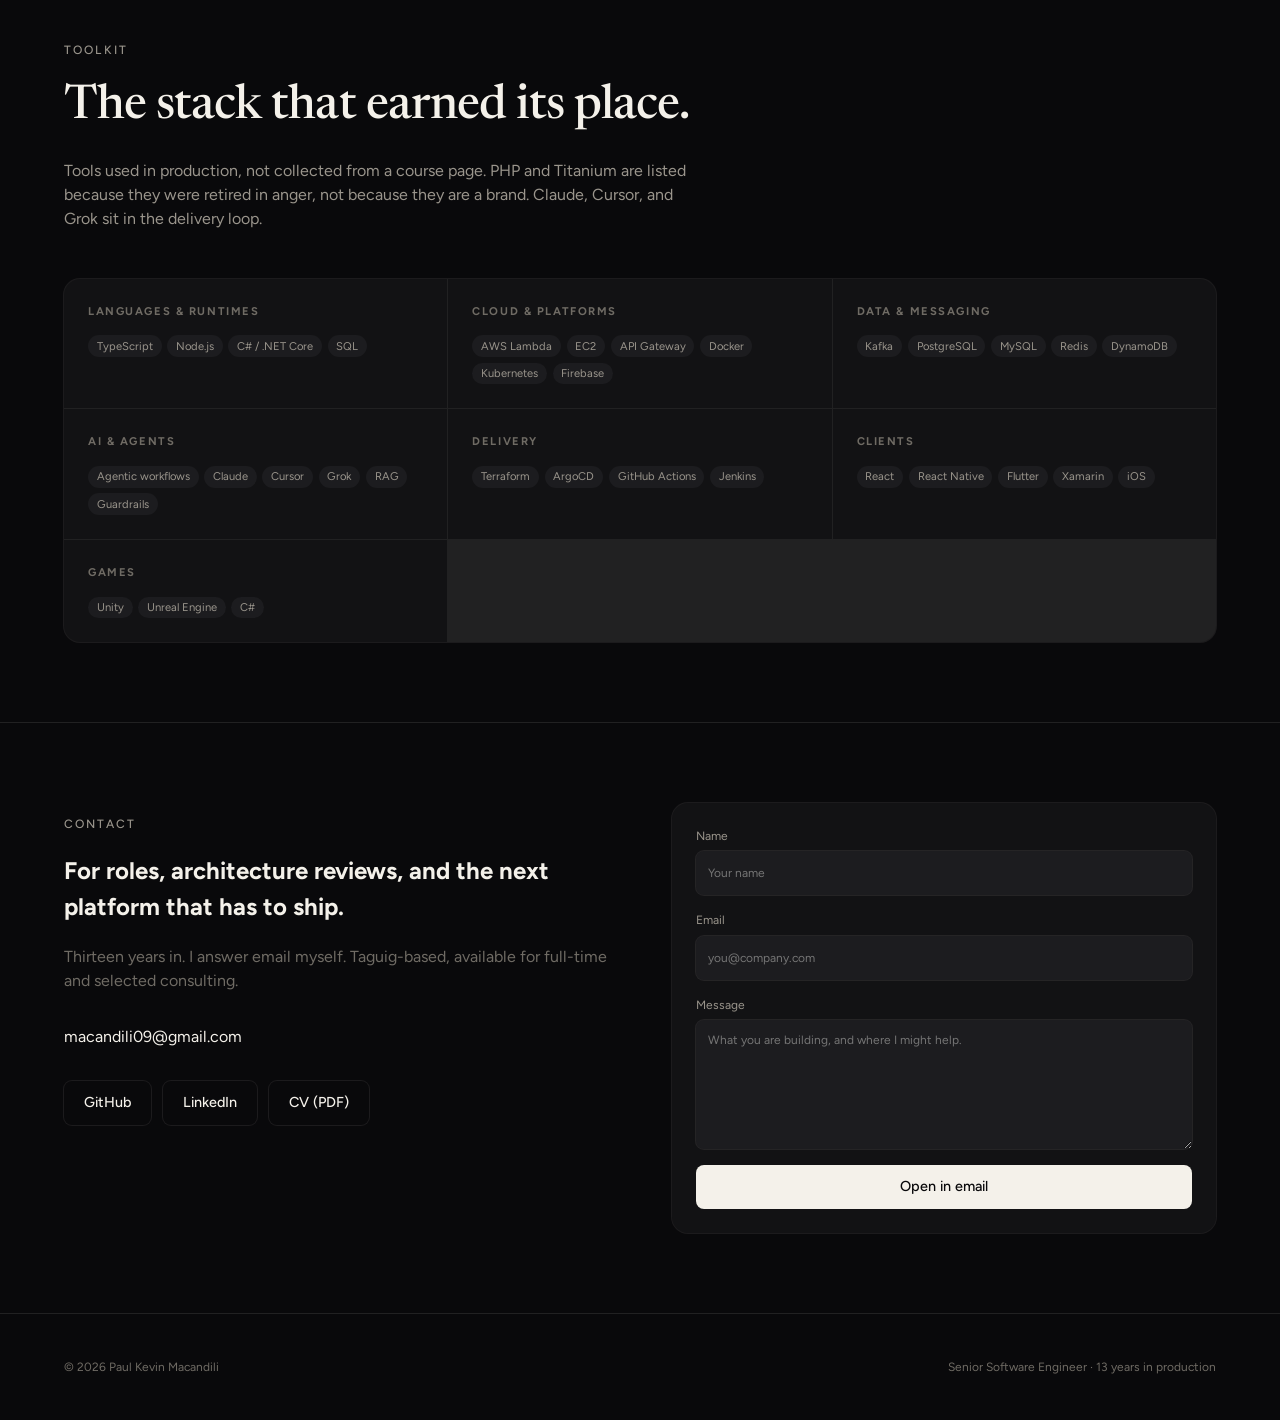
==== commit 34341af6: "Fix desktop hero: top-align copy, cap the portrait, kill the empty left void." ====
--- a/index.html
+++ b/index.html
@@ -13,7 +13,7 @@
   <link rel="preconnect" href="https://fonts.googleapis.com" />
   <link rel="preconnect" href="https://fonts.gstatic.com" crossorigin />
   <link href="https://fonts.googleapis.com/css2?family=Figtree:ital,wght@0,400;0,500;0,600;0,700;1,400&family=IBM+Plex+Mono:wght@400;500&family=Newsreader:ital,opsz,wght@0,6..72,400;0,6..72,500;0,6..72,600;1,6..72,400&display=swap" rel="stylesheet" />
-  <link rel="stylesheet" href="css/pkm.css?v=20260912d" />
+  <link rel="stylesheet" href="css/pkm.css?v=20260912e" />
 </head>
 <body>
   <a class="skip" href="#main">Skip to content</a>
--- a/css/pkm.css
+++ b/css/pkm.css
@@ -34,17 +34,17 @@
 .btn-ghost { background: transparent; color: var(--fg); box-shadow: var(--shadow); }
 .btn-ghost:hover { box-shadow: var(--shadow-hover); }
 .menu-btn { display: none; width: 2.75rem; height: 2.75rem; background: transparent; color: var(--fg); box-shadow: var(--shadow); border-radius: 8px; border: 0; }
-.hero { position: relative; padding: 5rem 0 4rem; }
+.hero { position: relative; padding: 3.5rem 0 3rem; }
 .hero::before { content: ""; position: absolute; inset: 0; background: linear-gradient(180deg, var(--surface) 0%, var(--bg) 42%); pointer-events: none; }
-.hero-grid { position: relative; display: grid; gap: 2.5rem; grid-template-columns: minmax(0, 1.15fr) minmax(18rem, 0.75fr); align-items: end; }
+.hero-grid { position: relative; display: grid; gap: 3rem; grid-template-columns: minmax(0, 1.2fr) minmax(16rem, 20rem); align-items: start; }
 .eyebrow { font-size: 0.75rem; font-weight: 500; letter-spacing: 0.18em; text-transform: uppercase; color: var(--muted); }
-h1 { font-family: var(--font-display); font-weight: 500; font-size: clamp(2.5rem, 7.5vw, 5.25rem); line-height: 0.95; letter-spacing: -0.03em; margin: 1.25rem 0 0; text-wrap: balance; }
+h1 { font-family: var(--font-display); font-weight: 500; font-size: clamp(2.5rem, 6vw, 4.5rem); line-height: 0.95; letter-spacing: -0.03em; margin: 1.25rem 0 0; text-wrap: balance; }
 .lede { max-width: 36rem; font-size: 1.2rem; color: var(--muted); margin: 1.5rem 0 0; text-wrap: pretty; }
 .body { max-width: 36rem; color: var(--subtle); margin: 1rem 0 0; text-wrap: pretty; }
 .actions { display: flex; flex-wrap: wrap; gap: 0.75rem; margin-top: 2rem; }
 .chips { display: flex; flex-wrap: wrap; gap: 0.5rem; margin: 2.5rem 0 0; padding: 0; list-style: none; }
 .chips li { border: 1px solid var(--border); border-radius: 999px; padding: 0.35rem 0.75rem; font-size: 0.75rem; color: var(--muted); }
-.photo { overflow: hidden; border-radius: 16px; box-shadow: var(--shadow); background: var(--elevated); }
+.photo { overflow: hidden; border-radius: 16px; box-shadow: var(--shadow); background: var(--elevated); width: 100%; justify-self: end; }
 .photo img { width: 100%; aspect-ratio: 4/5; object-fit: cover; object-position: center 18%; }
 .metrics { position: relative; margin-top: 2.5rem; display: grid; grid-template-columns: repeat(3, 1fr); gap: 1px; background: var(--border); border-radius: 12px; overflow: hidden; box-shadow: var(--shadow); }
 .metrics div { background: var(--surface); padding: 1.25rem 1.35rem; }
@@ -102,6 +102,7 @@
   .nav-links { display: none; }
   .menu-btn { display: grid; place-items: center; }
   .hero-grid, .work, .work li:first-child .card, .work.stack-cards .card, .timeline li, .split, .split-3, .stack, .contact { grid-template-columns: 1fr; }
+  .photo { justify-self: center; max-width: 22rem; }
   .metrics { grid-template-columns: 1fr; }
   .hero { padding: 3.5rem 0 2.5rem; }
   section { padding: 3.5rem 0; }
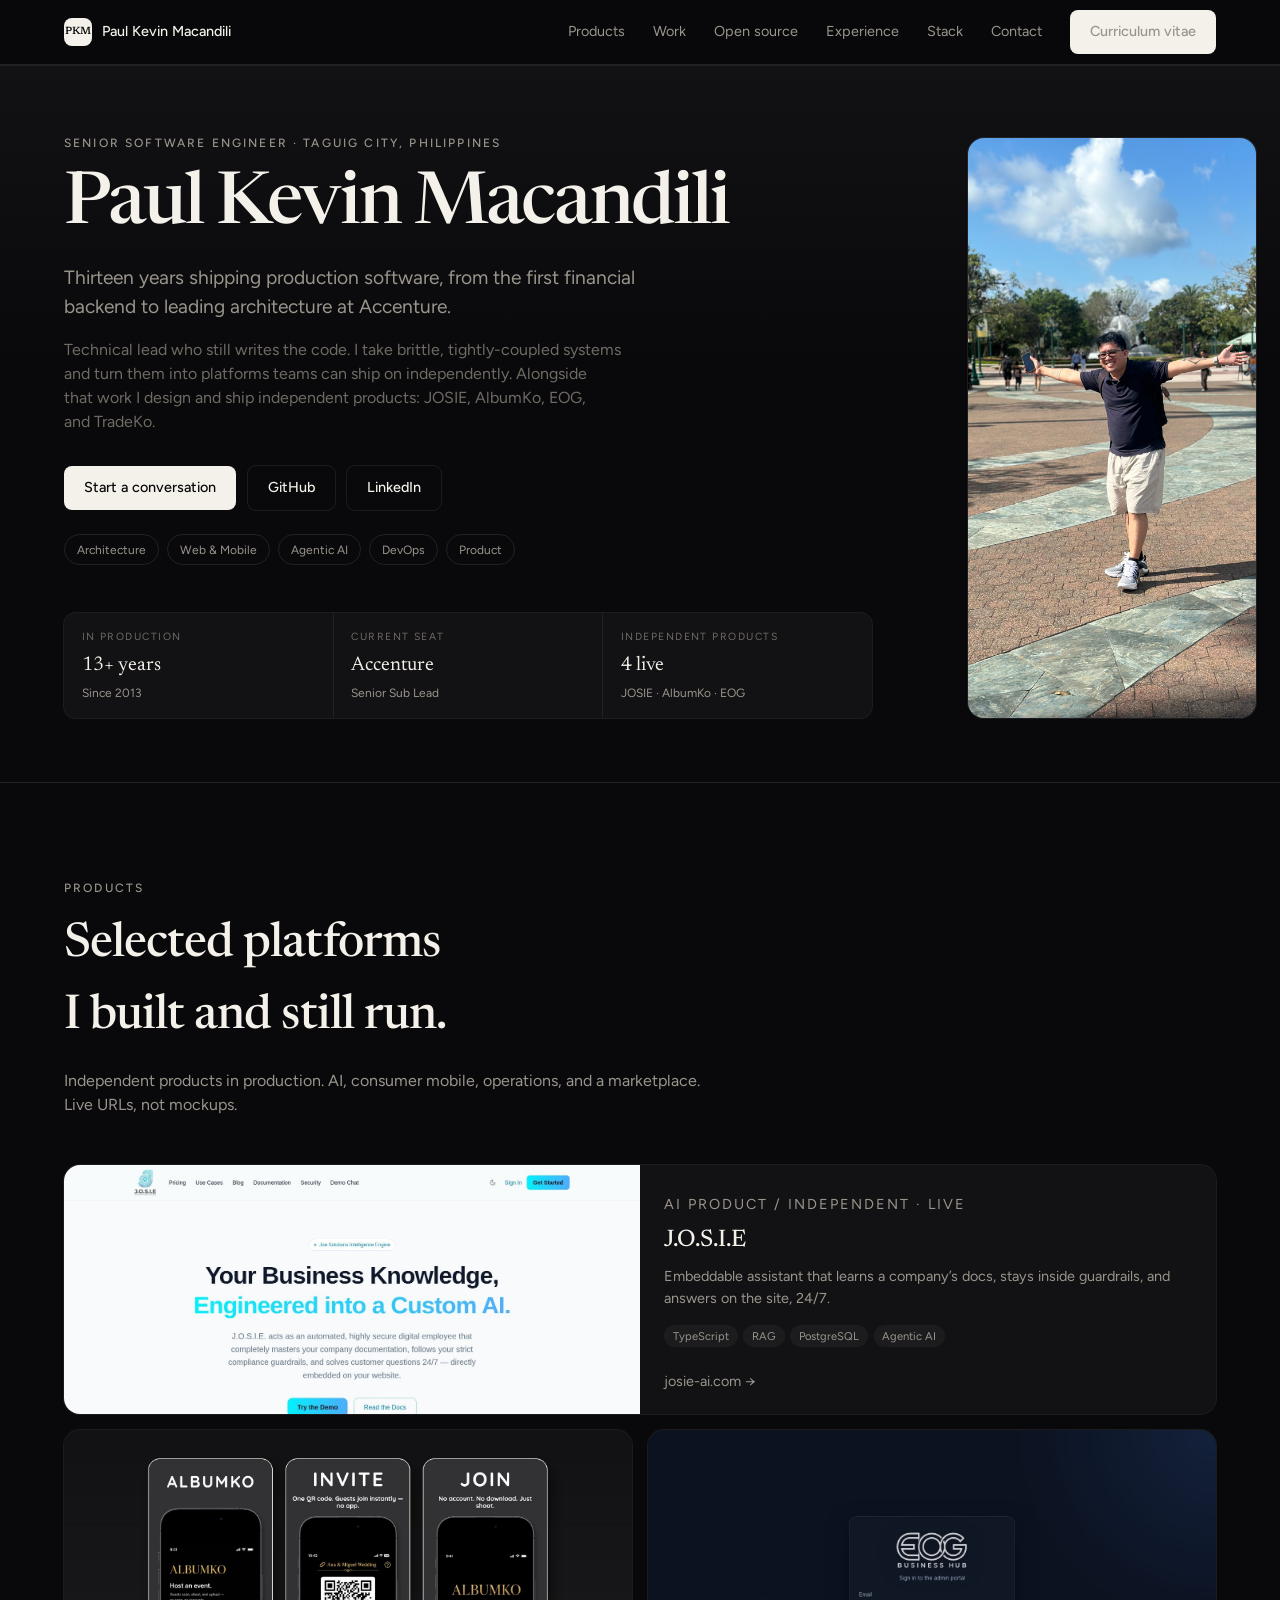
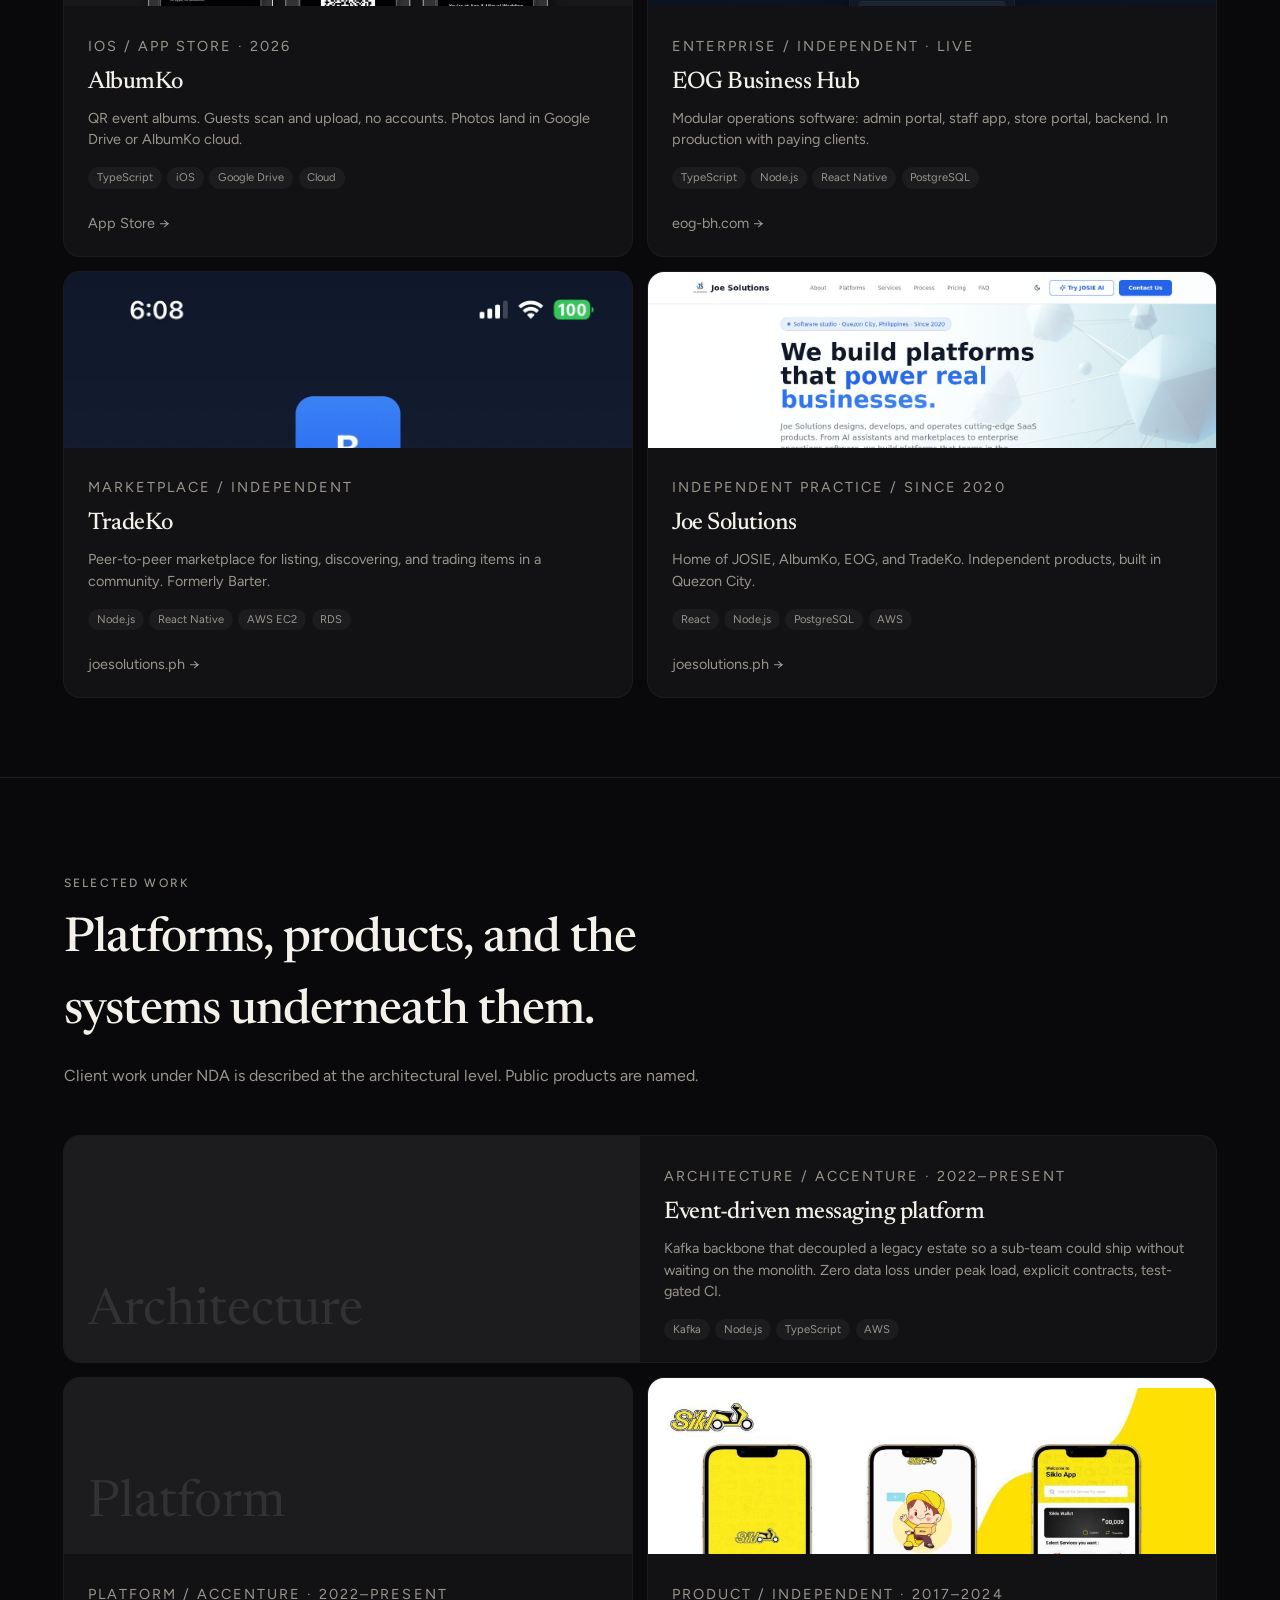
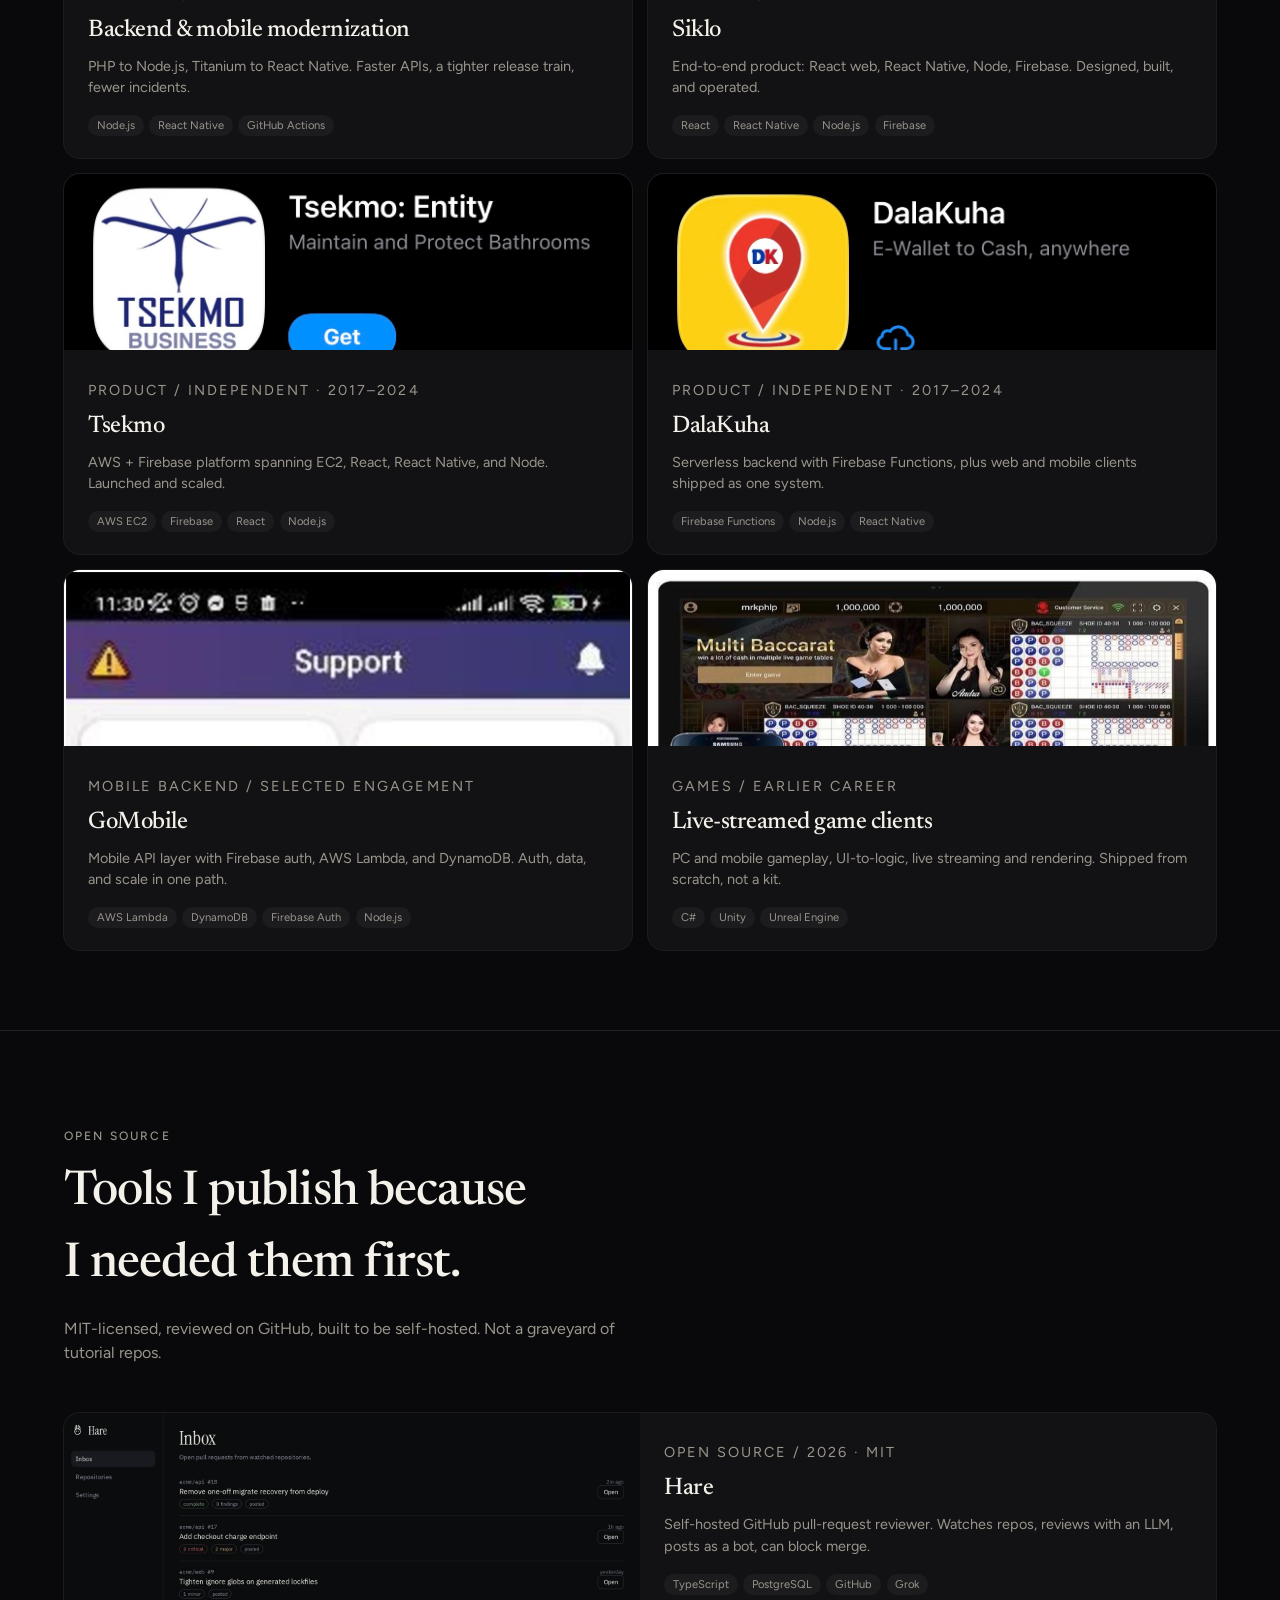
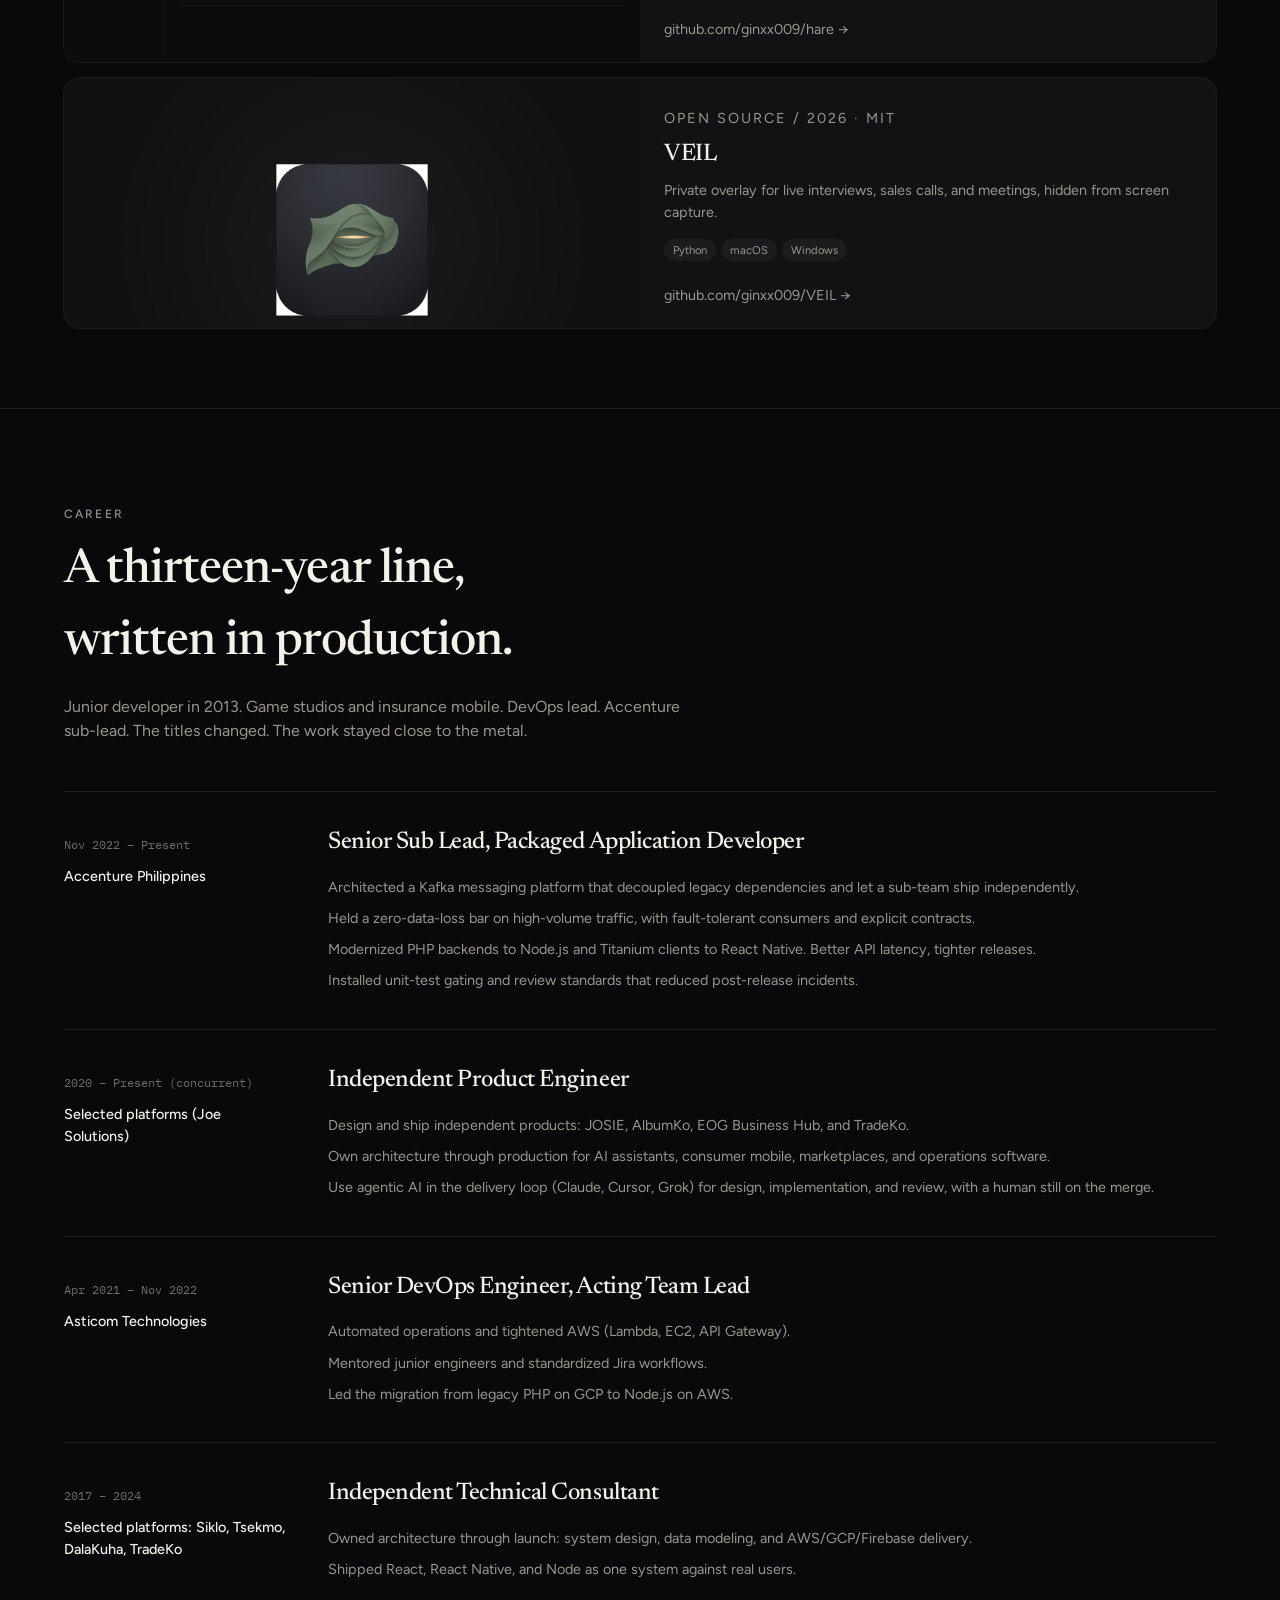
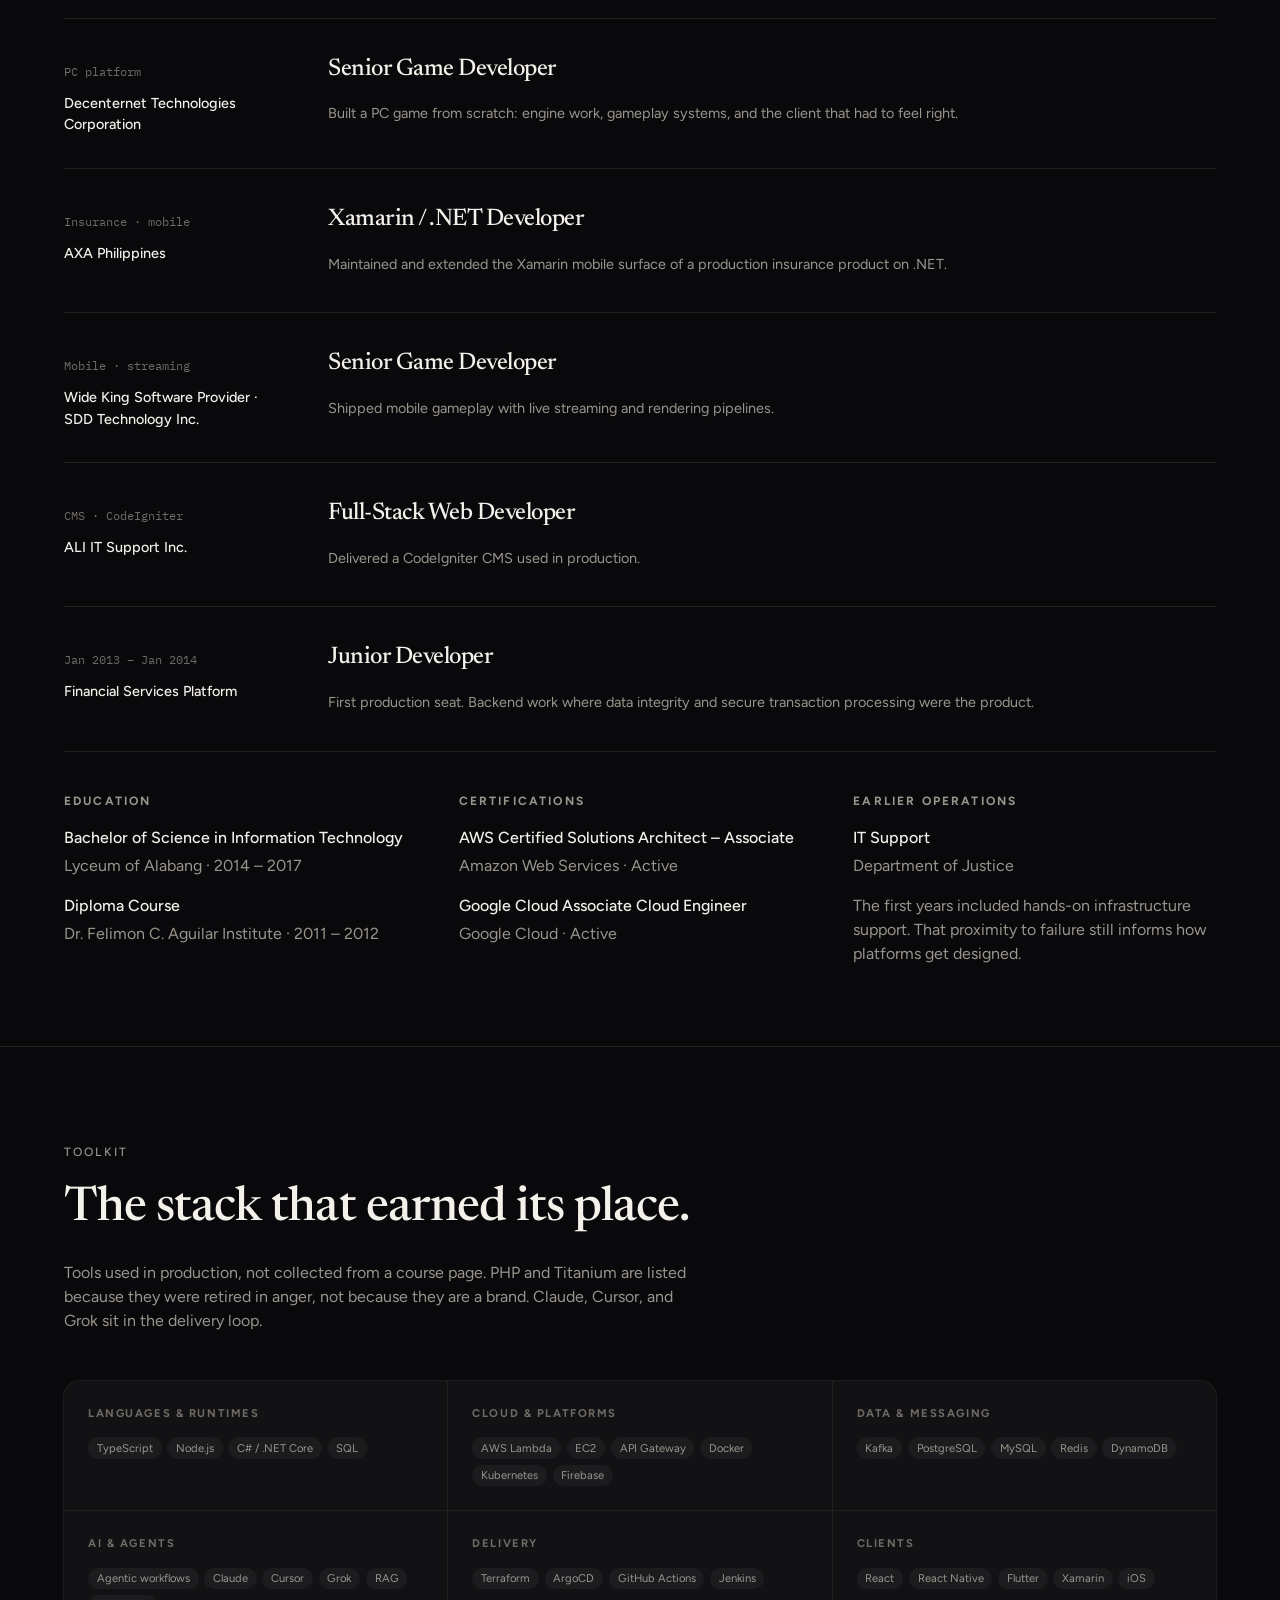
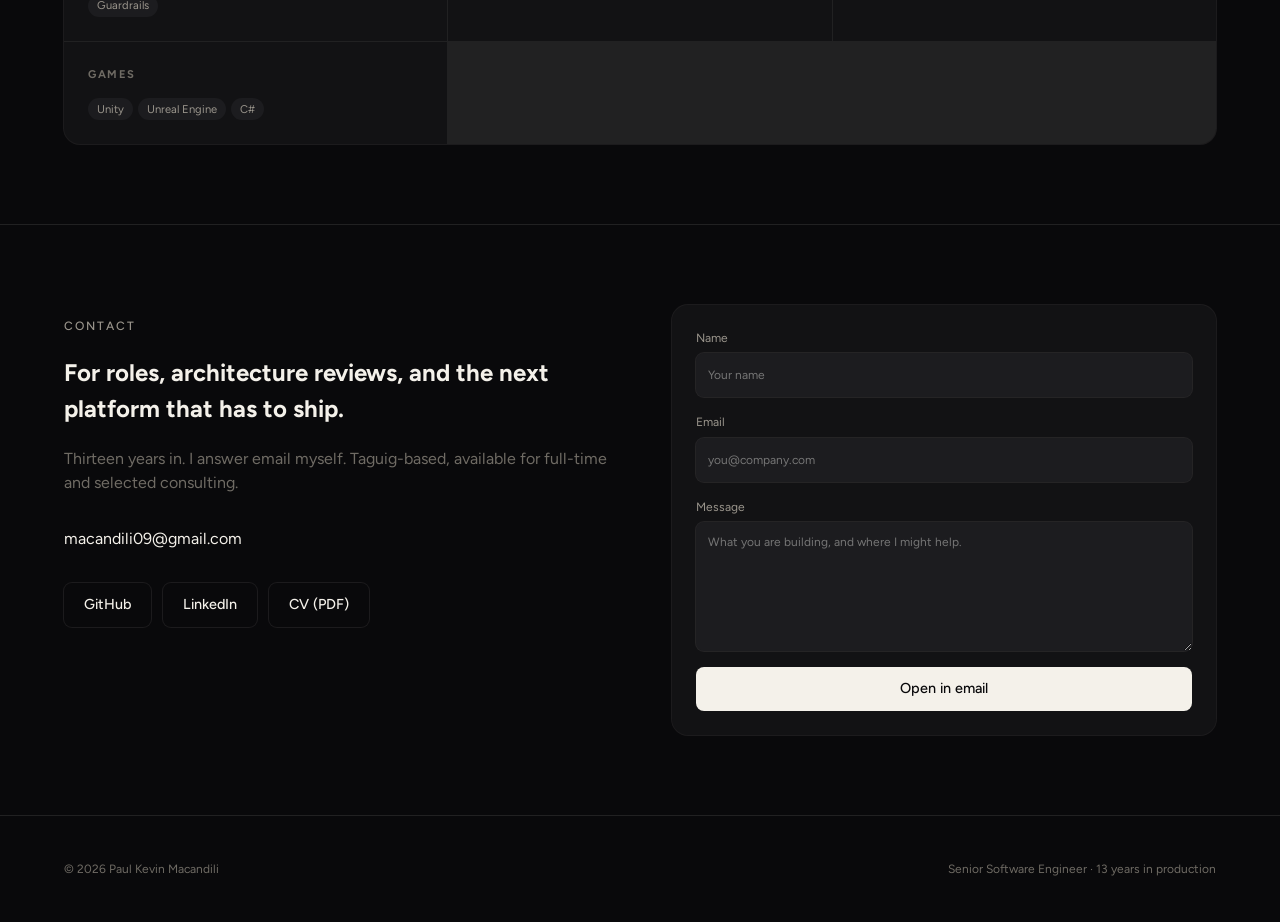
==== commit 7ea02dae: "Move hero metrics under the badges and crop the portrait to match." ====
--- a/index.html
+++ b/index.html
@@ -13,7 +13,7 @@
   <link rel="preconnect" href="https://fonts.googleapis.com" />
   <link rel="preconnect" href="https://fonts.gstatic.com" crossorigin />
   <link href="https://fonts.googleapis.com/css2?family=Figtree:ital,wght@0,400;0,500;0,600;0,700;1,400&family=IBM+Plex+Mono:wght@400;500&family=Newsreader:ital,opsz,wght@0,6..72,400;0,6..72,500;0,6..72,600;1,6..72,400&display=swap" rel="stylesheet" />
-  <link rel="stylesheet" href="css/pkm.css?v=20260912e" />
+  <link rel="stylesheet" href="css/pkm.css?v=20260912f" />
 </head>
 <body>
   <a class="skip" href="#main">Skip to content</a>
@@ -46,7 +46,7 @@
     <section class="hero" id="top">
       <div class="wrap">
         <div class="hero-grid">
-          <div>
+          <div class="hero-copy">
             <p class="eyebrow">Senior Software Engineer · Taguig City, Philippines</p>
             <h1>Paul Kevin Macandili</h1>
             <p class="lede">Thirteen years shipping production software, from the first financial backend to leading architecture at Accenture.</p>
@@ -67,24 +67,24 @@
           <figure class="photo">
             <img src="images/profile.jpg" alt="Paul Kevin Macandili, Senior Software Engineer" width="675" height="900" />
           </figure>
+          <dl class="metrics">
+            <div>
+              <dt>In production</dt>
+              <dd>13+ years</dd>
+              <dd class="note">Since 2013</dd>
+            </div>
+            <div>
+              <dt>Current seat</dt>
+              <dd>Accenture</dd>
+              <dd class="note">Senior Sub Lead</dd>
+            </div>
+            <div>
+              <dt>Independent products</dt>
+              <dd>4 live</dd>
+              <dd class="note">JOSIE · AlbumKo · EOG</dd>
+            </div>
+          </dl>
         </div>
-        <dl class="metrics">
-          <div>
-            <dt>In production</dt>
-            <dd>13+ years</dd>
-            <dd class="note">Since 2013</dd>
-          </div>
-          <div>
-            <dt>Current seat</dt>
-            <dd>Accenture</dd>
-            <dd class="note">Senior Sub Lead</dd>
-          </div>
-          <div>
-            <dt>Independent products</dt>
-            <dd>4 live</dd>
-            <dd class="note">JOSIE · AlbumKo · EOG</dd>
-          </div>
-        </dl>
       </div>
     </section>
 
--- a/css/pkm.css
+++ b/css/pkm.css
@@ -36,21 +36,22 @@
 .menu-btn { display: none; width: 2.75rem; height: 2.75rem; background: transparent; color: var(--fg); box-shadow: var(--shadow); border-radius: 8px; border: 0; }
 .hero { position: relative; padding: 3.5rem 0 3rem; }
 .hero::before { content: ""; position: absolute; inset: 0; background: linear-gradient(180deg, var(--surface) 0%, var(--bg) 42%); pointer-events: none; }
-.hero-grid { position: relative; display: grid; gap: 3rem; grid-template-columns: minmax(0, 1.2fr) minmax(16rem, 20rem); align-items: start; }
+.hero-grid { position: relative; display: grid; gap: 2rem 3.5rem; grid-template-columns: minmax(0, 1fr) minmax(16rem, 18rem); grid-template-rows: auto auto; align-items: stretch; }
+.hero-copy { min-width: 0; }
 .eyebrow { font-size: 0.75rem; font-weight: 500; letter-spacing: 0.18em; text-transform: uppercase; color: var(--muted); }
 h1 { font-family: var(--font-display); font-weight: 500; font-size: clamp(2.5rem, 6vw, 4.5rem); line-height: 0.95; letter-spacing: -0.03em; margin: 1.25rem 0 0; text-wrap: balance; }
 .lede { max-width: 36rem; font-size: 1.2rem; color: var(--muted); margin: 1.5rem 0 0; text-wrap: pretty; }
 .body { max-width: 36rem; color: var(--subtle); margin: 1rem 0 0; text-wrap: pretty; }
 .actions { display: flex; flex-wrap: wrap; gap: 0.75rem; margin-top: 2rem; }
-.chips { display: flex; flex-wrap: wrap; gap: 0.5rem; margin: 2.5rem 0 0; padding: 0; list-style: none; }
+.chips { display: flex; flex-wrap: wrap; gap: 0.5rem; margin: 1.5rem 0 0; padding: 0; list-style: none; }
 .chips li { border: 1px solid var(--border); border-radius: 999px; padding: 0.35rem 0.75rem; font-size: 0.75rem; color: var(--muted); }
-.photo { overflow: hidden; border-radius: 16px; box-shadow: var(--shadow); background: var(--elevated); width: 100%; justify-self: end; }
-.photo img { width: 100%; aspect-ratio: 4/5; object-fit: cover; object-position: center 18%; }
-.metrics { position: relative; margin-top: 2.5rem; display: grid; grid-template-columns: repeat(3, 1fr); gap: 1px; background: var(--border); border-radius: 12px; overflow: hidden; box-shadow: var(--shadow); }
-.metrics div { background: var(--surface); padding: 1.25rem 1.35rem; }
+.photo { position: relative; overflow: hidden; border-radius: 16px; box-shadow: var(--shadow); background: var(--elevated); width: 100%; grid-column: 2; grid-row: 1 / span 2; min-height: 0; }
+.photo img { width: 100%; height: 100%; object-fit: cover; object-position: center 18%; position: absolute; inset: 0; }
+.metrics { position: relative; display: grid; grid-template-columns: repeat(3, 1fr); gap: 1px; background: var(--border); border-radius: 12px; overflow: hidden; box-shadow: var(--shadow); grid-column: 1; align-self: end; }
+.metrics div { background: var(--surface); padding: 1rem 1.1rem; }
 .metrics dt { font-size: 0.65rem; letter-spacing: 0.14em; text-transform: uppercase; color: var(--subtle); }
-.metrics dd { margin: 0.5rem 0 0; font-family: var(--font-display); font-size: 1.5rem; }
-.metrics .note { margin-top: 0.25rem; font-size: 0.75rem; color: var(--muted); font-family: var(--font-sans); }
+.metrics dd { margin: 0.35rem 0 0; font-family: var(--font-display); font-size: 1.25rem; }
+.metrics .note { margin-top: 0.2rem; font-size: 0.75rem; color: var(--muted); font-family: var(--font-sans); }
 section { border-top: 1px solid var(--border); padding: 5rem 0; }
 .sec-h { max-width: 40rem; }
 .sec-h h2 { font-family: var(--font-display); font-weight: 500; font-size: clamp(2rem, 4vw, 3rem); letter-spacing: -0.02em; margin: 0.75rem 0 0; text-wrap: balance; }
@@ -101,9 +102,12 @@
 @media (max-width: 860px) {
   .nav-links { display: none; }
   .menu-btn { display: grid; place-items: center; }
-  .hero-grid, .work, .work li:first-child .card, .work.stack-cards .card, .timeline li, .split, .split-3, .stack, .contact { grid-template-columns: 1fr; }
-  .photo { justify-self: center; max-width: 22rem; }
-  .metrics { grid-template-columns: 1fr; }
+  .hero-grid { grid-template-columns: 1fr; grid-template-rows: none; }
+  .work, .work li:first-child .card, .work.stack-cards .card, .timeline li, .split, .split-3, .stack, .contact { grid-template-columns: 1fr; }
+  .photo { grid-column: auto; grid-row: auto; order: 2; justify-self: center; max-width: 22rem; min-height: 22rem; }
+  .photo img { position: absolute; }
+  .metrics { grid-column: auto; order: 3; grid-template-columns: 1fr; }
+  .hero-copy { order: 1; }
   .hero { padding: 3.5rem 0 2.5rem; }
   section { padding: 3.5rem 0; }
   .mobile-nav[open] { display: flex; flex-direction: column; gap: 0.25rem; padding: 1rem 0 1.25rem; }
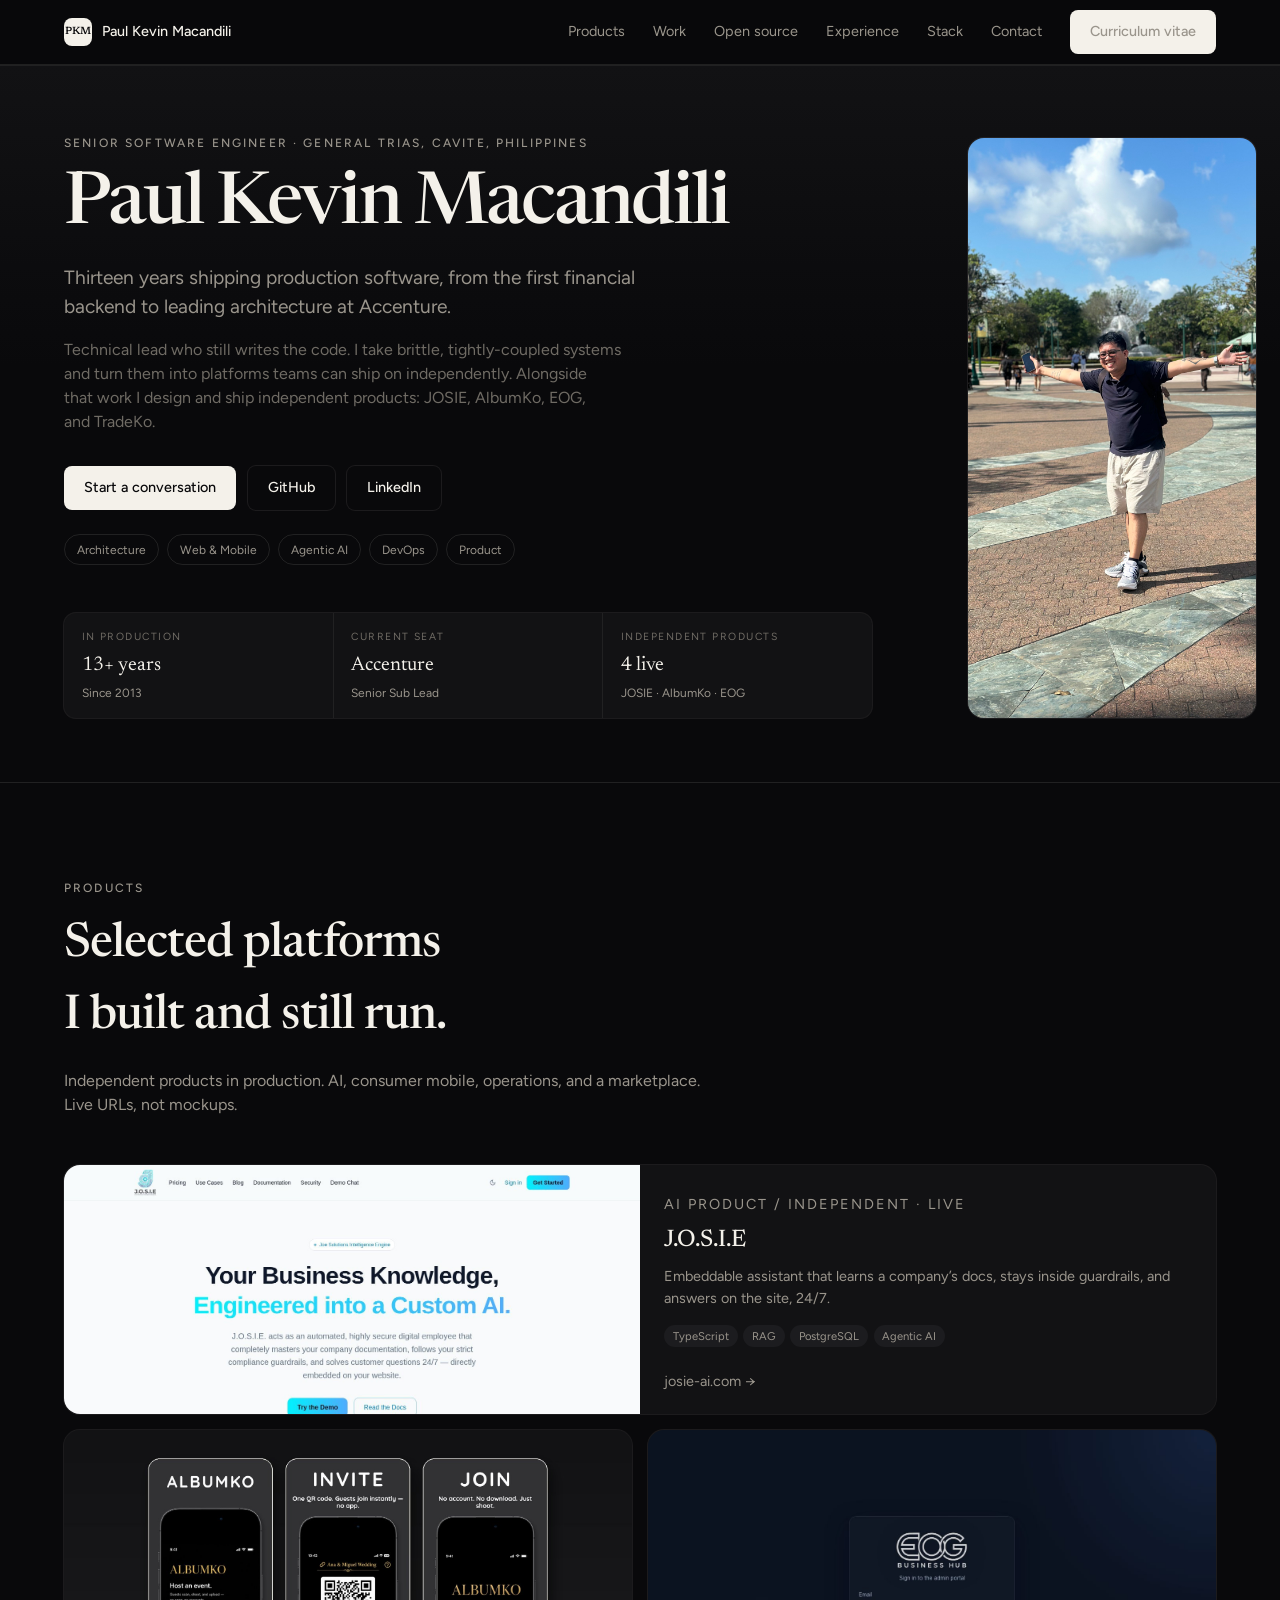
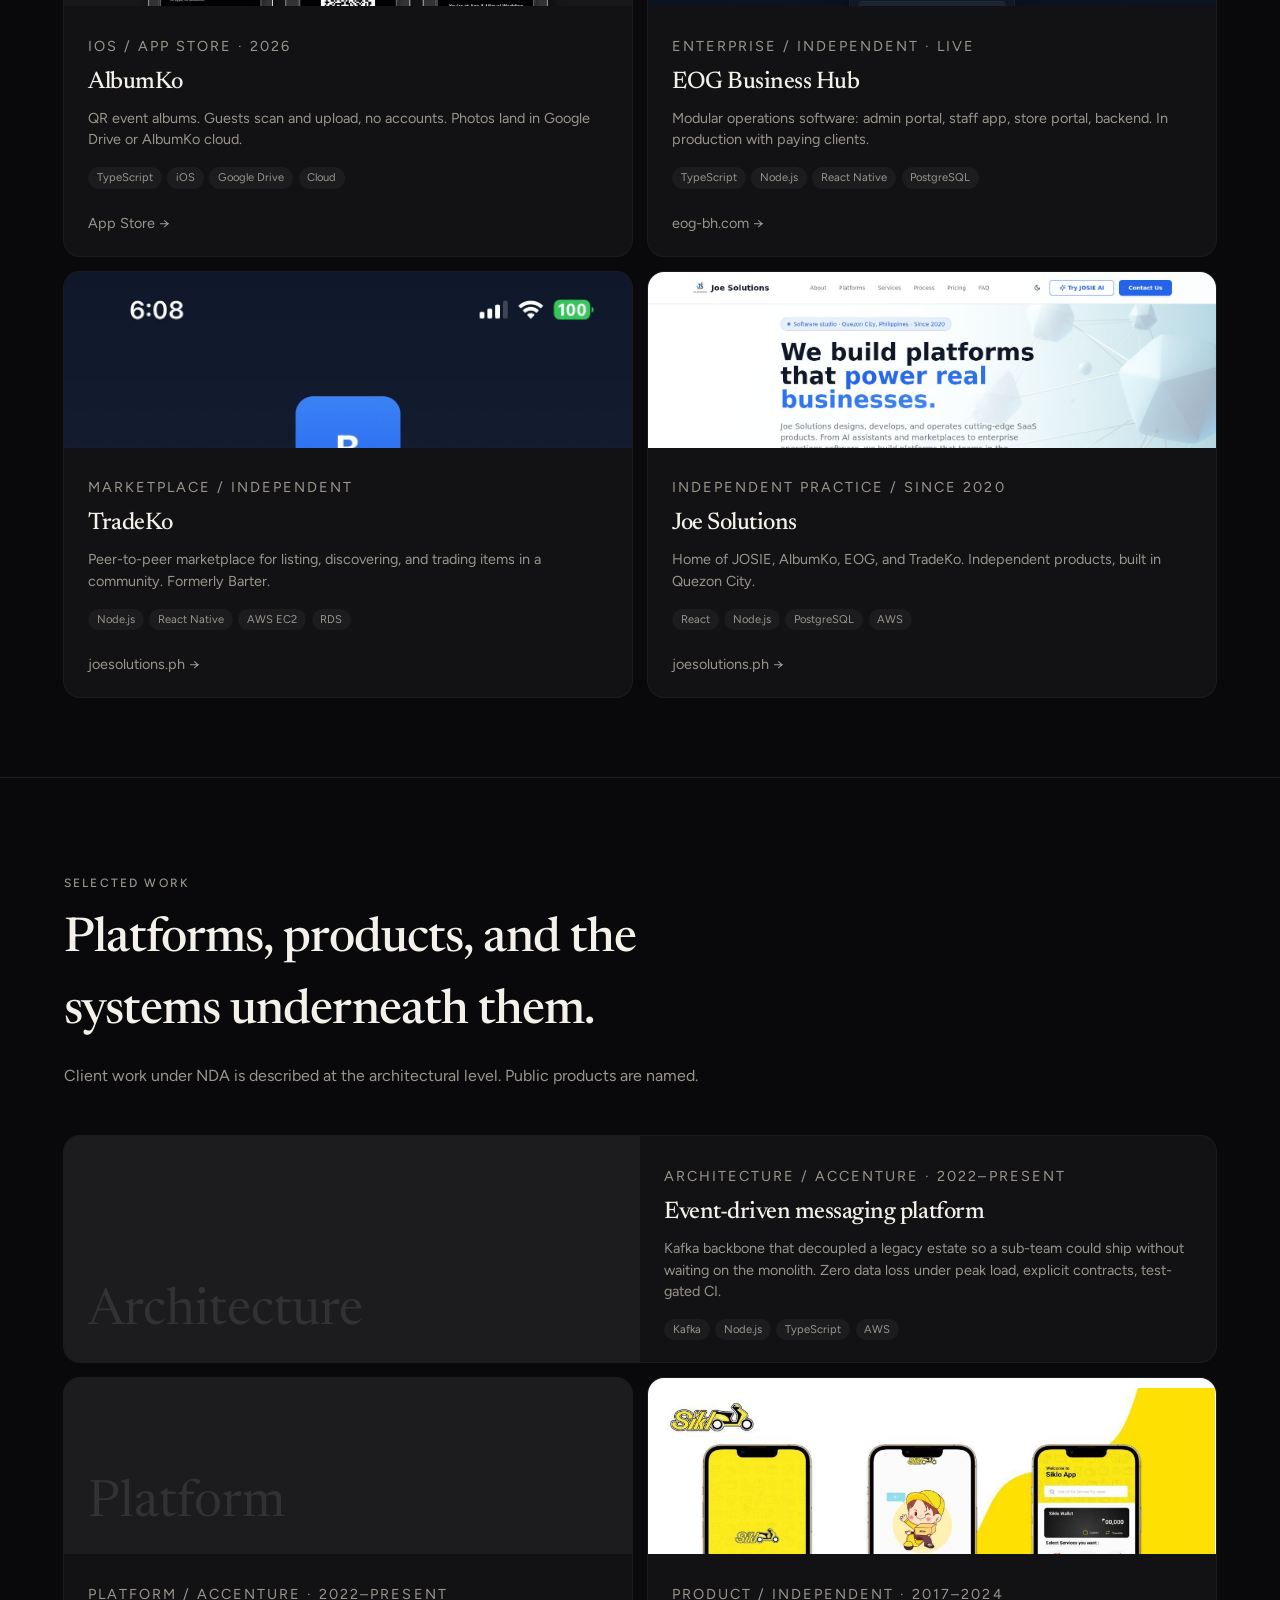
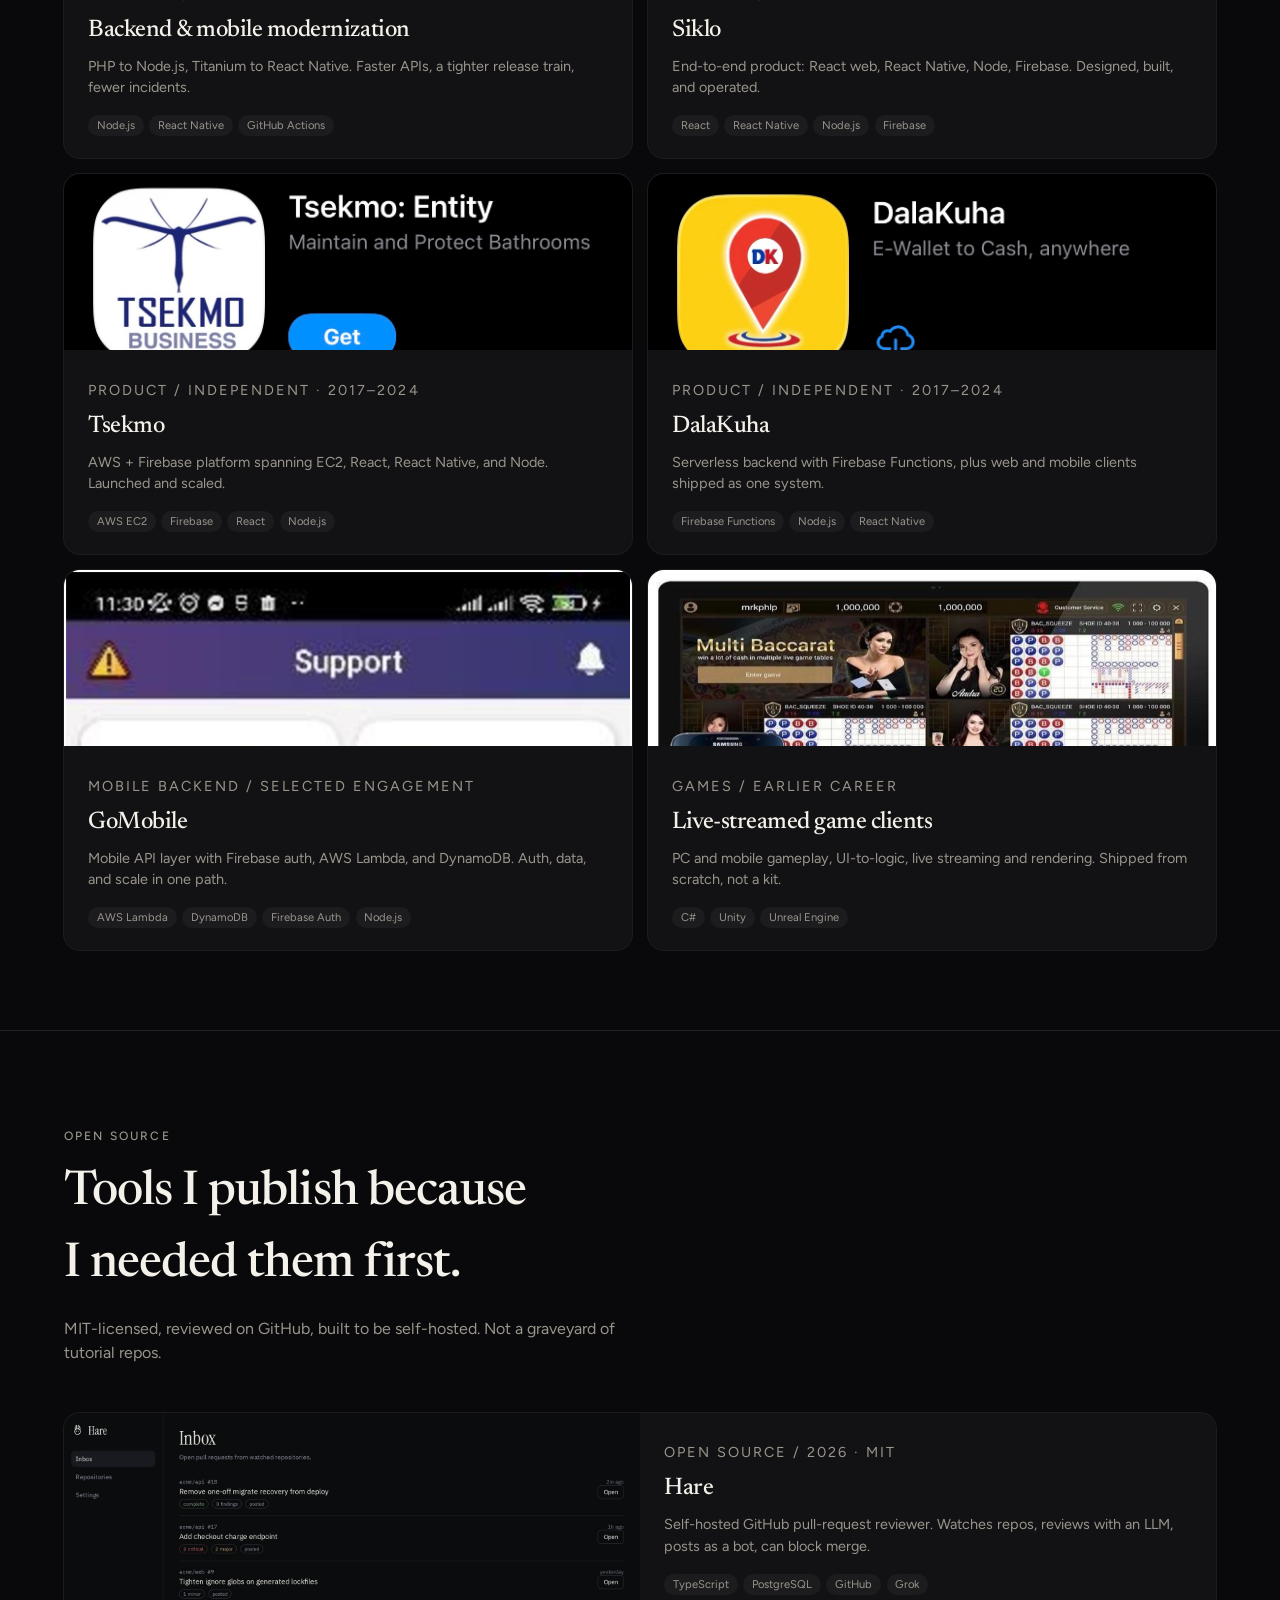
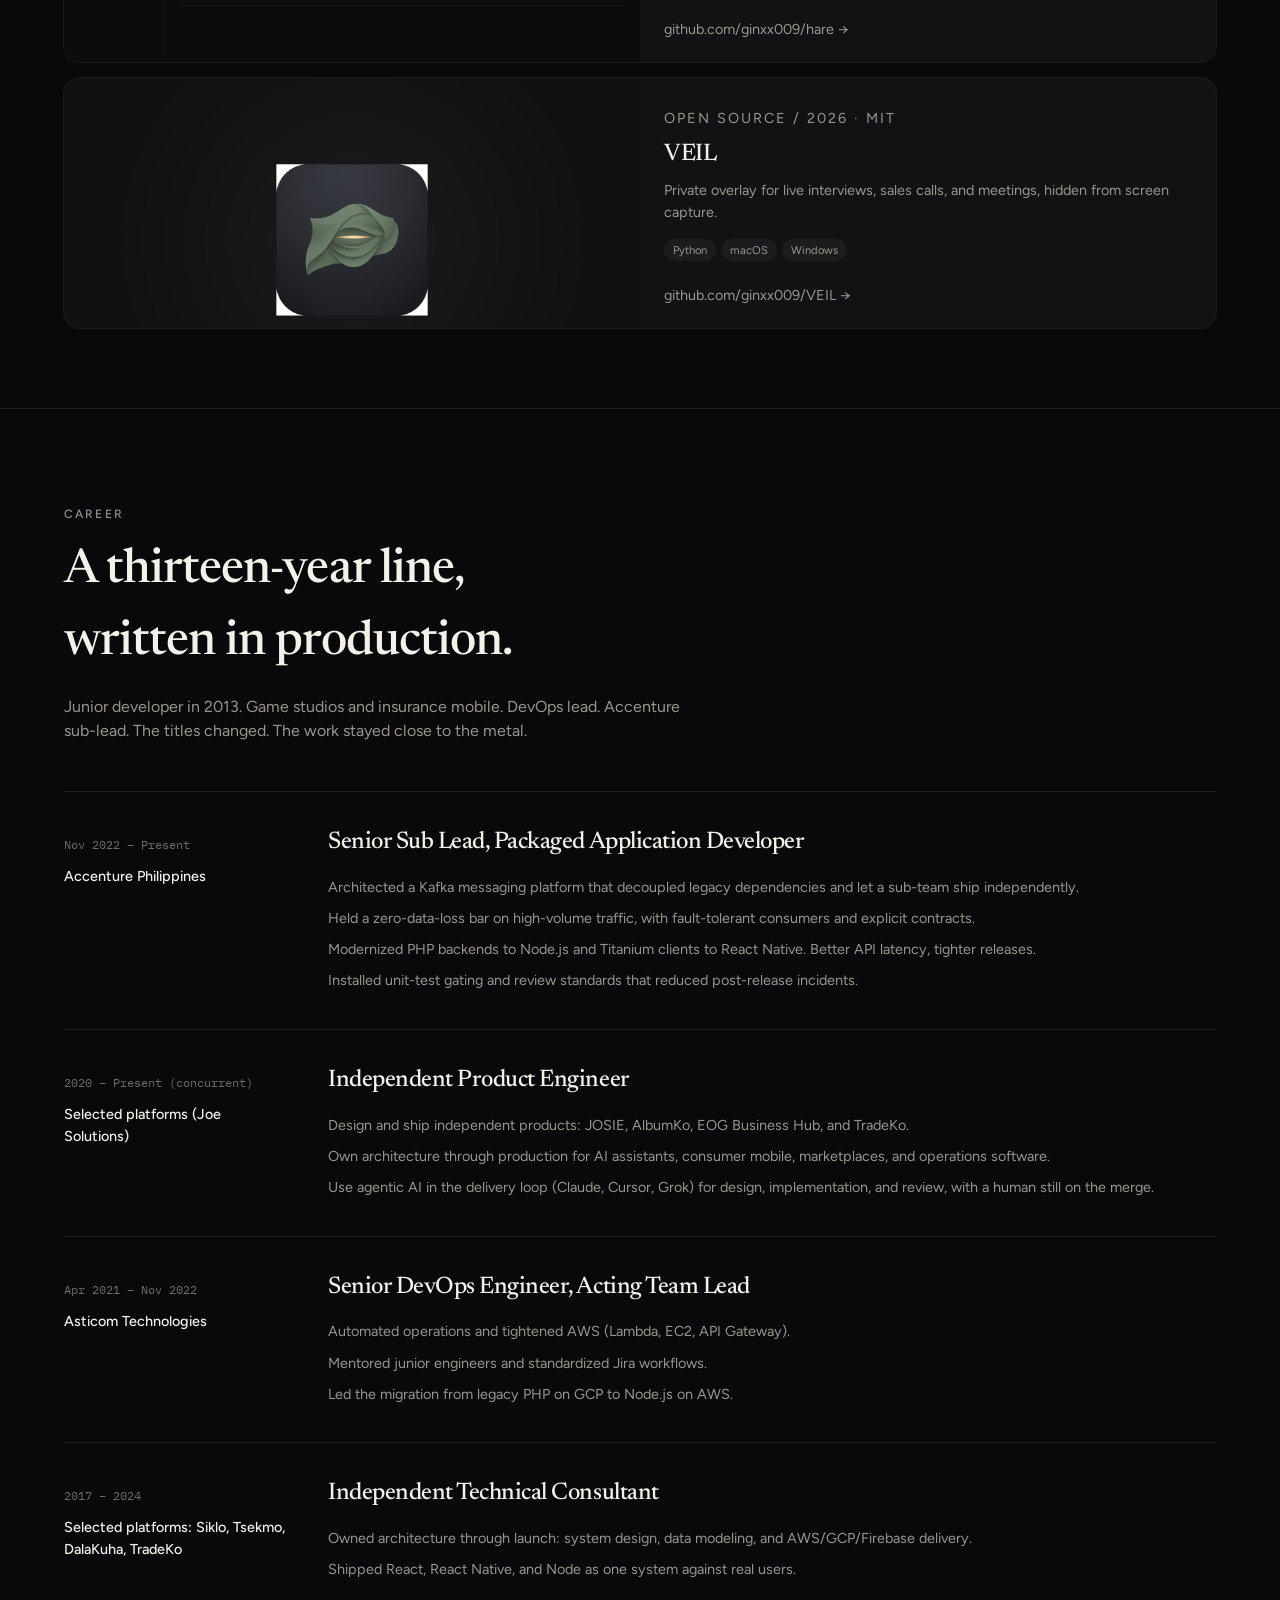
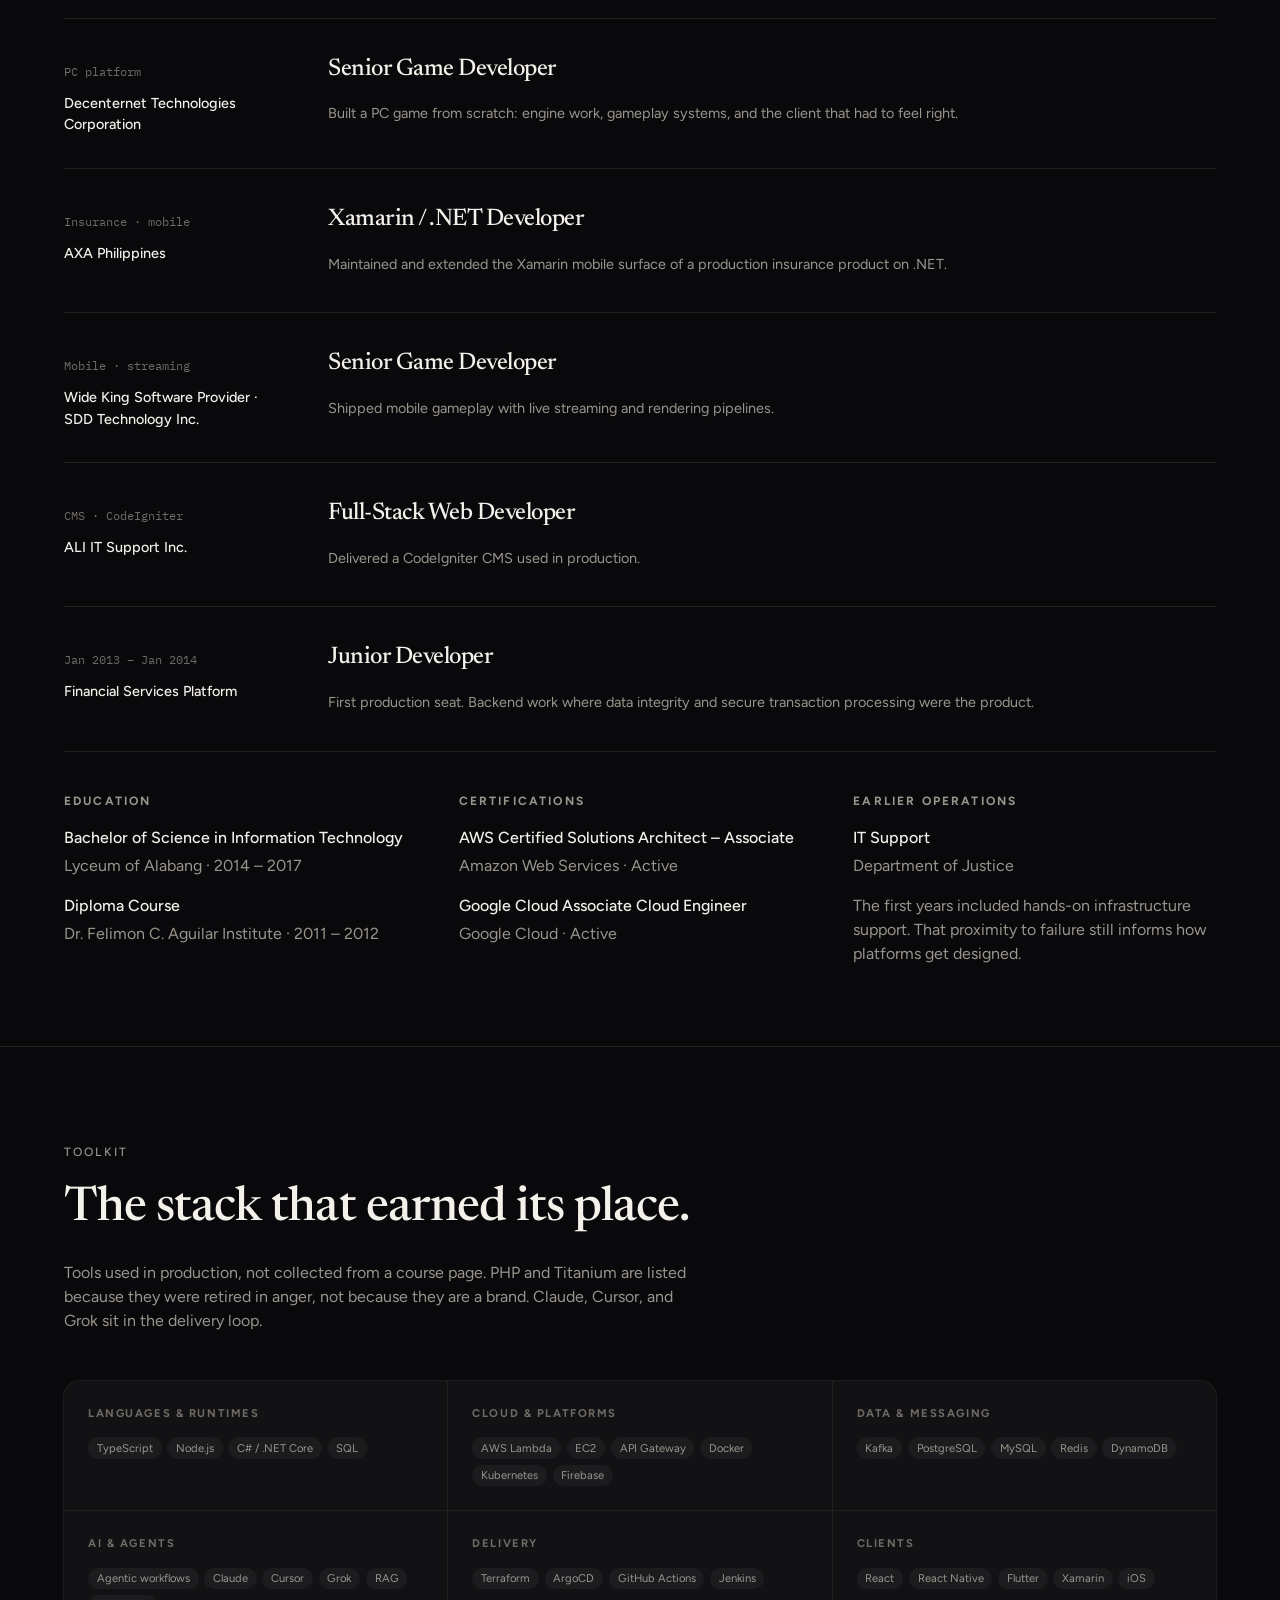
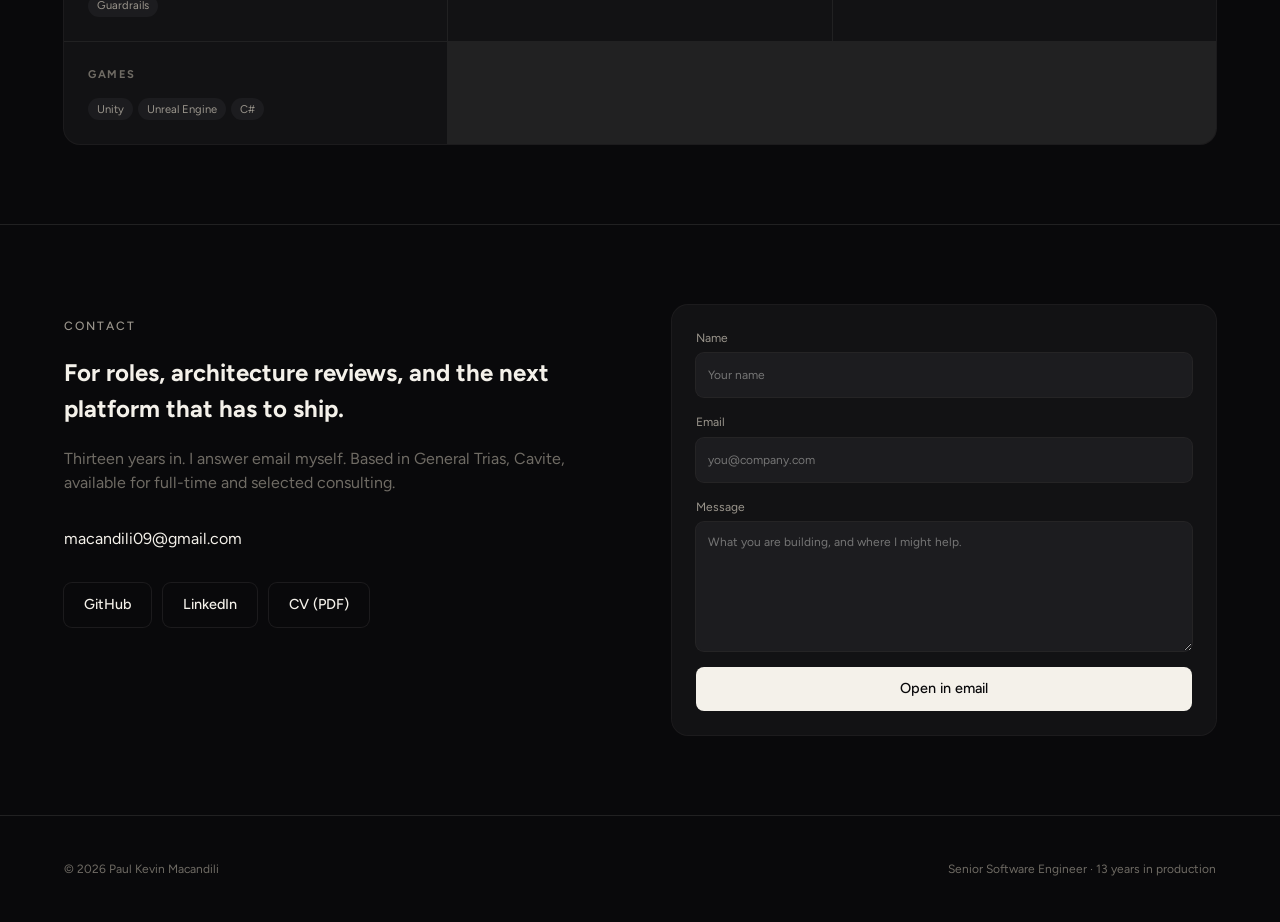
==== commit abdacd8f: "Set location to General Trias, Cavite." ====
--- a/index.html
+++ b/index.html
@@ -4,7 +4,7 @@
   <meta charset="utf-8" />
   <meta name="viewport" content="width=device-width, initial-scale=1" />
   <title>Paul Kevin Macandili · Senior Software Engineer</title>
-  <meta name="description" content="Senior Software Engineer with 13 years in production. Architecture, web, mobile, DevOps, agentic AI, and game systems. Taguig, Philippines." />
+  <meta name="description" content="Senior Software Engineer with 13 years in production. Architecture, web, mobile, DevOps, agentic AI, and game systems. General Trias, Cavite, Philippines." />
   <meta name="theme-color" content="#09090b" />
   <meta name="author" content="Paul Kevin Macandili" />
   <meta http-equiv="Cache-Control" content="no-cache, no-store, must-revalidate" />
@@ -13,7 +13,7 @@
   <link rel="preconnect" href="https://fonts.googleapis.com" />
   <link rel="preconnect" href="https://fonts.gstatic.com" crossorigin />
   <link href="https://fonts.googleapis.com/css2?family=Figtree:ital,wght@0,400;0,500;0,600;0,700;1,400&family=IBM+Plex+Mono:wght@400;500&family=Newsreader:ital,opsz,wght@0,6..72,400;0,6..72,500;0,6..72,600;1,6..72,400&display=swap" rel="stylesheet" />
-  <link rel="stylesheet" href="css/pkm.css?v=20260912f" />
+  <link rel="stylesheet" href="css/pkm.css?v=20260912g" />
 </head>
 <body>
   <a class="skip" href="#main">Skip to content</a>
@@ -47,7 +47,7 @@
       <div class="wrap">
         <div class="hero-grid">
           <div class="hero-copy">
-            <p class="eyebrow">Senior Software Engineer · Taguig City, Philippines</p>
+            <p class="eyebrow">Senior Software Engineer · General Trias, Cavite, Philippines</p>
             <h1>Paul Kevin Macandili</h1>
             <p class="lede">Thirteen years shipping production software, from the first financial backend to leading architecture at Accenture.</p>
             <p class="body">Technical lead who still writes the code. I take brittle, tightly-coupled systems and turn them into platforms teams can ship on independently. Alongside that work I design and ship independent products: JOSIE, AlbumKo, EOG, and TradeKo.</p>
@@ -487,7 +487,7 @@
         <div>
           <p class="eyebrow">Contact</p>
           <h2>For roles, architecture reviews, and the next platform that has to ship.</h2>
-          <p class="body">Thirteen years in. I answer email myself. Taguig-based, available for full-time and selected consulting.</p>
+          <p class="body">Thirteen years in. I answer email myself. Based in General Trias, Cavite, available for full-time and selected consulting.</p>
           <p style="margin-top:2rem"><a href="mailto:macandili09@gmail.com">macandili09@gmail.com</a></p>
           <div class="actions">
             <a class="btn btn-ghost" href="https://github.com/ginxx009" target="_blank" rel="noreferrer">GitHub</a>
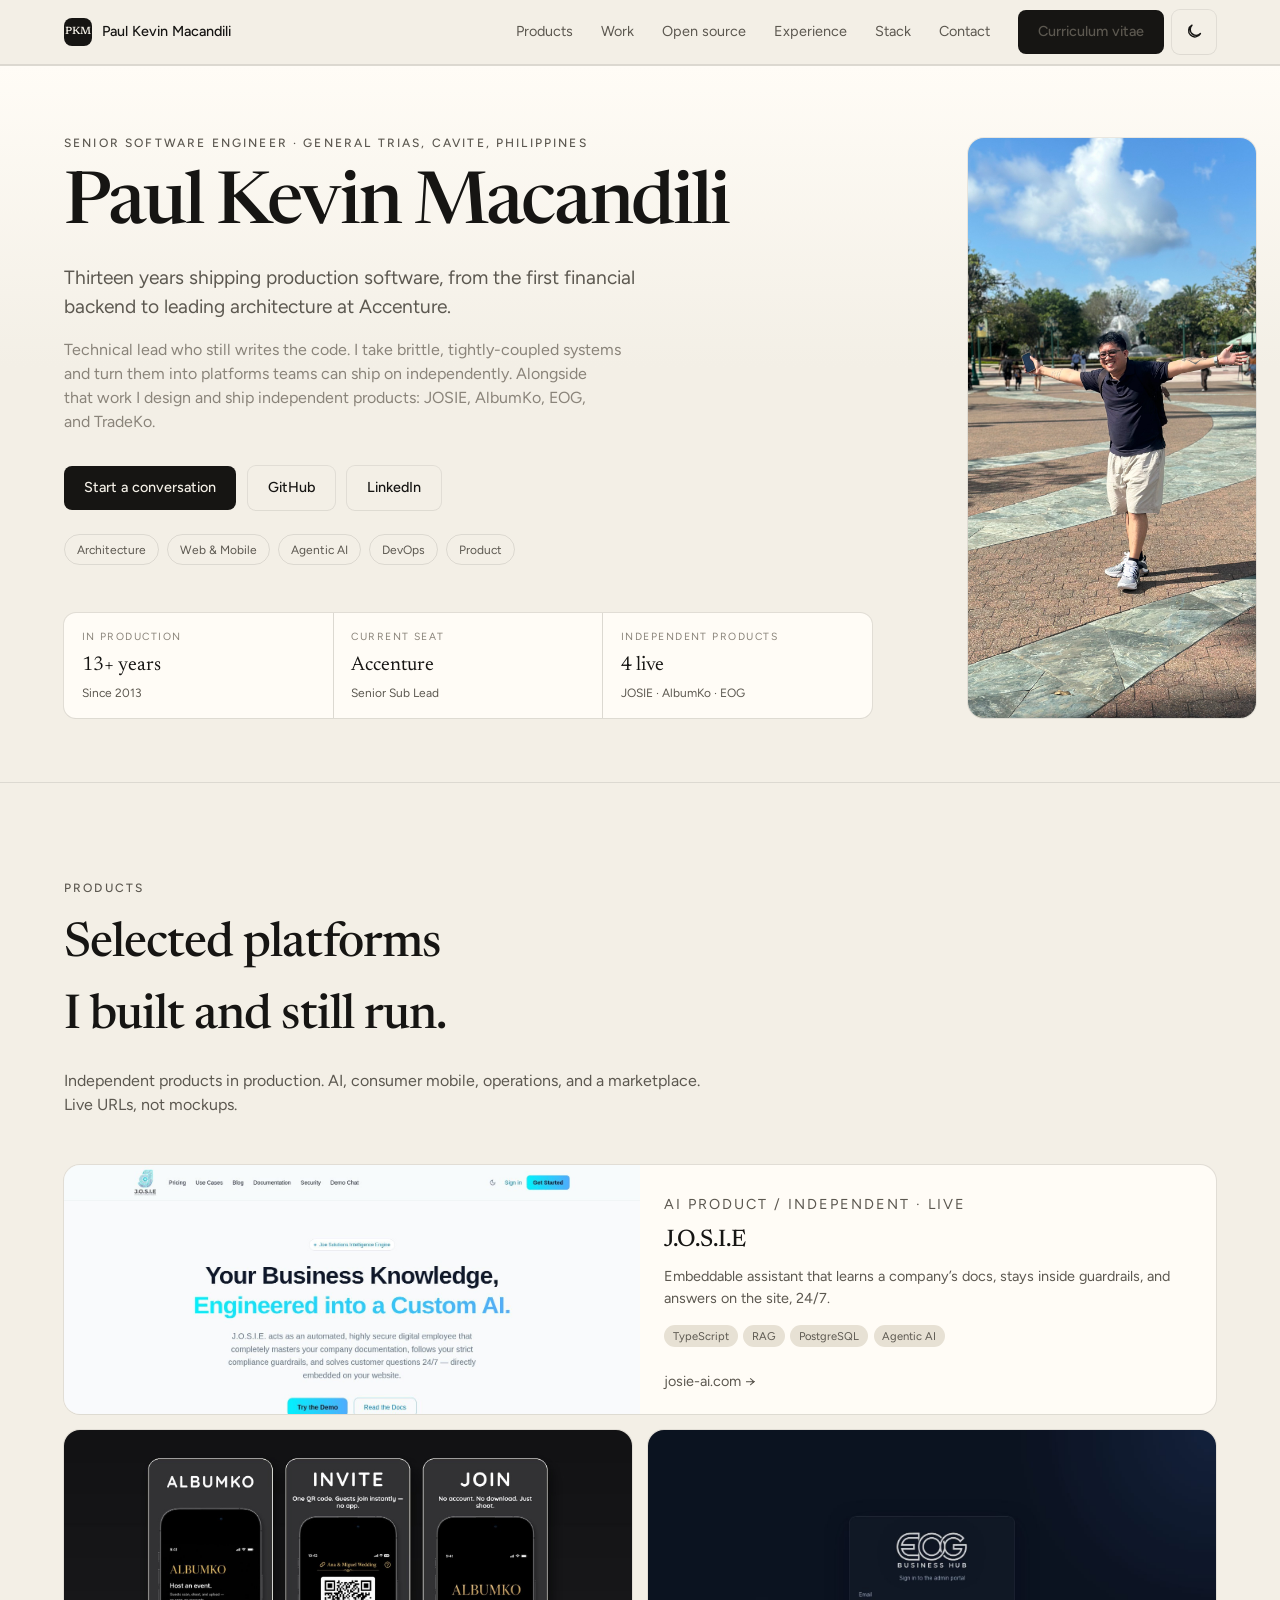
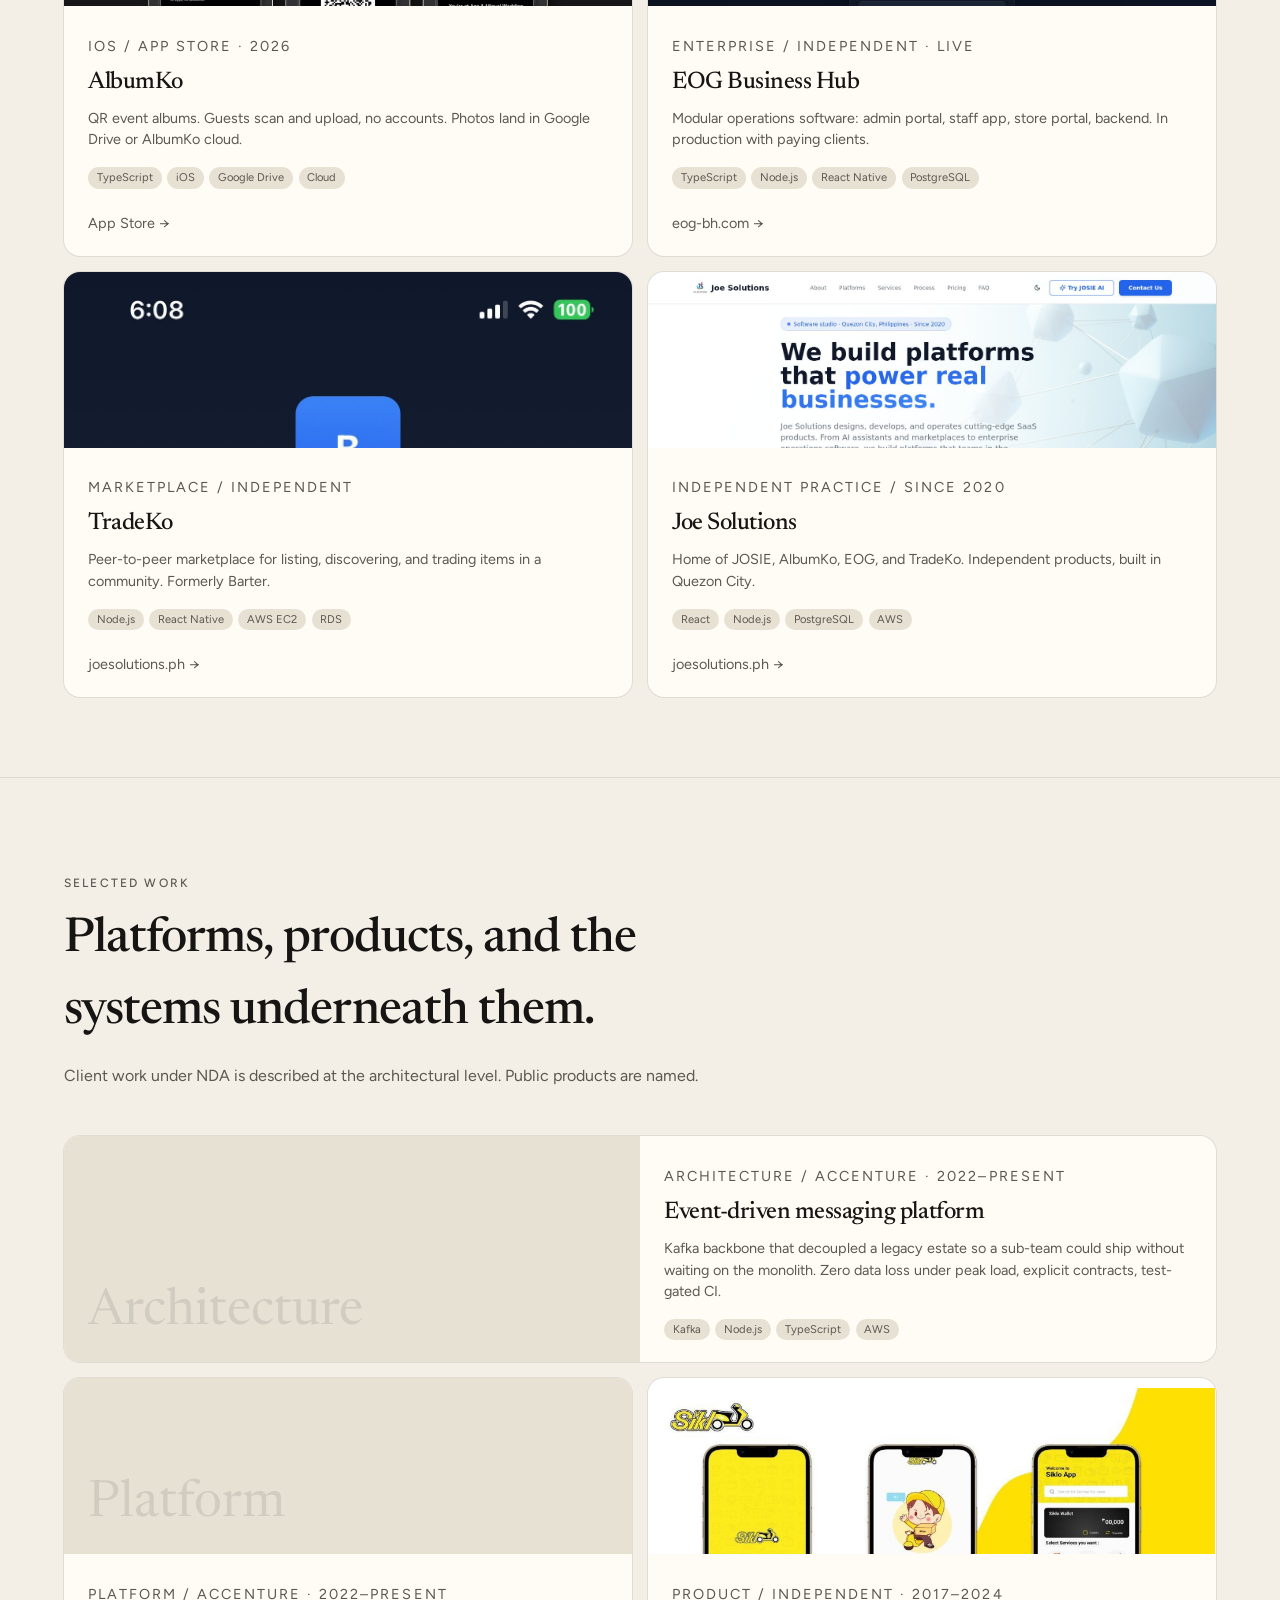
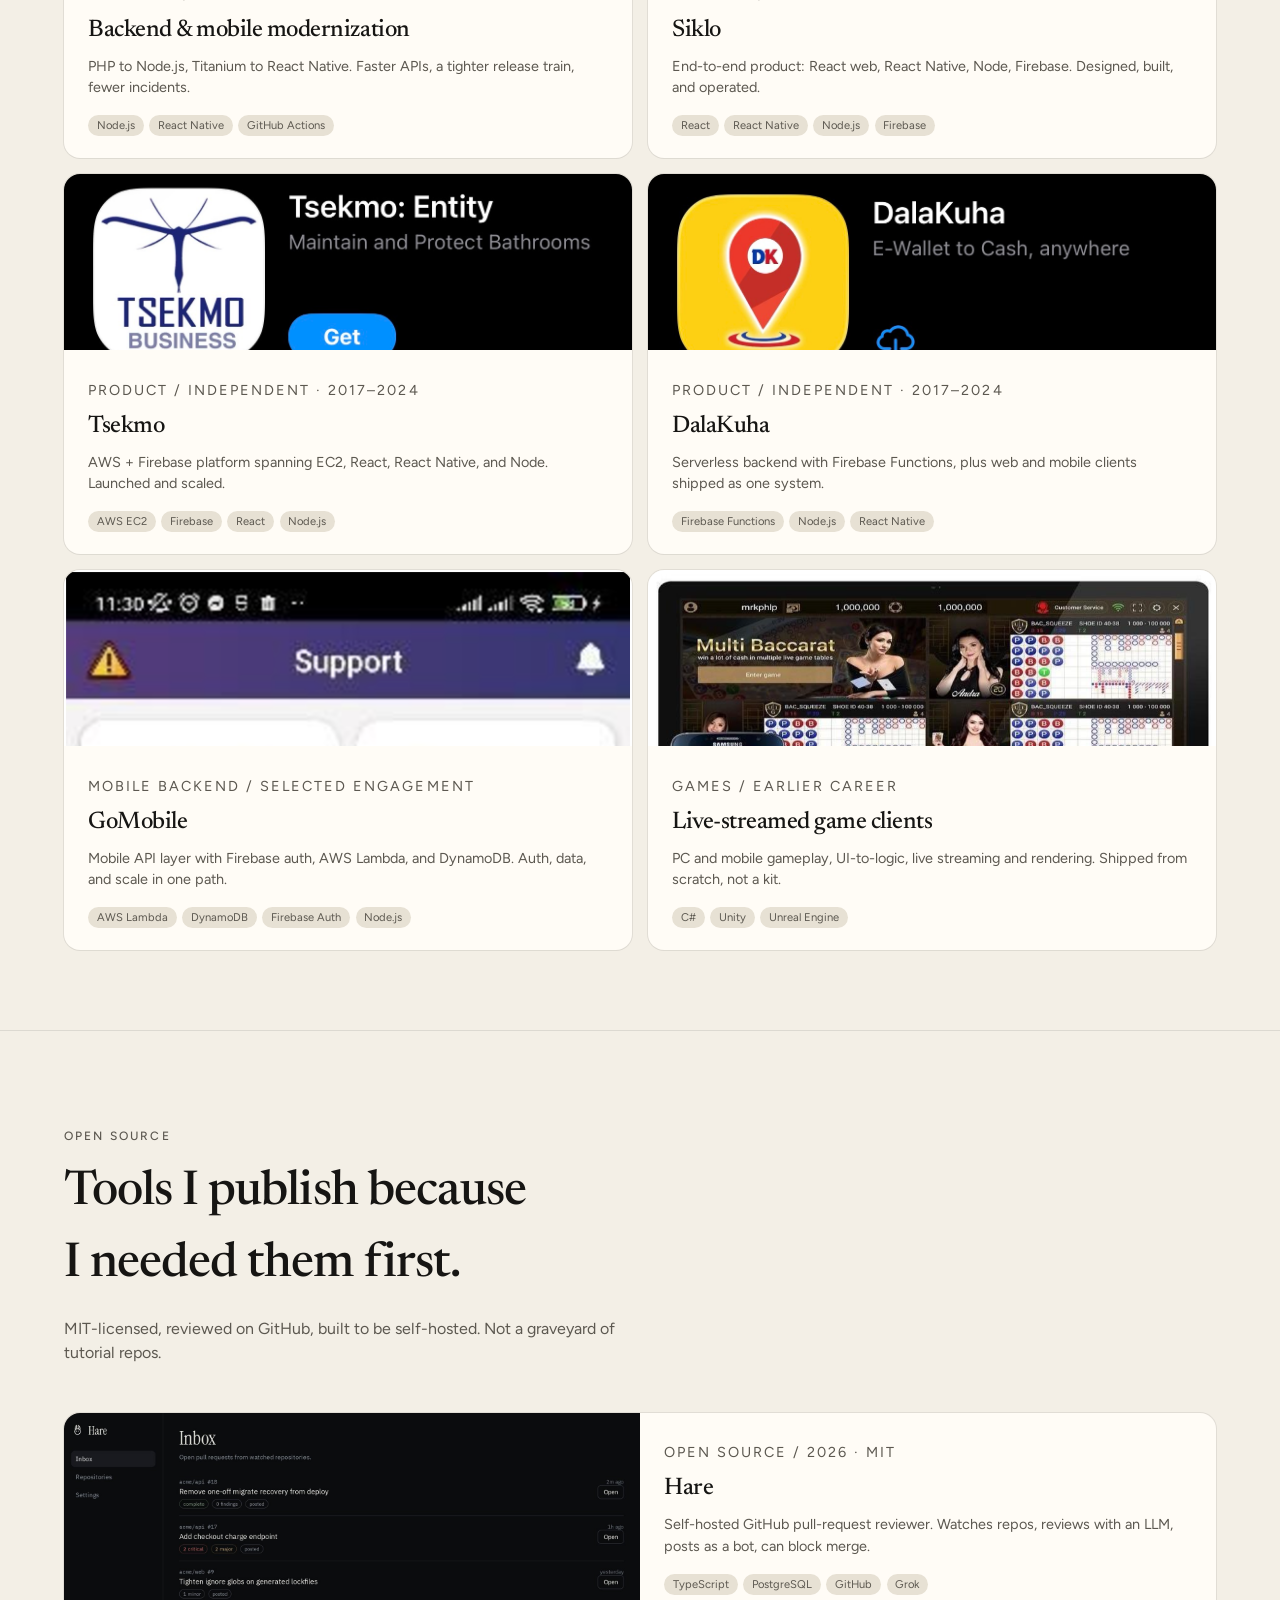
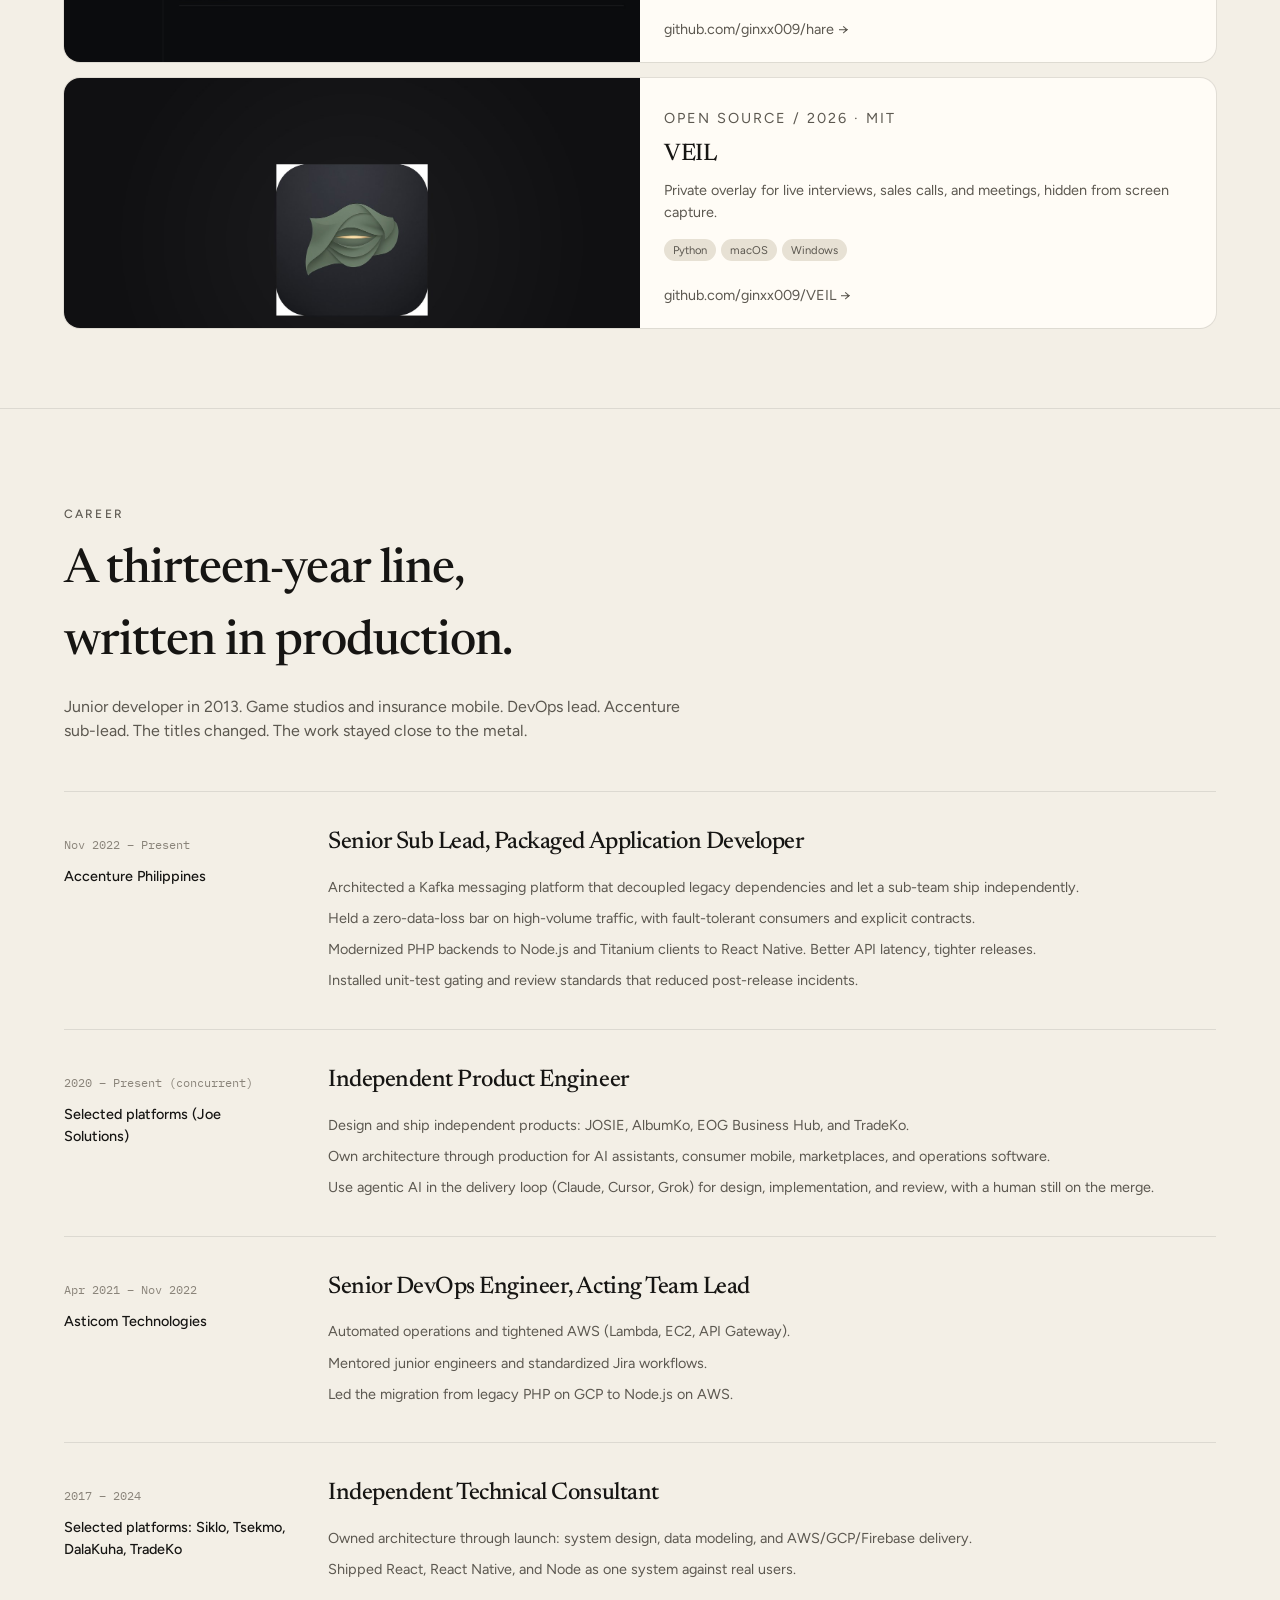
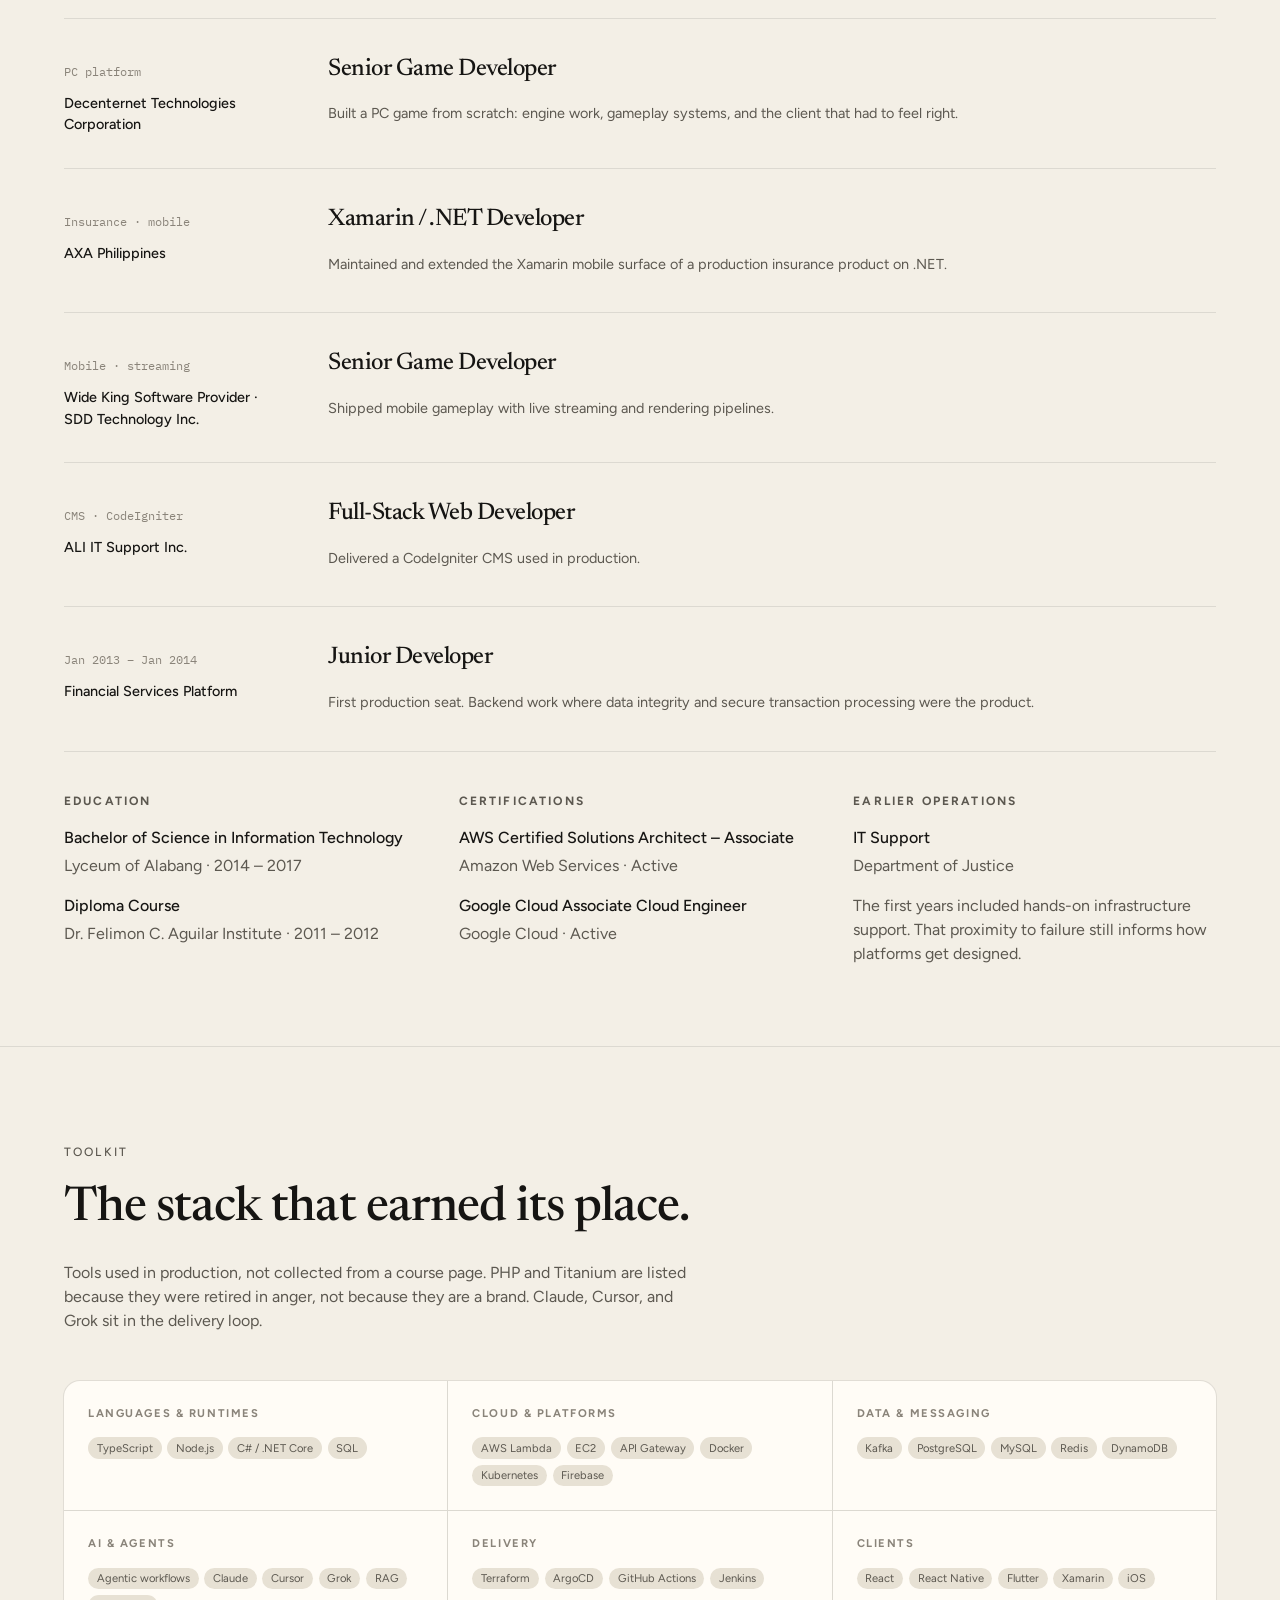
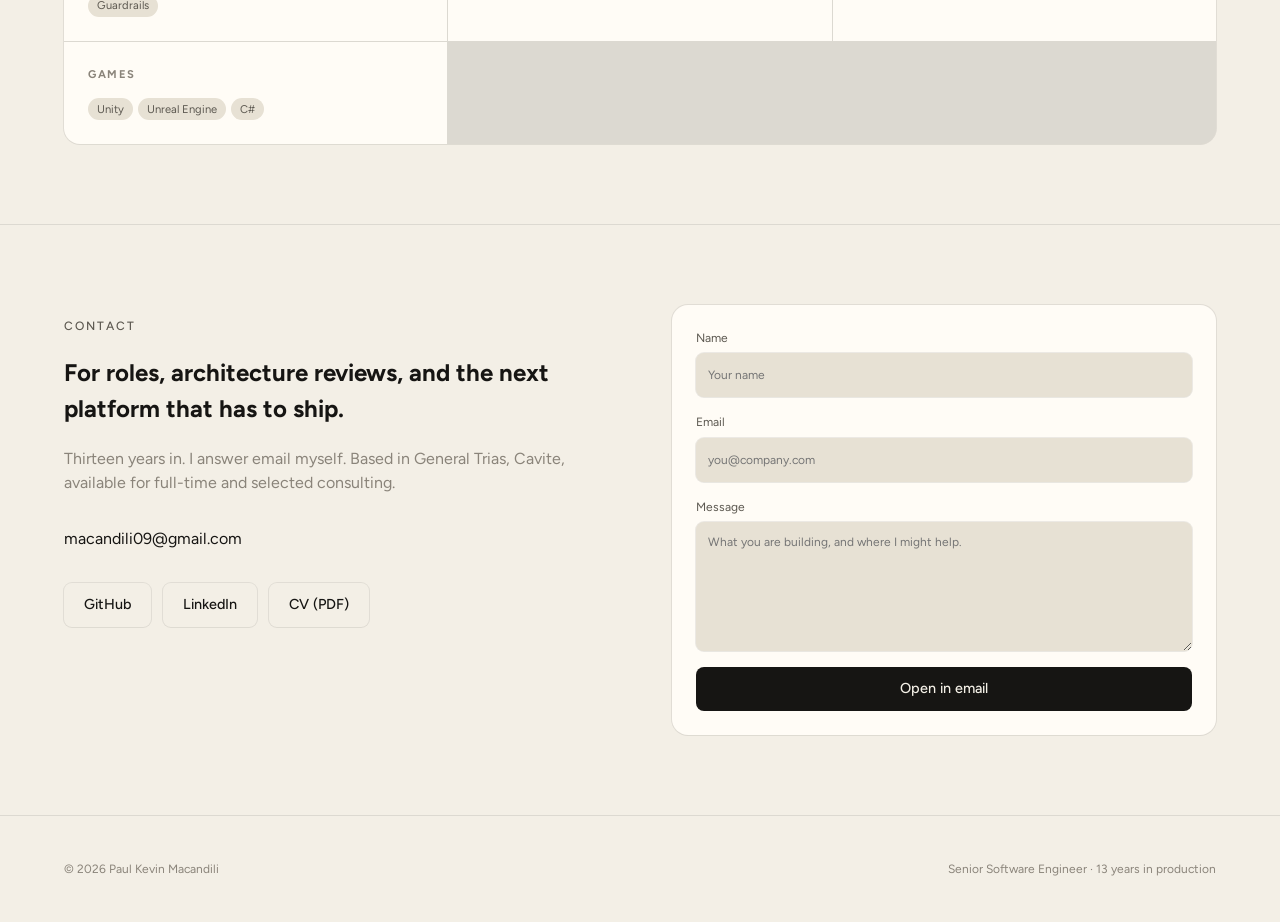
==== commit 41dcd1ef: "Add light and dark theme toggle." ====
--- a/index.html
+++ b/index.html
@@ -13,13 +13,29 @@
   <link rel="preconnect" href="https://fonts.googleapis.com" />
   <link rel="preconnect" href="https://fonts.gstatic.com" crossorigin />
   <link href="https://fonts.googleapis.com/css2?family=Figtree:ital,wght@0,400;0,500;0,600;0,700;1,400&family=IBM+Plex+Mono:wght@400;500&family=Newsreader:ital,opsz,wght@0,6..72,400;0,6..72,500;0,6..72,600;1,6..72,400&display=swap" rel="stylesheet" />
-  <link rel="stylesheet" href="css/pkm.css?v=20260912g" />
+  <script>
+    (function () {
+      try {
+        var t = localStorage.getItem('pkm-theme');
+        if (t !== 'light' && t !== 'dark') {
+          t = window.matchMedia('(prefers-color-scheme: light)').matches ? 'light' : 'dark';
+        }
+        document.documentElement.setAttribute('data-theme', t);
+        var m = document.querySelector('meta[name="theme-color"]');
+        if (m) m.setAttribute('content', t === 'light' ? '#f3efe6' : '#09090b');
+      } catch (e) {
+        document.documentElement.setAttribute('data-theme', 'dark');
+      }
+    })();
+  </script>
+  <link rel="stylesheet" href="css/pkm.css?v=20260912h" />
 </head>
 <body>
   <a class="skip" href="#main">Skip to content</a>
   <header class="nav">
     <div class="wrap nav-inner">
       <a class="brand" href="#top"><span class="mark">PKM</span><span>Paul Kevin Macandili</span></a>
+      <div class="nav-end">
       <nav class="nav-links" aria-label="Primary">
         <a href="#products">Products</a>
         <a href="#work">Work</a>
@@ -29,7 +45,12 @@
         <a href="#contact">Contact</a>
         <a class="btn btn-primary" href="file/Paul_Kevin_Macandili_CV_2025.pdf" download>Curriculum vitae</a>
       </nav>
+      <button class="theme-btn" type="button" aria-label="Toggle light and dark theme" data-theme-toggle>
+        <svg class="icon-sun" viewBox="0 0 24 24" fill="none" stroke="currentColor" stroke-width="2" stroke-linecap="round" stroke-linejoin="round" aria-hidden="true"><circle cx="12" cy="12" r="4"/><path d="M12 2v2M12 20v2M4.93 4.93l1.41 1.41M17.66 17.66l1.41 1.41M2 12h2M20 12h2M4.93 19.07l1.41-1.41M17.66 6.34l1.41-1.41"/></svg>
+        <svg class="icon-moon" viewBox="0 0 24 24" fill="none" stroke="currentColor" stroke-width="2" stroke-linecap="round" stroke-linejoin="round" aria-hidden="true"><path d="M21 14.5A8.5 8.5 0 1 1 9.5 3 7 7 0 0 0 21 14.5z"/></svg>
+      </button>
       <button class="menu-btn" type="button" aria-label="Open menu" data-menu>☰</button>
+      </div>
     </div>
     <div class="wrap mobile-nav" id="mobile-nav" hidden>
       <a href="#products">Products</a>
@@ -513,7 +534,13 @@
   </footer>
 
   <script>
-    document.querySelector('[data-menu]').addEventListener('click', function () {
+    document.querySelector('[data-theme-toggle]').addEventListener('click', function () {
+      var next = document.documentElement.getAttribute('data-theme') === 'light' ? 'dark' : 'light';
+      document.documentElement.setAttribute('data-theme', next);
+      try { localStorage.setItem('pkm-theme', next); } catch (e) {}
+      var m = document.querySelector('meta[name="theme-color"]');
+      if (m) m.setAttribute('content', next === 'light' ? '#f3efe6' : '#09090b');
+    });
       var nav = document.getElementById('mobile-nav');
       var open = nav.hasAttribute('hidden');
       if (open) { nav.removeAttribute('hidden'); nav.setAttribute('open', ''); }
--- a/css/pkm.css
+++ b/css/pkm.css
@@ -1,4 +1,6 @@
-:root {
+:root,
+html[data-theme="dark"] {
+  color-scheme: dark;
   --bg: #09090b;
   --surface: #121214;
   --elevated: #1c1c1f;
@@ -12,6 +14,18 @@
   --font-display: "Newsreader", "Times New Roman", serif;
   --font-mono: "IBM Plex Mono", ui-monospace, Menlo, Consolas, monospace;
   --ease: cubic-bezier(0.23, 1, 0.32, 1);
+}
+html[data-theme="light"] {
+  color-scheme: light;
+  --bg: #f3efe6;
+  --surface: #fffcf6;
+  --elevated: #e7e1d4;
+  --fg: #161513;
+  --muted: #5c5850;
+  --subtle: #8a847a;
+  --border: rgba(22, 21, 19, 0.1);
+  --shadow: 0 0 0 1px rgba(22, 21, 19, 0.08), 0 1px 2px -1px rgba(22, 21, 19, 0.06);
+  --shadow-hover: 0 0 0 1px rgba(22, 21, 19, 0.14), 0 1px 2px -1px rgba(22, 21, 19, 0.08);
 }
 *, *::before, *::after { box-sizing: border-box; }
 html { scroll-behavior: smooth; -webkit-font-smoothing: antialiased; }
@@ -33,7 +47,12 @@
 .btn-primary { background: var(--fg); color: var(--bg); }
 .btn-ghost { background: transparent; color: var(--fg); box-shadow: var(--shadow); }
 .btn-ghost:hover { box-shadow: var(--shadow-hover); }
-.menu-btn { display: none; width: 2.75rem; height: 2.75rem; background: transparent; color: var(--fg); box-shadow: var(--shadow); border-radius: 8px; border: 0; }
+.nav-end { display: flex; align-items: center; gap: 0.5rem; }
+.theme-btn, .menu-btn { width: 2.75rem; height: 2.75rem; display: grid; place-items: center; background: transparent; color: var(--fg); box-shadow: var(--shadow); border-radius: 8px; border: 0; }
+.menu-btn { display: none; }
+.theme-btn svg { width: 1.1rem; height: 1.1rem; }
+html[data-theme="light"] .icon-sun { display: none; }
+html:not([data-theme="light"]) .icon-moon { display: none; }
 .hero { position: relative; padding: 3.5rem 0 3rem; }
 .hero::before { content: ""; position: absolute; inset: 0; background: linear-gradient(180deg, var(--surface) 0%, var(--bg) 42%); pointer-events: none; }
 .hero-grid { position: relative; display: grid; gap: 2rem 3.5rem; grid-template-columns: minmax(0, 1fr) minmax(16rem, 18rem); grid-template-rows: auto auto; align-items: stretch; }
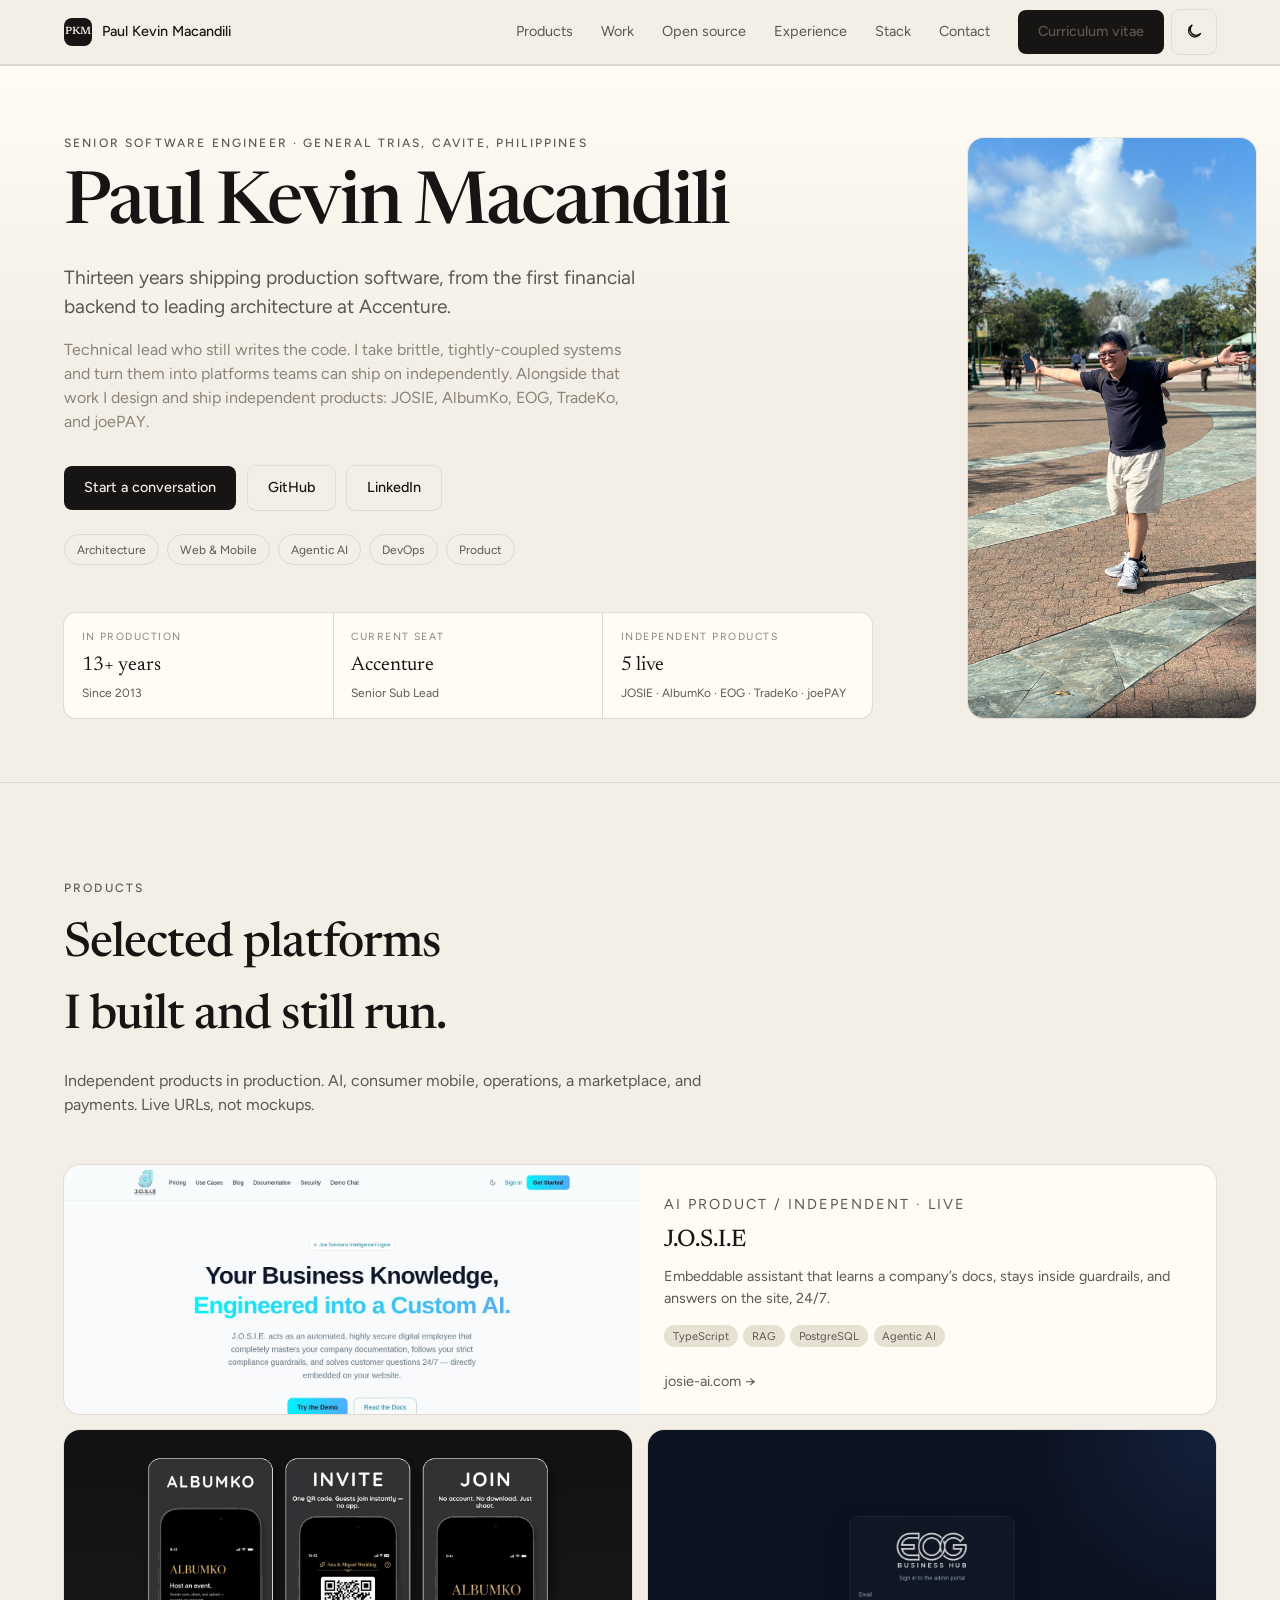
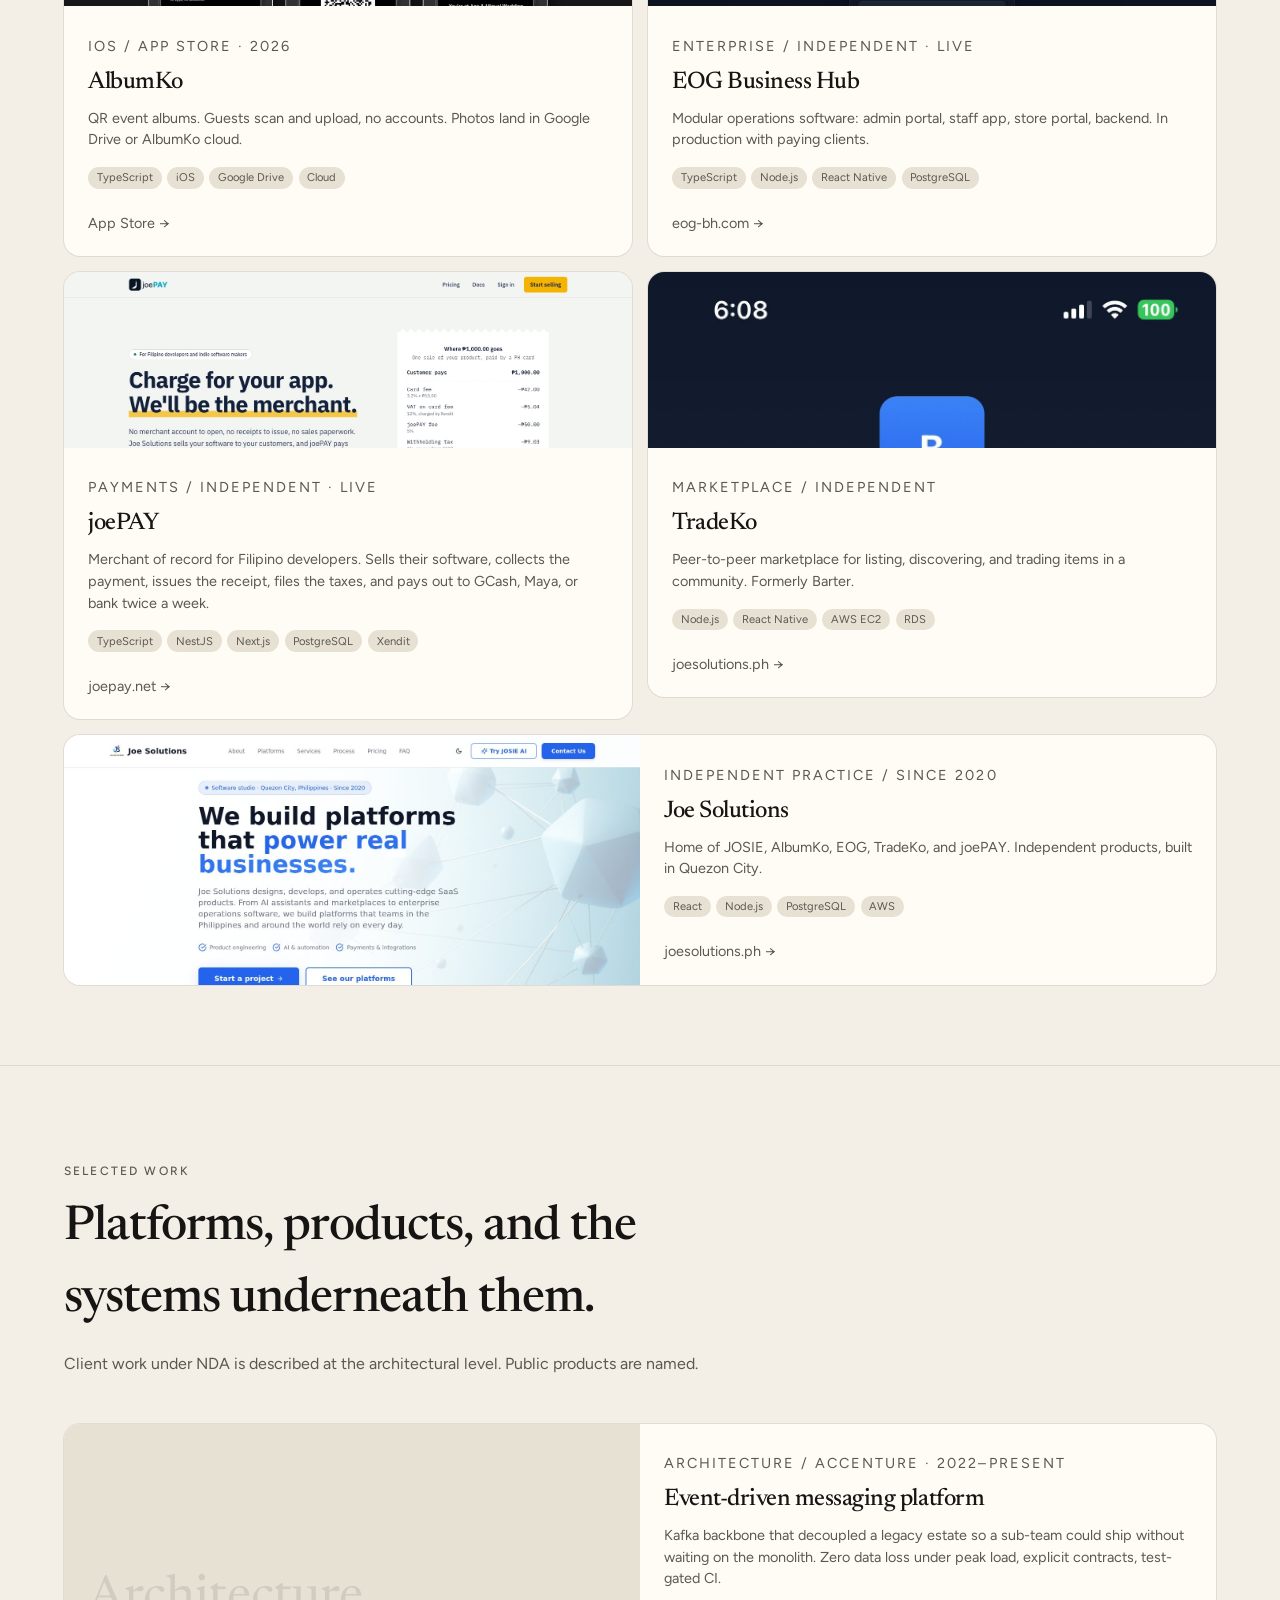
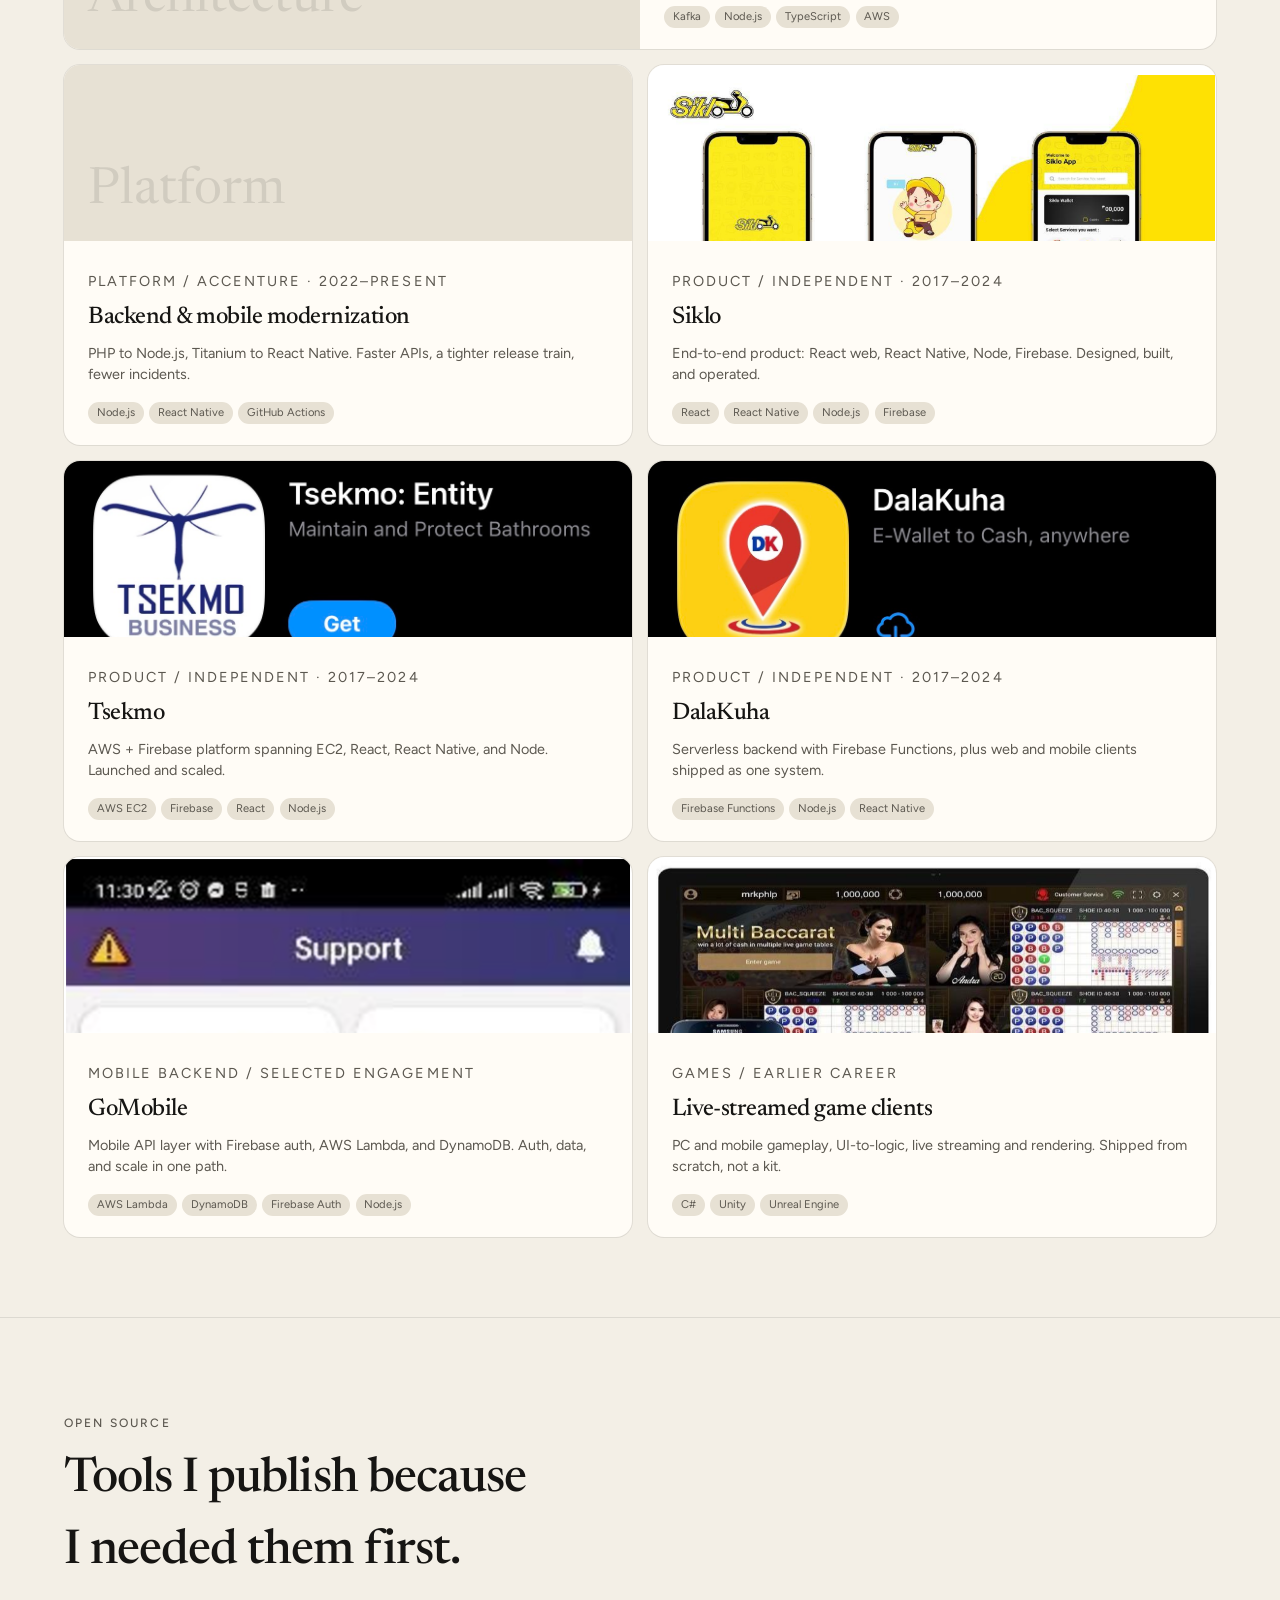
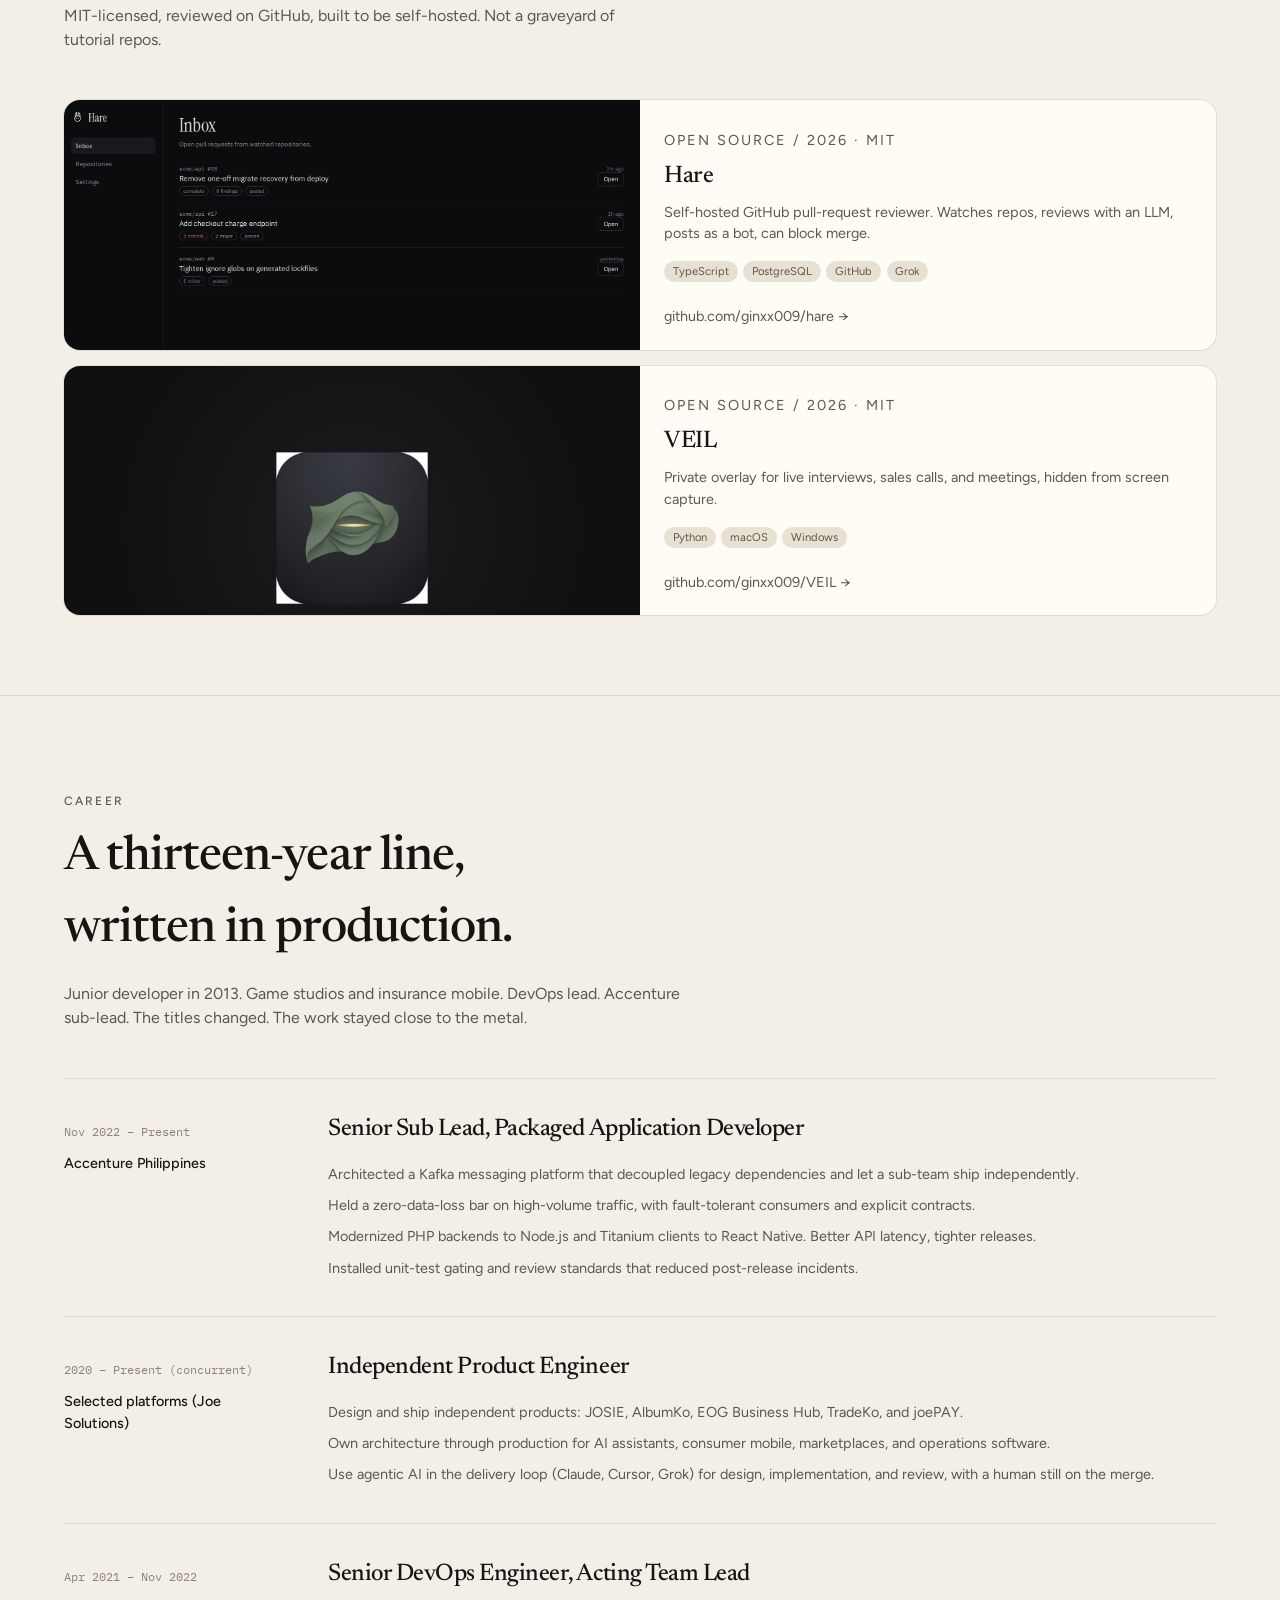
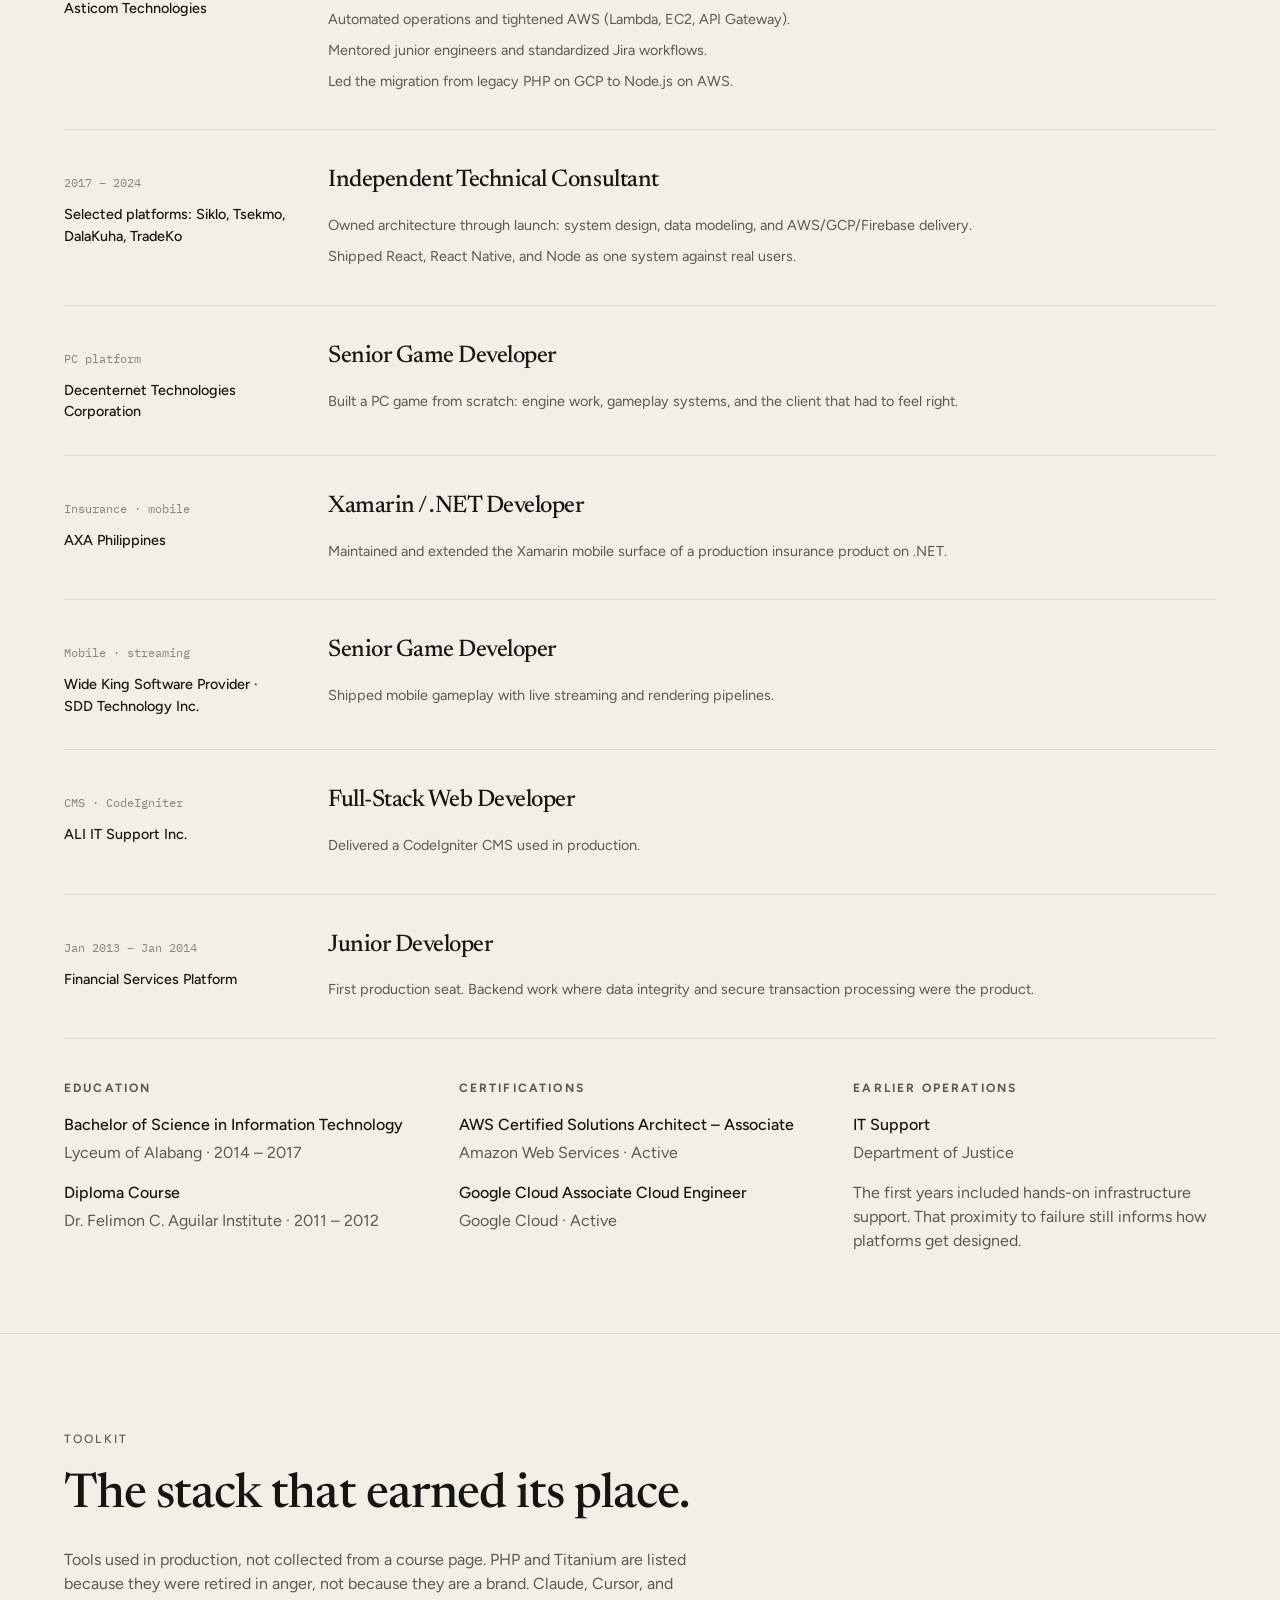
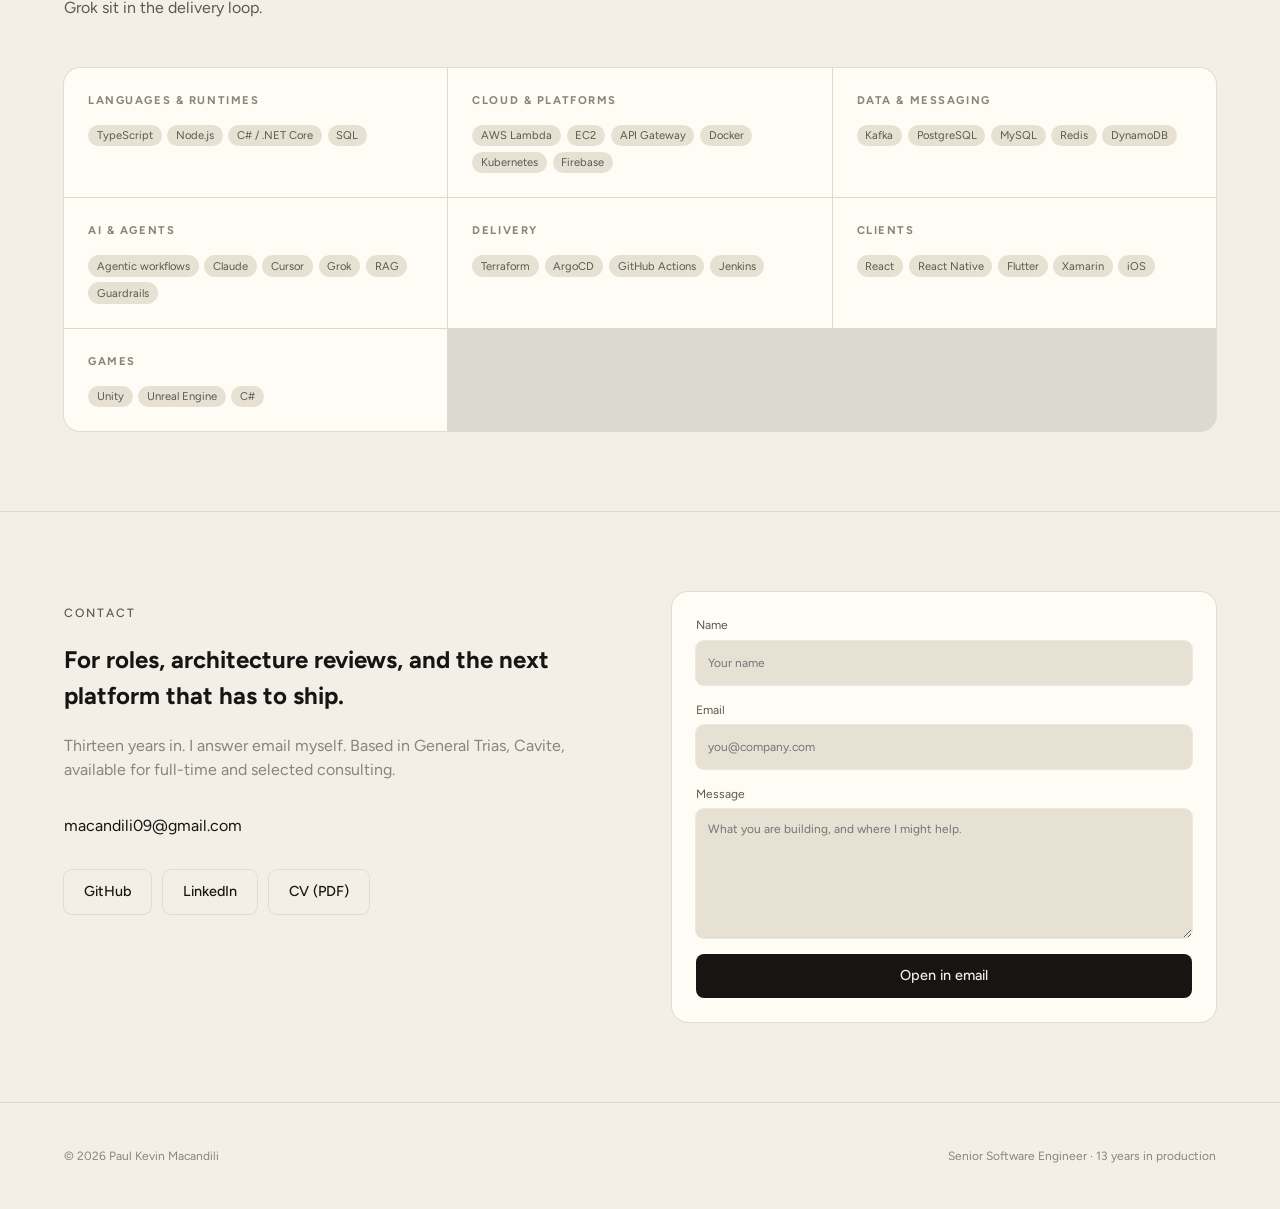
==== commit daf99f96: "Add joePAY: five live independent products." ====
--- a/index.html
+++ b/index.html
@@ -71,7 +71,7 @@
             <p class="eyebrow">Senior Software Engineer · General Trias, Cavite, Philippines</p>
             <h1>Paul Kevin Macandili</h1>
             <p class="lede">Thirteen years shipping production software, from the first financial backend to leading architecture at Accenture.</p>
-            <p class="body">Technical lead who still writes the code. I take brittle, tightly-coupled systems and turn them into platforms teams can ship on independently. Alongside that work I design and ship independent products: JOSIE, AlbumKo, EOG, and TradeKo.</p>
+            <p class="body">Technical lead who still writes the code. I take brittle, tightly-coupled systems and turn them into platforms teams can ship on independently. Alongside that work I design and ship independent products: JOSIE, AlbumKo, EOG, TradeKo, and joePAY.</p>
             <div class="actions">
               <a class="btn btn-primary" href="#contact">Start a conversation</a>
               <a class="btn btn-ghost" href="https://github.com/ginxx009" target="_blank" rel="noreferrer">GitHub</a>
@@ -101,8 +101,8 @@
             </div>
             <div>
               <dt>Independent products</dt>
-              <dd>4 live</dd>
-              <dd class="note">JOSIE · AlbumKo · EOG</dd>
+              <dd>5 live</dd>
+              <dd class="note">JOSIE · AlbumKo · EOG · TradeKo · joePAY</dd>
             </div>
           </dl>
         </div>
@@ -114,7 +114,7 @@
         <header class="sec-h">
           <p class="eyebrow">Products</p>
           <h2>Selected platforms I built and still run.</h2>
-          <p>Independent products in production. AI, consumer mobile, operations, and a marketplace. Live URLs, not mockups.</p>
+          <p>Independent products in production. AI, consumer mobile, operations, a marketplace, and payments. Live URLs, not mockups.</p>
         </header>
         <ul class="work">
           <li>
@@ -161,6 +161,20 @@
           </li>
           <li>
             <article class="card">
+              <div class="visual" style="padding:0;min-height:11rem"><img src="images/joepay.jpg" alt="joePAY home page" /></div>
+              <div class="card-body">
+                <div>
+                  <p class="kicker">Payments / Independent · live</p>
+                  <h3>joePAY</h3>
+                  <p>Merchant of record for Filipino developers. Sells their software, collects the payment, issues the receipt, files the taxes, and pays out to GCash, Maya, or bank twice a week.</p>
+                </div>
+                <ul class="tags"><li>TypeScript</li><li>NestJS</li><li>Next.js</li><li>PostgreSQL</li><li>Xendit</li></ul>
+                <p><a href="https://joepay.net" target="_blank" rel="noreferrer">joepay.net →</a></p>
+              </div>
+            </article>
+          </li>
+          <li>
+            <article class="card">
               <div class="visual" style="padding:0;min-height:11rem"><img src="images/tradeko.jpg" alt="" /></div>
               <div class="card-body">
                 <div>
@@ -180,7 +194,7 @@
                 <div>
                   <p class="kicker">Independent practice / since 2020</p>
                   <h3>Joe Solutions</h3>
-                  <p>Home of JOSIE, AlbumKo, EOG, and TradeKo. Independent products, built in Quezon City.</p>
+                  <p>Home of JOSIE, AlbumKo, EOG, TradeKo, and joePAY. Independent products, built in Quezon City.</p>
                 </div>
                 <ul class="tags"><li>React</li><li>Node.js</li><li>PostgreSQL</li><li>AWS</li></ul>
                 <p><a href="https://joesolutions.ph" target="_blank" rel="noreferrer">joesolutions.ph →</a></p>
@@ -365,7 +379,7 @@
             <div>
               <h3>Independent Product Engineer</h3>
               <ul>
-                <li>Design and ship independent products: JOSIE, AlbumKo, EOG Business Hub, and TradeKo.</li>
+                <li>Design and ship independent products: JOSIE, AlbumKo, EOG Business Hub, TradeKo, and joePAY.</li>
                 <li>Own architecture through production for AI assistants, consumer mobile, marketplaces, and operations software.</li>
                 <li>Use agentic AI in the delivery loop (Claude, Cursor, Grok) for design, implementation, and review, with a human still on the merge.</li>
               </ul>
--- a/css/pkm.css
+++ b/css/pkm.css
@@ -76,9 +76,9 @@
 .sec-h h2 { font-family: var(--font-display); font-weight: 500; font-size: clamp(2rem, 4vw, 3rem); letter-spacing: -0.02em; margin: 0.75rem 0 0; text-wrap: balance; }
 .sec-h p { color: var(--muted); margin: 1rem 0 0; text-wrap: pretty; }
 .work { display: grid; grid-template-columns: 1fr 1fr; gap: 1rem; margin: 3rem 0 0; padding: 0; list-style: none; }
-.work li:first-child { grid-column: 1 / -1; }
+.work li:first-child, .work li:last-child:nth-child(even) { grid-column: 1 / -1; }
 .card { display: flex; flex-direction: column; overflow: hidden; background: var(--surface); border-radius: 16px; box-shadow: var(--shadow); color: inherit; text-align: left; border: 0; width: 100%; min-width: 0; }
-.work li:first-child .card { display: grid; grid-template-columns: 1fr 1fr; }
+.work li:first-child .card, .work li:last-child:nth-child(even) .card { display: grid; grid-template-columns: 1fr 1fr; }
 .work.stack-cards { grid-template-columns: 1fr; }
 .work.stack-cards li { grid-column: 1 / -1; }
 .work.stack-cards .card { display: grid; grid-template-columns: 1fr 1fr; align-items: stretch; }
@@ -122,7 +122,7 @@
   .nav-links { display: none; }
   .menu-btn { display: grid; place-items: center; }
   .hero-grid { grid-template-columns: 1fr; grid-template-rows: none; }
-  .work, .work li:first-child .card, .work.stack-cards .card, .timeline li, .split, .split-3, .stack, .contact { grid-template-columns: 1fr; }
+  .work, .work li:first-child .card, .work li:last-child:nth-child(even) .card, .work.stack-cards .card, .timeline li, .split, .split-3, .stack, .contact { grid-template-columns: 1fr; }
   .photo { grid-column: auto; grid-row: auto; order: 2; justify-self: center; max-width: 22rem; min-height: 22rem; }
   .photo img { position: absolute; }
   .metrics { grid-column: auto; order: 3; grid-template-columns: 1fr; }
